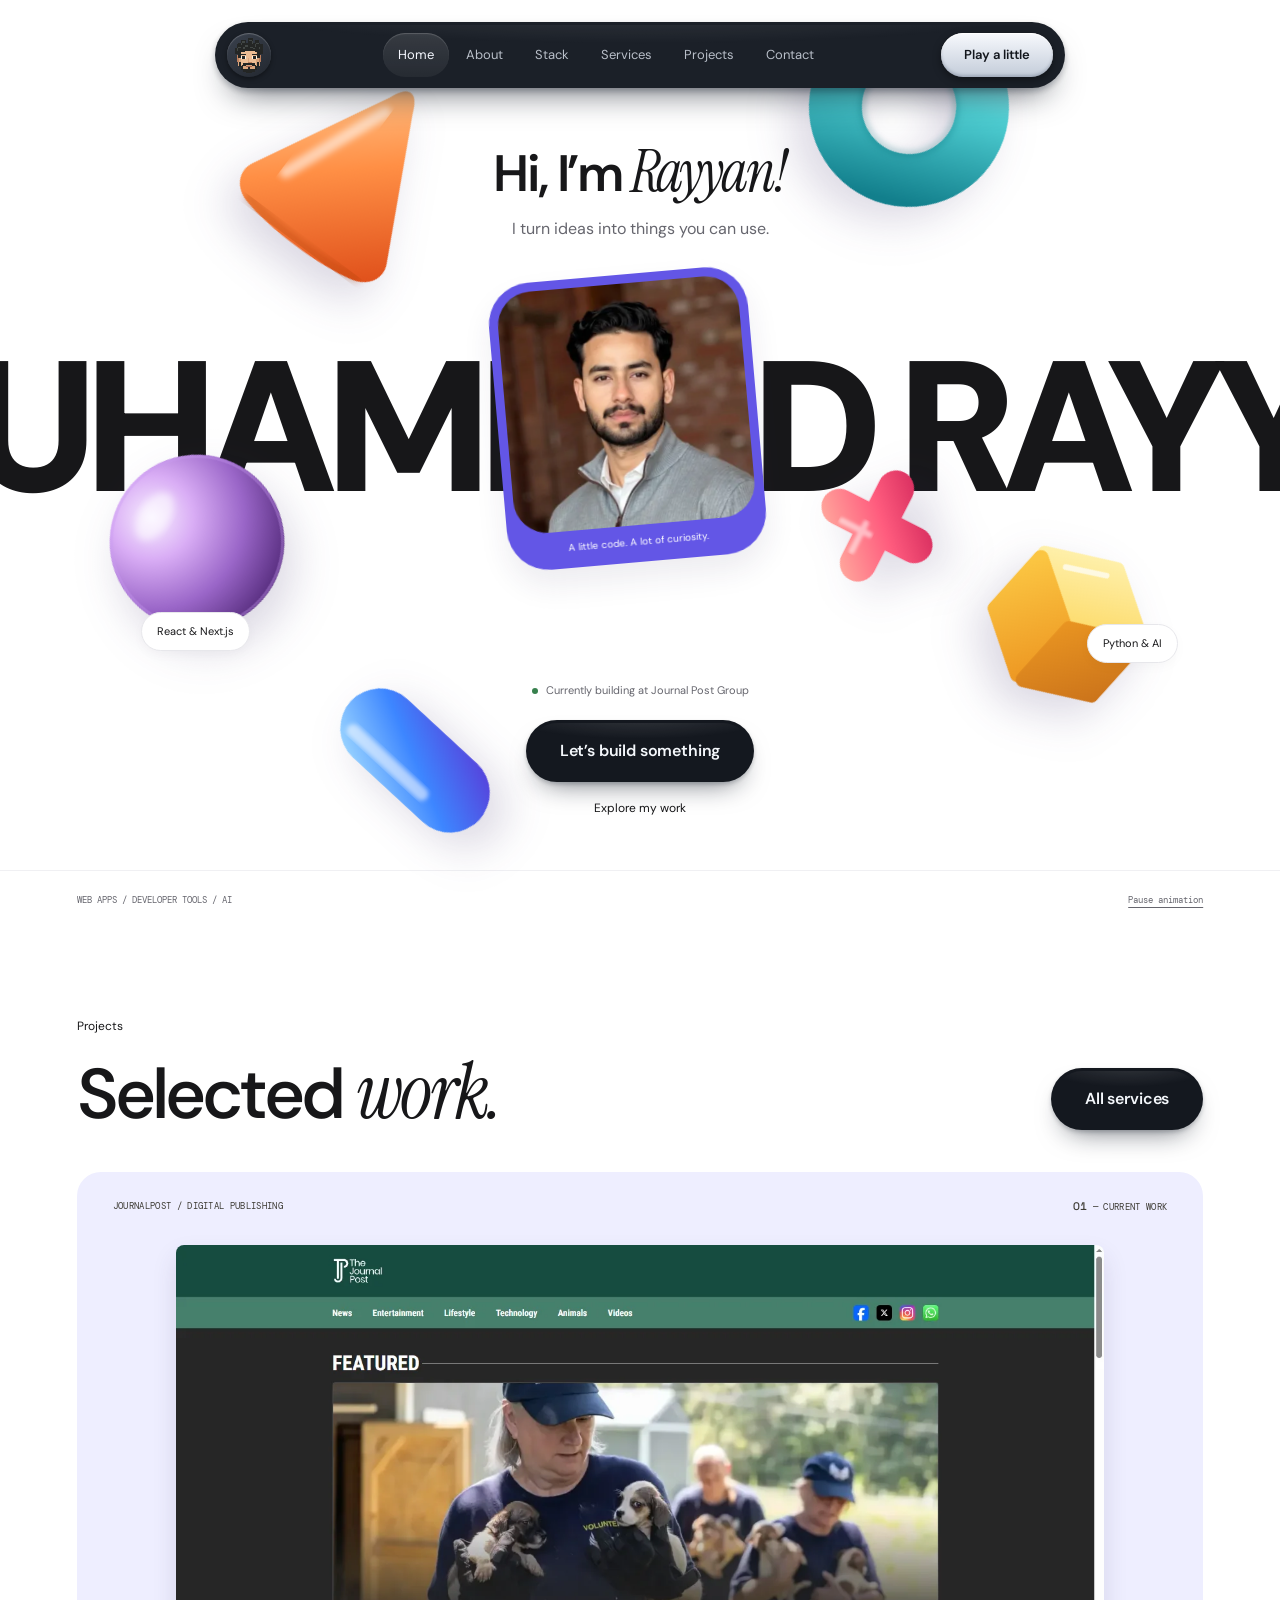
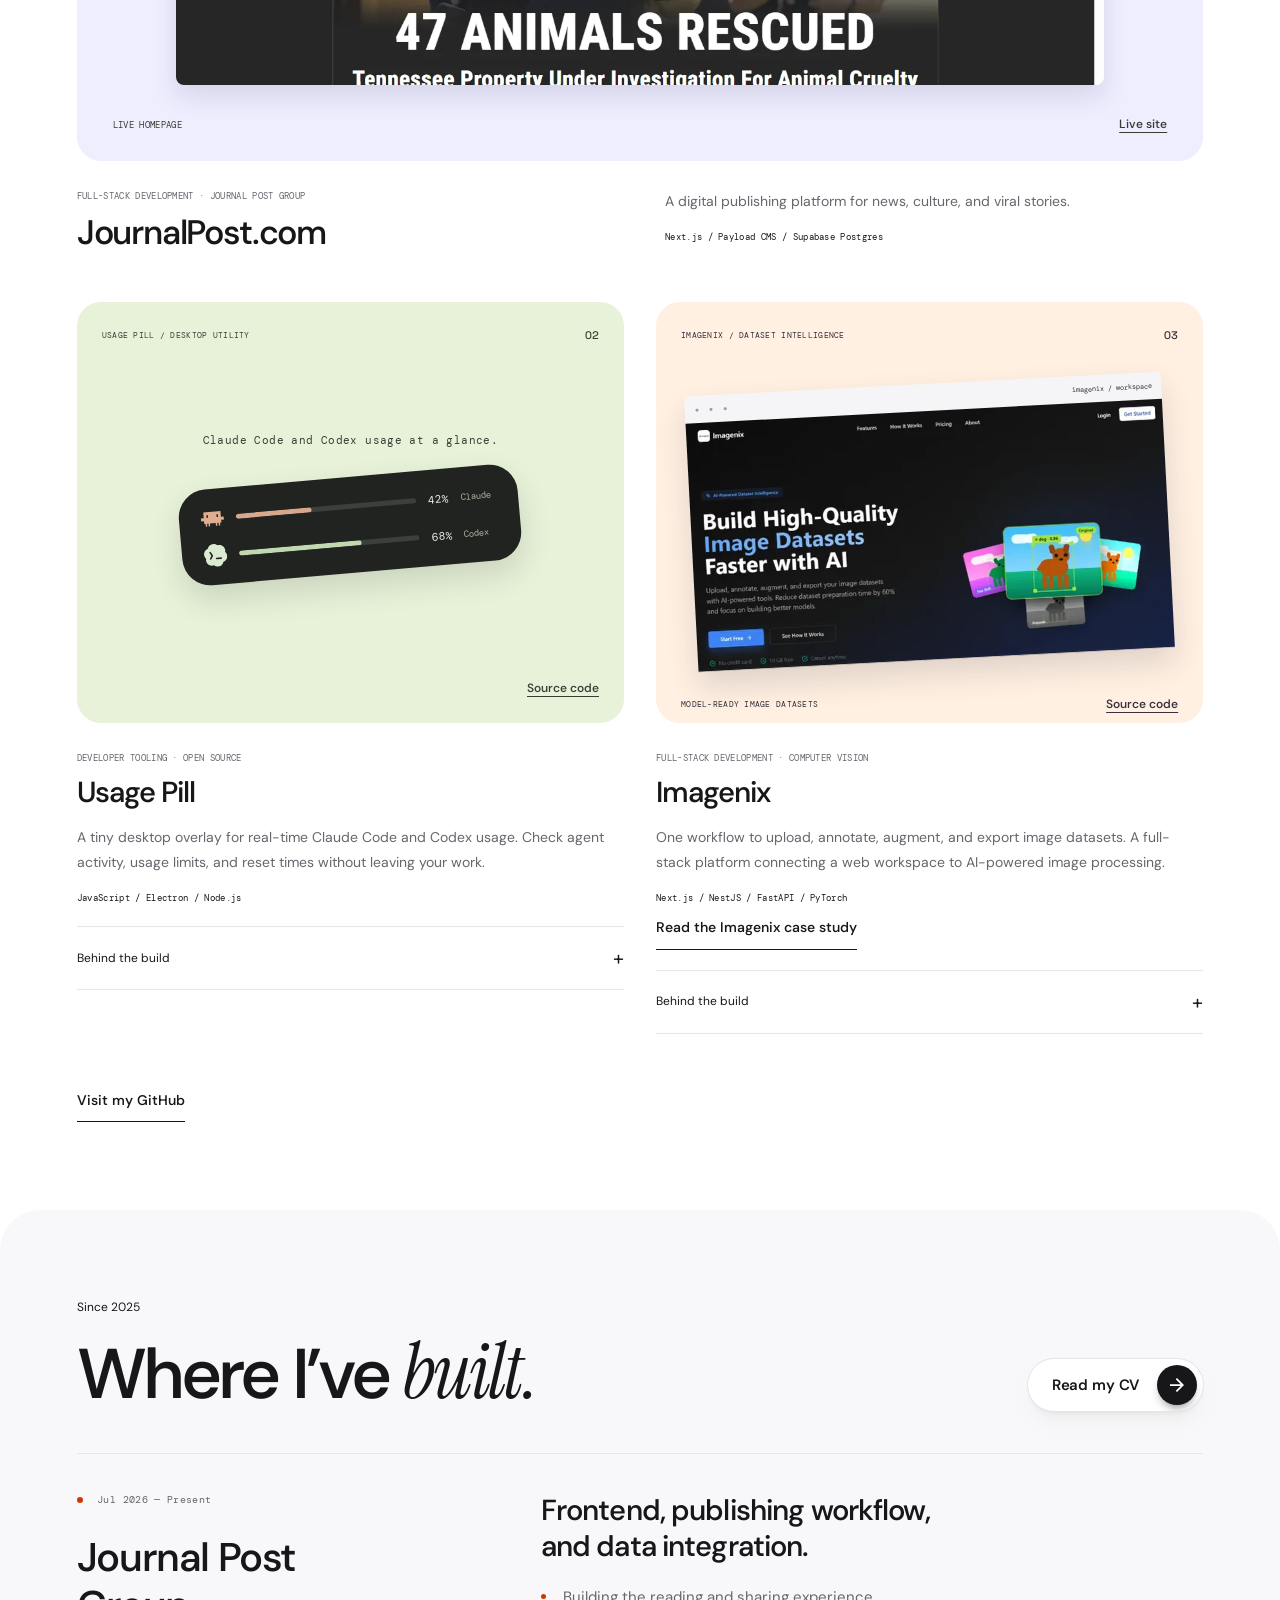
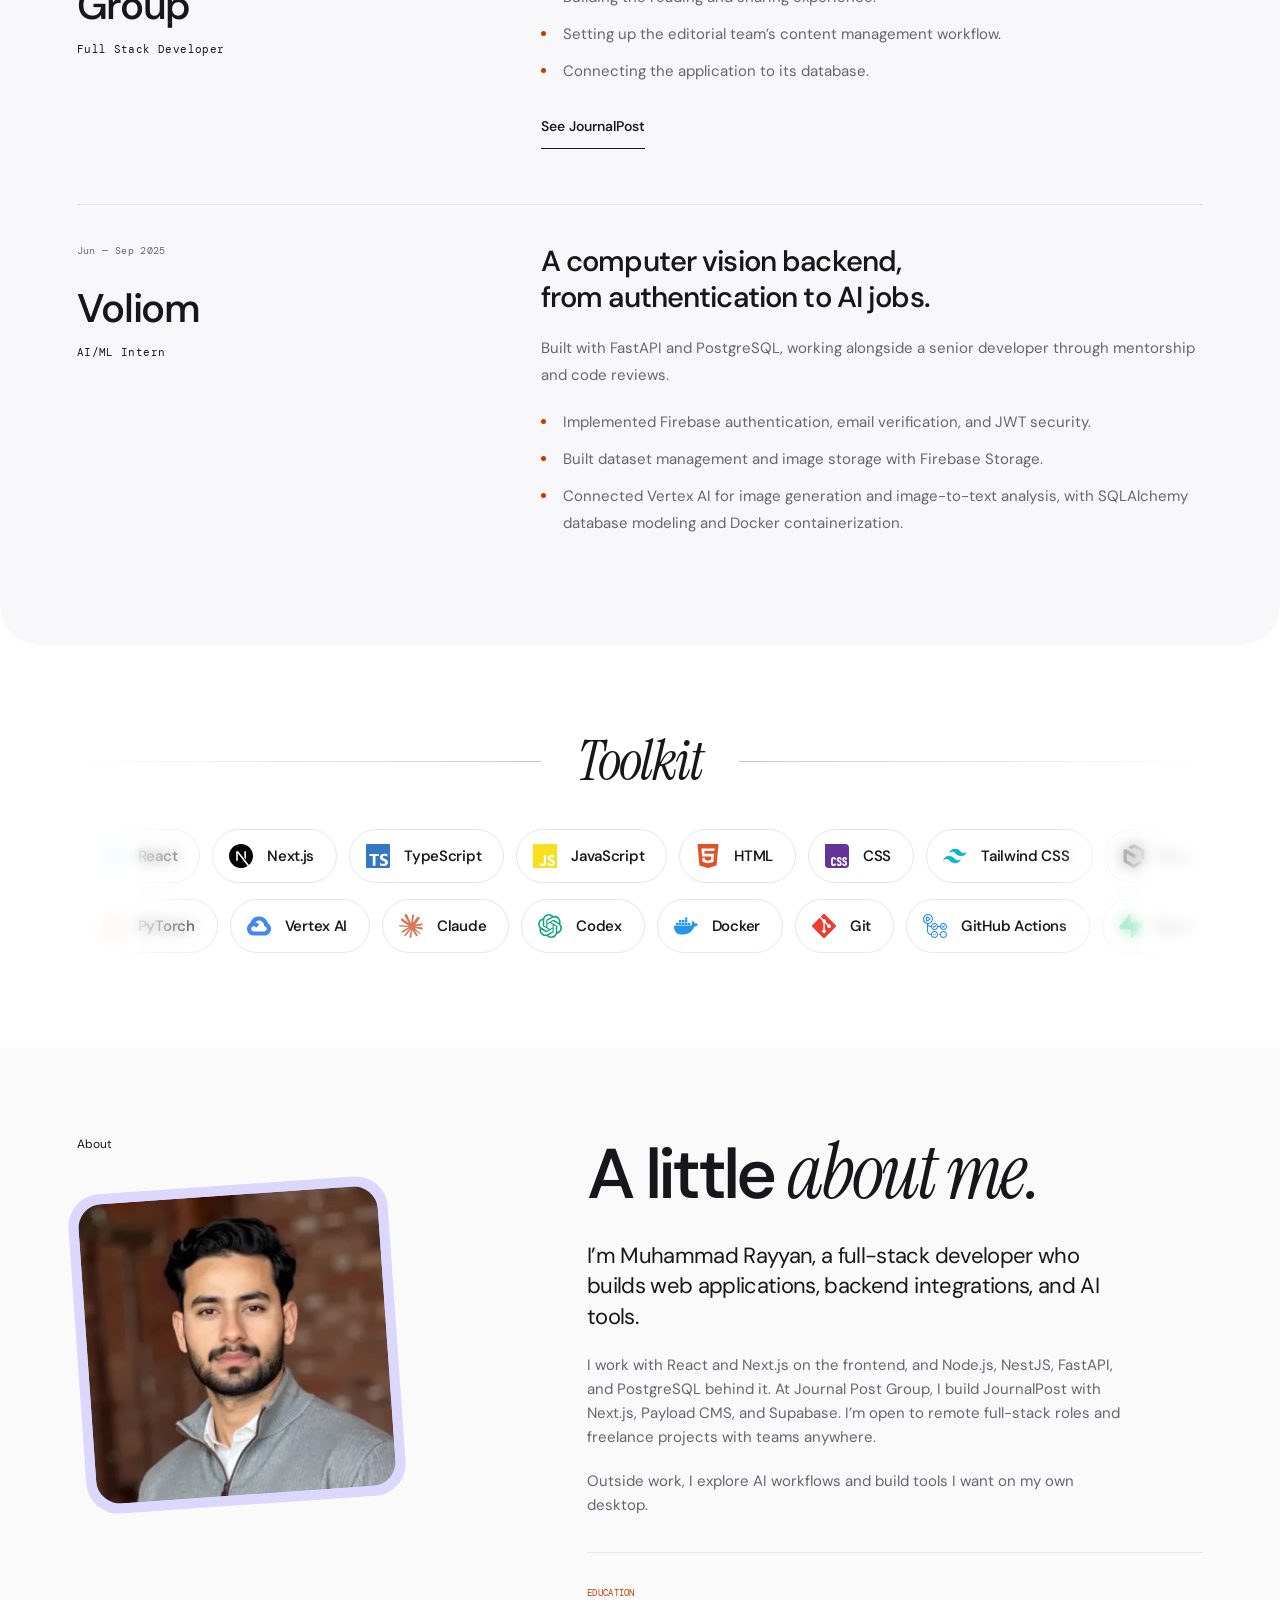
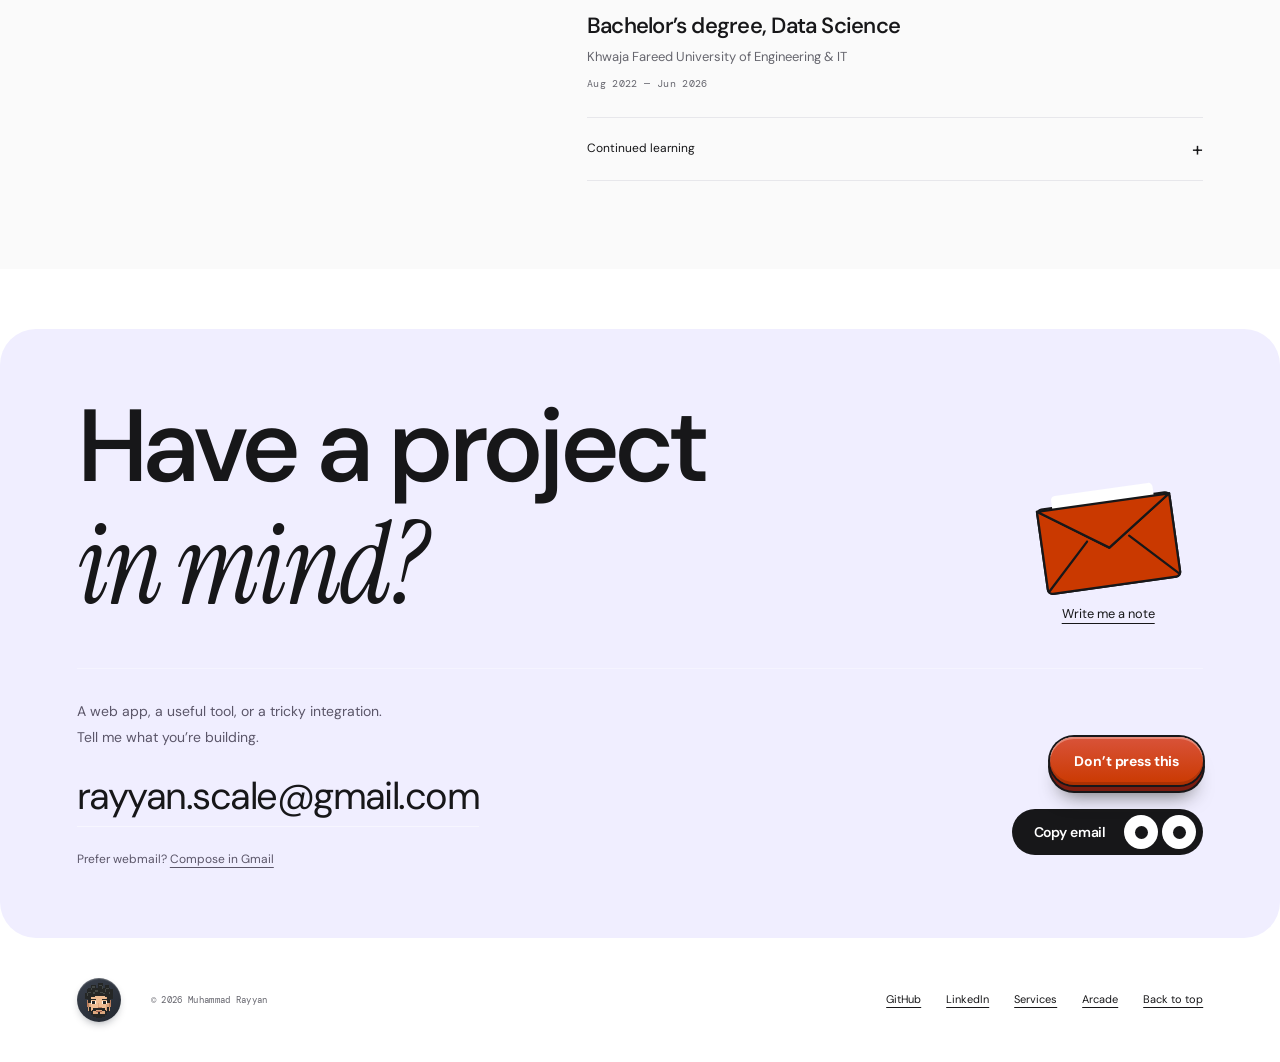
==== index.html @ 9afc2315 "Add 1200x630 share images for home, services and Imagenix Point og:image and twitter:image at dedica" ====
﻿<!doctype html>
<html lang="en">
  <head>
    <meta charset="utf-8" />
    <meta name="viewport" content="width=device-width, initial-scale=1" />
    <meta name="theme-color" content="#ffffff" />
    <meta
      name="description"
      content="Remote full-stack developer building web apps and AI tools with React, Next.js, Node.js, and Python. Available for remote roles and freelance projects worldwide."
    />
    <meta
      property="og:title"
      content="Muhammad Rayyan | Full-Stack Developer, Next.js &amp; AI"
    />
    <meta
      property="og:description"
      content="Remote full-stack developer building web apps and AI tools with React, Next.js, Node.js, and Python. Available for remote roles and freelance projects worldwide."
    />
    <meta property="og:type" content="website" />
    <meta property="og:url" content="https://www.rayyandev.tech/" />
    <meta
      property="og:image"
      content="https://www.rayyandev.tech/assets/og-image.jpg"
    />
    <meta name="robots" content="index, follow, max-image-preview:large" />
    <meta property="og:site_name" content="Muhammad Rayyan" />
    <meta property="og:locale" content="en_US" />
    <meta property="og:image:width" content="1200" />
    <meta property="og:image:height" content="630" />
    <meta property="og:image:type" content="image/jpeg" />
    <meta property="og:image:alt" content="Muhammad Rayyan, remote full-stack developer: React, Next.js, Node.js, Python" />
    <meta name="twitter:card" content="summary_large_image" />
    <meta name="twitter:title" content="Muhammad Rayyan | Full-Stack Developer, Next.js &amp; AI" />
    <meta name="twitter:description" content="Remote full-stack developer building web apps and AI tools with React, Next.js, Node.js, and Python. Available for remote roles and freelance projects worldwide." />
    <meta name="twitter:image" content="https://www.rayyandev.tech/assets/og-image.jpg" />
    <meta name="twitter:image:alt" content="Muhammad Rayyan, remote full-stack developer: React, Next.js, Node.js, Python" />
    <link rel="describedby" href="llms.txt" type="text/plain" />
    <title>Muhammad Rayyan | Full-Stack Developer, Next.js &amp; AI</title>
    <link rel="canonical" href="https://www.rayyandev.tech/" />
    <link rel="sitemap" type="application/xml" href="sitemap.xml" />
    <link id="favicon" rel="icon" href="assets/favicon-avatar.png?v=3" type="image/png" sizes="32x32" />
    <link rel="apple-touch-icon" href="assets/apple-touch-icon.png?v=3" sizes="180x180" />
    <link rel="preload" href="assets/fonts/dm-sans-var.woff2" as="font" type="font/woff2" crossorigin />
    <link rel="preload" href="assets/fonts/instrument-serif-italic.woff2" as="font" type="font/woff2" crossorigin />
    <link rel="preload" href="assets/fonts/dm-mono-400.woff2" as="font" type="font/woff2" crossorigin />
    <link rel="preload" href="assets/fonts/space-grotesk-500.woff2" as="font" type="font/woff2" crossorigin />
    <link rel="stylesheet" href="assets/home.css?v=b9ae7b80" />
    <script src="assets/portfolio.js?v=2" defer></script>
    <script src="assets/motion.js?v=2" defer></script>
    <script src="assets/liquid-metal-button.js?v=4" defer></script>
    <script src="assets/eye-button.js?v=4" defer></script>
    <script src="assets/navbar.js?v=3" defer></script>
    <script src="assets/favicon.js" defer></script>
    <script src="assets/gravity.js?v=2" defer></script>
    <script type="application/ld+json">
{
  "@context": "https://schema.org",
  "@graph": [
    {
      "@type": "WebSite",
      "@id": "https://www.rayyandev.tech/#website",
      "url": "https://www.rayyandev.tech/",
      "name": "Muhammad Rayyan",
      "inLanguage": "en"
    },
    {
      "@type": "ProfilePage",
      "@id": "https://www.rayyandev.tech/#profile",
      "url": "https://www.rayyandev.tech/",
      "name": "Muhammad Rayyan | Full-Stack Developer, Next.js & AI",
      "description": "Remote full-stack developer building web apps and AI tools with React, Next.js, Node.js, and Python. Available for remote roles and freelance projects worldwide.",
      "dateModified": "2026-10-07",
      "isPartOf": {
        "@id": "https://www.rayyandev.tech/#website"
      },
      "mainEntity": {
        "@id": "https://www.rayyandev.tech/#person"
      }
    },
    {
      "@type": "Person",
      "@id": "https://www.rayyandev.tech/#person",
      "name": "Muhammad Rayyan",
      "url": "https://www.rayyandev.tech/",
      "image": "https://www.rayyandev.tech/assets/profile-760.webp?v=2",
      "jobTitle": "Full-Stack Developer",
      "description": "Remote full-stack developer building web apps and AI tools with React, Next.js, Node.js, and Python. Available for remote roles and freelance projects worldwide.",
      "email": "mailto:rayyan.scale@gmail.com",
      "worksFor": {
        "@type": "Organization",
        "name": "Journal Post Group",
        "url": "https://journalpost.com"
      },
      "alumniOf": {
        "@type": "CollegeOrUniversity",
        "name": "Khwaja Fareed University of Engineering & Information Technology"
      },
      "sameAs": [
        "https://github.com/mrayyan911",
        "https://www.linkedin.com/in/muhammadrayyan911/"
      ],
      "knowsAbout": [
        "Full-stack web development",
        "TypeScript",
        "React",
        "Next.js",
        "Node.js",
        "NestJS",
        "Python",
        "FastAPI",
        "PostgreSQL",
        "Supabase",
        "Payload CMS",
        "AI integration",
        "Computer vision"
      ]
    }
  ]
}
    </script>
  </head>
  <body class="cohesion">
    <a class="skip-link" href="#main">Skip to content</a>
    <header class="site-header glass-nav">
      <a class="nav-avatar" href="#home" aria-label="Muhammad Rayyan, home"><img src="assets/favicon.svg" alt="" width="44" height="44" /></a>
      <nav id="site-navigation" aria-label="Main navigation">
        <a href="#home" class="nav-home" aria-current="location">Home</a>
        <a href="#about">About</a>
        <a href="#skills">Stack</a>
        <a href="services/">Services</a>
        <a href="#projects">Projects</a>
        <a href="#contact">Contact</a>
      </nav>
      <a class="nav-arcade" href="arcade/">Play a little</a>
      <button class="nav-toggle" type="button" aria-expanded="false" aria-controls="site-navigation" aria-label="Open navigation" hidden><span></span><span></span></button>
    </header>
    <main id="main">
      <section class="cohesion-hero" id="home" aria-labelledby="hero-title">
        <div class="hero-greeting">
          <h1 id="hero-title">Hi, I&#8217;m <em>Rayyan!</em></h1>
          <p>I turn ideas into things you can use.</p>
        </div>
        <div class="hero-stage">
          <div class="hero-marquee" aria-hidden="true"><div class="marquee-track"><span>MUHAMMAD RAYYAN&nbsp;&nbsp;</span><span>MUHAMMAD RAYYAN&nbsp;&nbsp;</span></div></div>
          <svg class="shape shape-cone" viewBox="0 0 200 200" aria-hidden="true" focusable="false">
            <defs>
              <linearGradient id="g-cone" x1=".1" y1="0" x2=".9" y2="1"><stop offset="0" stop-color="#ffd7a3"/><stop offset=".5" stop-color="#ff8f45"/><stop offset="1" stop-color="#df4f1a"/></linearGradient>
              <filter id="b-cone"><feGaussianBlur stdDeviation="3"/></filter>
            </defs>
            <path d="M100 12c5 0 9 5 13 15l62 122c7 13-1 27-16 31-32 8-88 8-120 0-15-4-23-18-16-31L87 27c4-10 8-15 13-15z" fill="url(#g-cone)"/>
            <path d="M92 40 52 138" stroke="#fff" stroke-opacity=".55" stroke-width="11" stroke-linecap="round" filter="url(#b-cone)"/>
            <path d="M40 176c30 9 90 9 120 0" stroke="#a63a10" stroke-opacity=".28" stroke-width="10" stroke-linecap="round" fill="none" filter="url(#b-cone)"/>
          </svg>
          <svg class="shape shape-orb" viewBox="0 0 200 200" aria-hidden="true" focusable="false">
            <defs>
              <radialGradient id="g-orb" cx=".33" cy=".26" r=".85"><stop offset="0" stop-color="#f8efff"/><stop offset=".28" stop-color="#d9adf5"/><stop offset=".62" stop-color="#9a66c8"/><stop offset="1" stop-color="#4a2270"/></radialGradient>
              <filter id="b-orb"><feGaussianBlur stdDeviation="4"/></filter>
            </defs>
            <circle cx="100" cy="100" r="92" fill="url(#g-orb)"/>
            <ellipse cx="72" cy="56" rx="28" ry="16" transform="rotate(-32 72 56)" fill="#fff" fill-opacity=".55" filter="url(#b-orb)"/>
            <circle cx="100" cy="100" r="90" fill="none" stroke="#c99cf0" stroke-opacity=".35" stroke-width="3"/>
          </svg>
          <svg class="shape shape-capsule" viewBox="0 0 200 200" aria-hidden="true" focusable="false">
            <defs>
              <linearGradient id="g-cap" x1="0" y1="0" x2="1" y2="1"><stop offset="0" stop-color="#a8e0ff"/><stop offset=".5" stop-color="#3d86ff"/><stop offset="1" stop-color="#5a38d6"/></linearGradient>
              <filter id="b-cap"><feGaussianBlur stdDeviation="2.5"/></filter>
            </defs>
            <rect x="58" y="8" width="84" height="184" rx="42" fill="url(#g-cap)"/>
            <rect x="72" y="24" width="14" height="112" rx="7" fill="#fff" fill-opacity=".55" filter="url(#b-cap)"/>
          </svg>
          <svg class="shape shape-donut" viewBox="0 0 200 200" aria-hidden="true" focusable="false">
            <defs>
              <linearGradient id="g-donut" x1=".1" y1="0" x2=".9" y2="1"><stop offset="0" stop-color="#c6fbff"/><stop offset=".45" stop-color="#4fcfd3"/><stop offset="1" stop-color="#127f8c"/></linearGradient>
              <filter id="b-donut"><feGaussianBlur stdDeviation="3"/></filter>
            </defs>
            <circle cx="100" cy="100" r="64" fill="none" stroke="url(#g-donut)" stroke-width="46"/>
            <circle cx="100" cy="100" r="41" fill="none" stroke="#0b6470" stroke-opacity=".28" stroke-width="5" filter="url(#b-donut)"/>
            <path d="M52 78a56 56 0 0 1 44-34" fill="none" stroke="#fff" stroke-opacity=".7" stroke-width="9" stroke-linecap="round" filter="url(#b-donut)"/>
          </svg>
          <svg class="shape shape-cube" viewBox="0 0 200 200" aria-hidden="true" focusable="false">
            <defs>
              <linearGradient id="g-cube-t" x1="0" y1="0" x2="1" y2="1"><stop offset="0" stop-color="#fff6bd"/><stop offset="1" stop-color="#fcd456"/></linearGradient>
              <linearGradient id="g-cube-l" x1="0" y1="0" x2="1" y2="1"><stop offset="0" stop-color="#fbc542"/><stop offset="1" stop-color="#ee9a24"/></linearGradient>
              <linearGradient id="g-cube-r" x1="0" y1="0" x2="1" y2="1"><stop offset="0" stop-color="#ec9822"/><stop offset="1" stop-color="#c8701a"/></linearGradient>
            </defs>
            <g stroke-width="16" stroke-linejoin="round">
              <polygon points="100,26 168,64 100,102 32,64" fill="url(#g-cube-t)" stroke="url(#g-cube-t)"/>
              <polygon points="32,70 96,106 96,178 32,142" fill="url(#g-cube-l)" stroke="url(#g-cube-l)"/>
              <polygon points="168,70 104,106 104,178 168,142" fill="url(#g-cube-r)" stroke="url(#g-cube-r)"/>
            </g>
            <path d="M58 60 96 38" stroke="#fff" stroke-opacity=".7" stroke-width="6" stroke-linecap="round"/>
          </svg>
          <svg class="shape shape-plus" viewBox="0 0 200 200" aria-hidden="true" focusable="false">
            <defs>
              <linearGradient id="g-plus" x1="0" y1="0" x2="1" y2="1"><stop offset="0" stop-color="#ffb3a1"/><stop offset=".55" stop-color="#ff5c7e"/><stop offset="1" stop-color="#d1265a"/></linearGradient>
              <filter id="b-plus"><feGaussianBlur stdDeviation="2.5"/></filter>
            </defs>
            <path d="M100 40v120M40 100h120" stroke="url(#g-plus)" stroke-width="52" stroke-linecap="round"/>
            <path d="M84 52v44M52 84h44" stroke="#fff" stroke-opacity=".5" stroke-width="9" stroke-linecap="round" filter="url(#b-plus)"/>
          </svg>
          <figure class="hero-portrait">
            <img src="assets/profile-380.webp?v=2" srcset="assets/profile-380.webp?v=2 380w, assets/profile-760.webp?v=2 760w" sizes="(max-width: 600px) 210px, 280px" alt="Muhammad Rayyan" width="380" height="380" fetchpriority="high" />
            <figcaption> A little code. A lot of curiosity.</figcaption>
          </figure>
          <span class="hero-sticker sticker-left">React &amp; Next.js</span>
          <span class="hero-sticker sticker-right">Python &amp; AI</span>
        </div>
        <div class="hero-invitation">
          <p><span class="status-dot" aria-hidden="true"></span>Currently building at Journal Post Group</p>
          <a class="liquid-button" href="#contact">Let&#8217;s build something</a>
          <a class="hero-work-link" href="#projects">Explore my work</a>
        </div>
        <div class="hero-footnote"><span>WEB APPS / DEVELOPER TOOLS / AI</span><button class="motion-toggle" type="button" aria-pressed="false" hidden>Pause animation</button></div>
      </section>

      <section
        class="work-section wrap section-space"
        id="projects"
        aria-labelledby="work-title"
      >
        <div class="section-heading heading-with-action">
          <div>
            <p class="eyebrow mono">
              <span class="accent index-number">01 /</span> Projects
            </p>
            <h2 id="work-title">Selected <em>work.</em></h2>
          </div>
          <a class="liquid-button" href="services/">All services</a>
        </div>
        <article class="project project-featured">
          <a
            class="project-visual journal-visual"
            href="https://journalpost.com"
            target="_blank"
            rel="noopener noreferrer"
            aria-label="Visit JournalPost.com, opens in a new tab"
          >
            <div class="visual-topline mono">
              <span>JournalPost / Digital publishing</span
              ><span><span class="index-number">01</span> — Current work</span>
            </div>
            <img class="journal-screenshot" src="assets/journalpost-home.webp" srcset="assets/journalpost-home-560.webp 560w, assets/journalpost-home-720.webp 720w, assets/journalpost-home.webp 1440w" sizes="(max-width: 700px) 92vw, 760px"
              alt="JournalPost homepage with category navigation and a featured news story"
              width="1440" height="770" loading="lazy" decoding="async" />
            <div class="visual-bottomline mono">
              <span>Live homepage</span
              ><span class="visual-action">Live site</span>
            </div>
          </a>
          <div class="project-info">
            <div>
              <p class="project-type mono">
                Full-stack development · Journal Post Group
              </p>
              <h3>
                <a
                  href="https://journalpost.com"
                  target="_blank"
                  rel="noopener noreferrer"
                  >JournalPost.com</a
                >
              </h3>
            </div>
            <div>
              <p>
                A digital publishing platform for news, culture, and viral stories.
              </p>
              <p class="stack mono">
                Next.js / Payload CMS / Supabase Postgres
              </p>
            </div>
          </div>
        </article>
        <div class="project-pair">
          <article class="project">
            <a
              class="project-visual usage-visual"
              href="https://github.com/mrayyan911/usage-pill"
              target="_blank"
              rel="noopener noreferrer"
              aria-label="Explore Usage Pill on GitHub, opens in a new tab"
              ><div class="visual-topline mono">
                <span>Usage Pill / Desktop utility</span><span class="index-number">02</span>
              </div>
              <div class="usage-art" aria-hidden="true">
                <span class="usage-caption mono"
                  >Claude Code and Codex usage at a glance.</span
                >
                <div class="usage-demo">
                  <div class="usage-row">
                    <!-- Icon geometry matches usage-pill/src/renderer/icons.js. -->
                    <svg class="agent-icon claude-icon" viewBox="0 0 24 24" width="23" height="23" aria-hidden="true" focusable="false">
                      <path fill="currentColor" fill-rule="evenodd" d="M20.998 10.949H24v3.102h-3v3.028h-1.487V20H18v-2.921h-1.487V20H15v-2.921H9V20H7.488v-2.921H6V20H4.487v-2.921H3V14.05H0V10.95h3V5h17.998v5.949zM6 10.949h1.488V8.102H6v2.847zm10.51 0H18V8.102h-1.49v2.847z" />
                    </svg>
                    <span class="usage-track"
                      ><span style="width: 42%"></span></span
                    ><span class="usage-value">42%</span
                    ><span class="agent-name">Claude</span>
                  </div>
                  <div class="usage-row">
                    <svg class="agent-icon codex-icon" viewBox="0 0 24 24" width="23" height="23" aria-hidden="true" focusable="false">
                      <path fill="currentColor" fill-rule="evenodd" d="M8.086.457a6.105 6.105 0 013.046-.415c1.333.153 2.521.72 3.564 1.7a.117.117 0 00.107.029c1.408-.346 2.762-.224 4.061.366l.063.03.154.076c1.357.703 2.33 1.77 2.918 3.198.278.679.418 1.388.421 2.126a5.655 5.655 0 01-.18 1.631.167.167 0 00.04.155 5.982 5.982 0 011.578 2.891c.385 1.901-.01 3.615-1.183 5.14l-.182.22a6.063 6.063 0 01-2.934 1.851.162.162 0 00-.108.102c-.255.736-.511 1.364-.987 1.992-1.199 1.582-2.962 2.462-4.948 2.451-1.583-.008-2.986-.587-4.21-1.736a.145.145 0 00-.14-.032c-.518.167-1.04.191-1.604.185a5.924 5.924 0 01-2.595-.622 6.058 6.058 0 01-2.146-1.781c-.203-.269-.404-.522-.551-.821a7.74 7.74 0 01-.495-1.283 6.11 6.11 0 01-.017-3.064.166.166 0 00.008-.074.115.115 0 00-.037-.064 5.958 5.958 0 01-1.38-2.202 5.196 5.196 0 01-.333-1.589 6.915 6.915 0 01.188-2.132c.45-1.484 1.309-2.648 2.577-3.493.282-.188.55-.334.802-.438.286-.12.573-.22.861-.304a.129.129 0 00.087-.087A6.016 6.016 0 015.635 2.31C6.315 1.464 7.132.846 8.086.457zm-.804 7.85a.848.848 0 00-1.473.842l1.694 2.965-1.688 2.848a.849.849 0 001.46.864l1.94-3.272a.849.849 0 00.007-.854l-1.94-3.393zm5.446 6.24a.849.849 0 000 1.695h4.848a.849.849 0 000-1.696h-4.848z" />
                    </svg>
                    <span class="usage-track"
                      ><span style="width: 68%"></span></span
                    ><span class="usage-value">68%</span
                    ><span class="agent-name">Codex</span>
                  </div>
                </div>
              </div>
              <div class="visual-bottomline mono">
                <span class="visual-action">Source code</span>
              </div></a
            >
            <div class="project-info">
              <div>
                <p class="project-type mono">Developer tooling · Open source</p>
                <h3>
                  <a
                    href="https://github.com/mrayyan911/usage-pill"
                    target="_blank"
                    rel="noopener noreferrer"
                    >Usage Pill</a
                  >
                </h3>
              </div>
              <div>
                <p>
                  A tiny desktop overlay for real-time Claude Code and Codex
                  usage. Check agent activity, usage limits, and reset times
                  without leaving your work.
                </p>
                <p class="stack mono">JavaScript / Electron / Node.js</p>
              </div>
            </div>
            <details class="project-details">
              <summary>
                Behind the build <span aria-hidden="true">+</span>
              </summary>
              <div class="detail-content">
                <p>
                  An always-on-top overlay that expands for details and
                  remembers its position across displays. It supports
                  simultaneous agents, approval indicators, and keyboard access
                  from the system tray.
                </p>
                <p>
                  The automatic session monitor currently supports native
                  Windows. The app runs from source; a packaged installer is not
                  yet available. The cover shows illustrative usage values.
                </p>
                <a
                  class="text-link"
                  href="https://github.com/mrayyan911/usage-pill"
                  target="_blank"
                  rel="noopener noreferrer"
                  >Read the source on GitHub</a
                >
              </div>
            </details>
          </article>
          <article class="project project-offset">
            <a
              class="project-visual imagenix-visual"
              href="https://github.com/mrayyan911/Imagenix"
              target="_blank"
              rel="noopener noreferrer"
              aria-label="Explore Imagenix on GitHub, opens in a new tab"
              ><div class="visual-topline mono">
                <span>Imagenix / Dataset intelligence</span><span class="index-number">03</span>
              </div>
              <div class="browser-frame">
                <div class="browser-bar" aria-hidden="true">
                  <span>● ● ●</span><span>imagenix / workspace</span
                  >
                </div>
                <img
                  src="assets/Imagenix.webp"
                  srcset="assets/Imagenix-640.webp 640w, assets/Imagenix.webp 1027w"
                  sizes="(max-width: 700px) 92vw, 520px"
                  alt="Imagenix homepage introducing tools for building image datasets"
                  width="1027"
                  height="535"
                  loading="lazy"
                decoding="async"
                />
              </div>
              <div class="visual-bottomline mono">
                <span>Model-ready image datasets</span
                ><span class="visual-action">Source code</span>
              </div></a
            >
            <div class="project-info">
              <div>
                <p class="project-type mono">
                  Full-stack development · Computer vision
                </p>
                <h3>
                  <a
                    href="https://github.com/mrayyan911/Imagenix"
                    target="_blank"
                    rel="noopener noreferrer"
                    >Imagenix</a
                  >
                </h3>
              </div>
              <div>
                <p>
                  One workflow to upload, annotate, augment, and export image
                  datasets. A full-stack platform connecting a web workspace to
                  AI-powered image processing.
                </p>
                <p class="stack mono">Next.js / NestJS / FastAPI / PyTorch</p>
                <a class="text-link" href="projects/imagenix/">Read the Imagenix case study</a>
              </div>
            </div>
            <details class="project-details">
              <summary>
                Behind the build <span aria-hidden="true">+</span>
              </summary>
              <div class="detail-content">
                <p>
                  Grounding DINO handles auto-annotation, with Stable Diffusion
                  and ControlNet for generative augmentation. Export formats
                  include COCO, YOLO, and Pascal VOC.
                </p>
                <p>
                  The monorepo connects a Next.js frontend, NestJS API, and
                  FastAPI ML service. PostgreSQL, Redis, BullMQ, and MinIO
                  support data, jobs, and storage.
                </p>
                <a
                  class="text-link"
                  href="https://github.com/mrayyan911/Imagenix"
                  target="_blank"
                  rel="noopener noreferrer"
                  >Read the source on GitHub</a
                >
              </div>
            </details>
          </article>
        </div>
        <a
          class="text-link more-work"
          href="https://github.com/mrayyan911"
          target="_blank"
          rel="noopener noreferrer"
          >Visit my GitHub</a
        >
      </section>

      <section
        class="experience-section section-space"
        id="experience"
        aria-labelledby="experience-title"
      >
        <div class="wrap">
          <div class="section-heading">
            <div>
              <p class="eyebrow mono">
                <span class="accent index-number">02 /</span> Since 2025
              </p>
              <h2 id="experience-title">Where I&#8217;ve <em>built.</em></h2>
            </div>
            <a
              class="cta-button"
              href="MuhammadRayyan-Resume.pdf"
              target="_blank"
              rel="noopener noreferrer"
              ><span class="cta-label">Read my CV</span
              ><span class="cta-chip" aria-hidden="true"
                ><svg viewBox="0 0 14 14" width="14" height="14"><path d="M10.65 7.88H0V6.13h10.65l-4.9-4.9L7 0l7 7-7 7-1.25-1.22z" fill="currentColor"/></svg></span
            ></a>
          </div>
          <article class="experience-row">
            <div class="experience-meta">
              <p class="mono">
                <span class="status-dot" aria-hidden="true"></span> Jul 2026 —
                Present
              </p>
              <h3>Journal Post<br />Group</h3>
              <p class="mono">Full Stack Developer</p>
            </div>
            <div class="experience-copy">
              <h4>Frontend, publishing workflow,<br />and data integration.</h4>
              <ul>
                <li>Building the reading and sharing experience.</li>
                <li>
                  Setting up the editorial team’s content management workflow.
                </li>
                <li>
                  Connecting the application to its database.
                </li>
              </ul>
              <a
                class="text-link"
                href="https://journalpost.com"
                target="_blank"
                rel="noopener noreferrer"
                >See JournalPost</a
              >
            </div>
          </article>
          <article class="experience-row">
            <div class="experience-meta">
              <p class="mono">Jun — Sep 2025</p>
              <h3>Voliom</h3>
              <p class="mono">AI/ML Intern</p>
            </div>
            <div class="experience-copy">
              <h4>
                A computer vision backend,<br />from authentication to AI jobs.
              </h4>
              <p>
                Built with FastAPI and PostgreSQL, working alongside a senior
                developer through mentorship and code reviews.
              </p>
              <ul>
                <li>
                  Implemented Firebase authentication, email verification, and
                  JWT security.
                </li>
                <li>
                  Built dataset management and image storage with Firebase
                  Storage.
                </li>
                <li>
                  Connected Vertex AI for image generation and image-to-text
                  analysis, with SQLAlchemy database modeling and Docker
                  containerization.
                </li>
              </ul>
            </div>
          </article>
        </div>
      </section>

      <section
        class="skills-section wrap section-space"
        id="skills"
        aria-labelledby="skills-title"
      >
        <h2 class="toolkit-title" id="skills-title"><span>Toolkit</span></h2>
        <div class="logo-carousel" role="group" aria-label="Tools and technologies I work with">
          <div class="logo-row ">
            <div class="logo-track">
              <ul class="logo-list"><li class="logo-chip"><span class="logo-mark" style="--icon:url(/assets/logos/react.svg);--brand:#61DAFB" aria-hidden="true"></span><span>React</span></li><li class="logo-chip"><span class="logo-mark" style="--icon:url(/assets/logos/nextdotjs.svg);--brand:#000000" aria-hidden="true"></span><span>Next.js</span></li><li class="logo-chip"><span class="logo-mark" style="--icon:url(/assets/logos/typescript.svg);--brand:#3178C6" aria-hidden="true"></span><span>TypeScript</span></li><li class="logo-chip"><span class="logo-mark" style="--icon:url(/assets/logos/javascript.svg);--brand:#F7DF1E" aria-hidden="true"></span><span>JavaScript</span></li><li class="logo-chip"><span class="logo-mark" style="--icon:url(/assets/logos/html5.svg);--brand:#E34F26" aria-hidden="true"></span><span>HTML</span></li><li class="logo-chip"><span class="logo-mark" style="--icon:url(/assets/logos/css.svg);--brand:#663399" aria-hidden="true"></span><span>CSS</span></li><li class="logo-chip"><span class="logo-mark" style="--icon:url(/assets/logos/tailwindcss.svg);--brand:#06B6D4" aria-hidden="true"></span><span>Tailwind CSS</span></li><li class="logo-chip"><span class="logo-mark" style="--icon:url(/assets/logos/payloadcms.svg);--brand:#000000" aria-hidden="true"></span><span>Payload CMS</span></li><li class="logo-chip"><span class="logo-mark" style="--icon:url(/assets/logos/nodedotjs.svg);--brand:#5FA04E" aria-hidden="true"></span><span>Node.js</span></li><li class="logo-chip"><span class="logo-mark" style="--icon:url(/assets/logos/nestjs.svg);--brand:#E0234E" aria-hidden="true"></span><span>NestJS</span></li><li class="logo-chip"><span class="logo-mark" style="--icon:url(/assets/logos/python.svg);--brand:#3776AB" aria-hidden="true"></span><span>Python</span></li><li class="logo-chip"><span class="logo-mark" style="--icon:url(/assets/logos/fastapi.svg);--brand:#009688" aria-hidden="true"></span><span>FastAPI</span></li><li class="logo-chip"><span class="logo-mark" style="--icon:url(/assets/logos/django.svg);--brand:#092E20" aria-hidden="true"></span><span>Django</span></li><li class="logo-chip"><span class="logo-mark" style="--icon:url(/assets/logos/postgresql.svg);--brand:#4169E1" aria-hidden="true"></span><span>PostgreSQL</span></li><li class="logo-chip"><span class="logo-mark" style="--icon:url(/assets/logos/mongodb.svg);--brand:#47A248" aria-hidden="true"></span><span>MongoDB</span></li><li class="logo-chip"><span class="logo-mark" style="--icon:url(/assets/logos/redis.svg);--brand:#FF4438" aria-hidden="true"></span><span>Redis</span></li><li class="logo-chip"><span class="logo-mark" style="--icon:url(/assets/logos/prisma.svg);--brand:#2D3748" aria-hidden="true"></span><span>Prisma</span></li><li class="logo-chip"><span class="logo-mark" style="--icon:url(/assets/logos/sqlalchemy.svg);--brand:#D71F00" aria-hidden="true"></span><span>SQLAlchemy</span></li></ul>
              <ul class="logo-list" aria-hidden="true"><li class="logo-chip"><span class="logo-mark" style="--icon:url(/assets/logos/react.svg);--brand:#61DAFB" aria-hidden="true"></span><span>React</span></li><li class="logo-chip"><span class="logo-mark" style="--icon:url(/assets/logos/nextdotjs.svg);--brand:#000000" aria-hidden="true"></span><span>Next.js</span></li><li class="logo-chip"><span class="logo-mark" style="--icon:url(/assets/logos/typescript.svg);--brand:#3178C6" aria-hidden="true"></span><span>TypeScript</span></li><li class="logo-chip"><span class="logo-mark" style="--icon:url(/assets/logos/javascript.svg);--brand:#F7DF1E" aria-hidden="true"></span><span>JavaScript</span></li><li class="logo-chip"><span class="logo-mark" style="--icon:url(/assets/logos/html5.svg);--brand:#E34F26" aria-hidden="true"></span><span>HTML</span></li><li class="logo-chip"><span class="logo-mark" style="--icon:url(/assets/logos/css.svg);--brand:#663399" aria-hidden="true"></span><span>CSS</span></li><li class="logo-chip"><span class="logo-mark" style="--icon:url(/assets/logos/tailwindcss.svg);--brand:#06B6D4" aria-hidden="true"></span><span>Tailwind CSS</span></li><li class="logo-chip"><span class="logo-mark" style="--icon:url(/assets/logos/payloadcms.svg);--brand:#000000" aria-hidden="true"></span><span>Payload CMS</span></li><li class="logo-chip"><span class="logo-mark" style="--icon:url(/assets/logos/nodedotjs.svg);--brand:#5FA04E" aria-hidden="true"></span><span>Node.js</span></li><li class="logo-chip"><span class="logo-mark" style="--icon:url(/assets/logos/nestjs.svg);--brand:#E0234E" aria-hidden="true"></span><span>NestJS</span></li><li class="logo-chip"><span class="logo-mark" style="--icon:url(/assets/logos/python.svg);--brand:#3776AB" aria-hidden="true"></span><span>Python</span></li><li class="logo-chip"><span class="logo-mark" style="--icon:url(/assets/logos/fastapi.svg);--brand:#009688" aria-hidden="true"></span><span>FastAPI</span></li><li class="logo-chip"><span class="logo-mark" style="--icon:url(/assets/logos/django.svg);--brand:#092E20" aria-hidden="true"></span><span>Django</span></li><li class="logo-chip"><span class="logo-mark" style="--icon:url(/assets/logos/postgresql.svg);--brand:#4169E1" aria-hidden="true"></span><span>PostgreSQL</span></li><li class="logo-chip"><span class="logo-mark" style="--icon:url(/assets/logos/mongodb.svg);--brand:#47A248" aria-hidden="true"></span><span>MongoDB</span></li><li class="logo-chip"><span class="logo-mark" style="--icon:url(/assets/logos/redis.svg);--brand:#FF4438" aria-hidden="true"></span><span>Redis</span></li><li class="logo-chip"><span class="logo-mark" style="--icon:url(/assets/logos/prisma.svg);--brand:#2D3748" aria-hidden="true"></span><span>Prisma</span></li><li class="logo-chip"><span class="logo-mark" style="--icon:url(/assets/logos/sqlalchemy.svg);--brand:#D71F00" aria-hidden="true"></span><span>SQLAlchemy</span></li></ul>
            </div>
          </div>
          <div class="logo-row logo-row-reverse">
            <div class="logo-track">
              <ul class="logo-list"><li class="logo-chip"><span class="logo-mark" style="--icon:url(/assets/logos/pytorch.svg);--brand:#EE4C2C" aria-hidden="true"></span><span>PyTorch</span></li><li class="logo-chip"><span class="logo-mark" style="--icon:url(/assets/logos/googlecloud.svg);--brand:#4285F4" aria-hidden="true"></span><span>Vertex AI</span></li><li class="logo-chip"><span class="logo-mark" style="--icon:url(/assets/logos/claude.svg);--brand:#D97757" aria-hidden="true"></span><span>Claude</span></li><li class="logo-chip"><span class="logo-mark" style="--icon:url(/assets/logos/openai.svg);--brand:#10A37F" aria-hidden="true"></span><span>Codex</span></li><li class="logo-chip"><span class="logo-mark" style="--icon:url(/assets/logos/docker.svg);--brand:#2496ED" aria-hidden="true"></span><span>Docker</span></li><li class="logo-chip"><span class="logo-mark" style="--icon:url(/assets/logos/git.svg);--brand:#F03C2E" aria-hidden="true"></span><span>Git</span></li><li class="logo-chip"><span class="logo-mark" style="--icon:url(/assets/logos/githubactions.svg);--brand:#2088FF" aria-hidden="true"></span><span>GitHub Actions</span></li><li class="logo-chip"><span class="logo-mark" style="--icon:url(/assets/logos/supabase.svg);--brand:#3FCF8E" aria-hidden="true"></span><span>Supabase</span></li><li class="logo-chip"><span class="logo-mark" style="--icon:url(/assets/logos/firebase.svg);--brand:#DD2C00" aria-hidden="true"></span><span>Firebase</span></li><li class="logo-chip"><span class="logo-mark" style="--icon:url(/assets/logos/vercel.svg);--brand:#000000" aria-hidden="true"></span><span>Vercel</span></li><li class="logo-chip"><span class="logo-mark" style="--icon:url(/assets/logos/railway.svg);--brand:#0B0D0E" aria-hidden="true"></span><span>Railway</span></li><li class="logo-chip"><span class="logo-mark" style="--icon:url(/assets/logos/render.svg);--brand:#000000" aria-hidden="true"></span><span>Render</span></li><li class="logo-chip"><span class="logo-mark" style="--icon:url(/assets/logos/electron.svg);--brand:#47848F" aria-hidden="true"></span><span>Electron</span></li></ul>
              <ul class="logo-list" aria-hidden="true"><li class="logo-chip"><span class="logo-mark" style="--icon:url(/assets/logos/pytorch.svg);--brand:#EE4C2C" aria-hidden="true"></span><span>PyTorch</span></li><li class="logo-chip"><span class="logo-mark" style="--icon:url(/assets/logos/googlecloud.svg);--brand:#4285F4" aria-hidden="true"></span><span>Vertex AI</span></li><li class="logo-chip"><span class="logo-mark" style="--icon:url(/assets/logos/claude.svg);--brand:#D97757" aria-hidden="true"></span><span>Claude</span></li><li class="logo-chip"><span class="logo-mark" style="--icon:url(/assets/logos/openai.svg);--brand:#10A37F" aria-hidden="true"></span><span>Codex</span></li><li class="logo-chip"><span class="logo-mark" style="--icon:url(/assets/logos/docker.svg);--brand:#2496ED" aria-hidden="true"></span><span>Docker</span></li><li class="logo-chip"><span class="logo-mark" style="--icon:url(/assets/logos/git.svg);--brand:#F03C2E" aria-hidden="true"></span><span>Git</span></li><li class="logo-chip"><span class="logo-mark" style="--icon:url(/assets/logos/githubactions.svg);--brand:#2088FF" aria-hidden="true"></span><span>GitHub Actions</span></li><li class="logo-chip"><span class="logo-mark" style="--icon:url(/assets/logos/supabase.svg);--brand:#3FCF8E" aria-hidden="true"></span><span>Supabase</span></li><li class="logo-chip"><span class="logo-mark" style="--icon:url(/assets/logos/firebase.svg);--brand:#DD2C00" aria-hidden="true"></span><span>Firebase</span></li><li class="logo-chip"><span class="logo-mark" style="--icon:url(/assets/logos/vercel.svg);--brand:#000000" aria-hidden="true"></span><span>Vercel</span></li><li class="logo-chip"><span class="logo-mark" style="--icon:url(/assets/logos/railway.svg);--brand:#0B0D0E" aria-hidden="true"></span><span>Railway</span></li><li class="logo-chip"><span class="logo-mark" style="--icon:url(/assets/logos/render.svg);--brand:#000000" aria-hidden="true"></span><span>Render</span></li><li class="logo-chip"><span class="logo-mark" style="--icon:url(/assets/logos/electron.svg);--brand:#47848F" aria-hidden="true"></span><span>Electron</span></li></ul>
            </div>
          </div>
        </div>
      </section>

      <section
        class="about-section section-space"
        id="about"
        aria-labelledby="about-title"
      >
        <div class="wrap about-grid">
          <div class="about-left">
            <p class="eyebrow mono">
              <span class="accent index-number">04 /</span> About
            </p>
            <figure class="about-portrait">
              <img
                src="assets/profile-640.webp?v=2"
                srcset="assets/profile-320.webp?v=2 320w, assets/profile-640.webp?v=2 640w"
                sizes="(max-width: 700px) 145px, 320px"
                alt="Portrait of Muhammad Rayyan"
                width="640"
                height="640"
                loading="lazy"
                decoding="async"
              />
            </figure>
          </div>
          <div class="about-copy">
            <h2 id="about-title">A little <em>about me.</em></h2>
            <p class="about-lead">
              I&#8217;m Muhammad Rayyan, a full-stack developer who builds web
              applications, backend integrations, and AI tools.
            </p>
            <p>
              I work with React and Next.js on the frontend, and Node.js,
              NestJS, FastAPI, and PostgreSQL behind it. At Journal Post Group,
              I build JournalPost with Next.js, Payload CMS, and Supabase. I&#8217;m
              open to remote full-stack roles and freelance projects with teams
              anywhere.
            </p>
            <p>
              Outside work, I explore AI workflows and build tools I want on my
              own desktop.
            </p>
            <div class="education-block" id="education">
              <span class="mono">Education</span>
              <h3>Bachelor’s degree, Data Science</h3>
              <p>Khwaja Fareed University of Engineering &amp; IT</p>
              <p class="mono">Aug 2022 — Jun 2026</p>
            </div>
            <details class="certifications">
              <summary>
                Continued learning <span aria-hidden="true">+</span>
              </summary>
              <ul>
                <li>Python Programming for All Levels</li>
                <li>Google AI Essentials <span>Google</span></li>
                <li>Data Science Methodology <span>IBM / Coursera</span></li>
                <li>Tools for Data Science <span>IBM / Coursera</span></li>
                <li>What is Data Science? <span>IBM / Coursera</span></li>
              </ul>
            </details>
          </div>
        </div>
      </section>

      <section
        class="contact-section"
        id="contact"
        aria-labelledby="contact-title"
      >
        <div class="wrap">
          <div class="contact-heading">
            <h2 id="contact-title">
              Have a project<br /><em>in mind?</em>
            </h2>
            <a class="mail-note" href="mailto:rayyan.scale@gmail.com"
              aria-label="Write to Rayyan at rayyan.scale@gmail.com">
              <svg viewBox="0 0 120 110" width="120" height="110"
                fill="none" aria-hidden="true" focusable="false">
                <g class="mail-envelope" stroke="currentColor" stroke-width="1.5"
                  stroke-linecap="round" stroke-linejoin="round">
                  <rect x="16" y="42" width="88" height="56" rx="3" />
                  <g class="mail-letter">
                    <rect x="27" y="35" width="66" height="52" rx="2"
                      fill="var(--paper)" stroke="var(--paper)" />
                    <path d="M39 48h25M39 56h42M39 64h32" stroke="var(--red)" />
                  </g>
                  <path d="M16 43l44 30 44-30v52a3 3 0 0 1-3 3H19a3 3 0 0 1-3-3Z"
                    fill="var(--red)" />
                  <path d="M17 96l29-29m57 29L74 67" />
                  <g class="mail-flap">
                    <path d="M16 43l44 30 44-30Z" fill="var(--red)" />
                  </g>
                </g>
              </svg>
              <span>Write me a note</span>
            </a>
          </div>
          <div class="contact-bottom">
            <div>
              <p>
                A web app, a useful tool, or a tricky integration.<br />Tell me
                what you’re building.
              </p>
              <a class="contact-email" href="mailto:rayyan.scale@gmail.com"
                >rayyan.scale@gmail.com</a
              >
              <p class="webmail-option">
                Prefer webmail?
                <a href="https://mail.google.com/mail/?view=cm&amp;fs=1&amp;to=rayyan.scale%40gmail.com"
                  target="_blank" rel="noopener noreferrer">Compose in Gmail</a>
              </p>
            </div>
            <div class="copy-area">
              <button type="button" class="gravity-button" hidden><span class="gravity-face">Don&#8217;t press this</span></button>
              <button type="button" class="copy-email eye-button" aria-label="Copy email address" hidden>
                <span class="eye-label" aria-hidden="true"
                  ><span class="eye-label-idle">Copy email</span
                  ><span class="eye-label-done">Copied</span></span
                ><span class="eyes" aria-hidden="true"
                  ><span class="eye"><span class="pupil"></span></span
                  ><span class="eye"><span class="pupil"></span></span
                ></span
              ></button
              ><span
                id="copy-status"
                class="mono"
                role="status"
                aria-live="polite"
              ></span>
            </div>
          </div>
        </div>
      </section>
    </main>
    <footer class="site-footer wrap">
      <a class="footer-avatar" href="#home" aria-label="Muhammad Rayyan, home"><img src="assets/favicon.svg" alt="" width="44" height="44" /></a>
      <p class="mono">© <span id="year">2026</span> Muhammad Rayyan</p>
      <div>
        <a
          href="https://github.com/mrayyan911"
          target="_blank"
          rel="noopener noreferrer"
          >GitHub</a
        ><a
          href="https://linkedin.com/in/muhammadrayyan911"
          target="_blank"
          rel="noopener noreferrer"
          >LinkedIn</a
        ><a href="services/">Services</a
        ><a href="arcade/">Arcade</a
        ><a href="#home">Back to top</a>
      </div>
    </footer>
  </body>
</html>
---- assets/home.css ----
/* portfolio.css */
@font-face { font-family: "DM Sans"; font-style: normal; font-weight: 400 900; font-display: swap; src: url(fonts/dm-sans-var.woff2) format("woff2"); }
@font-face { font-family: "DM Mono"; font-style: normal; font-weight: 400; font-display: swap; src: url(fonts/dm-mono-400.woff2) format("woff2"); }
@font-face { font-family: "DM Mono"; font-style: normal; font-weight: 500; font-display: swap; src: url(fonts/dm-mono-500.woff2) format("woff2"); }
@font-face { font-family: "Space Grotesk"; font-style: normal; font-weight: 500; font-display: swap; src: url(fonts/space-grotesk-500.woff2) format("woff2"); }
@font-face { font-family: "Instrument Serif"; font-style: normal; font-weight: 400; font-display: swap; src: url(fonts/instrument-serif.woff2) format("woff2"); }
@font-face { font-family: "Instrument Serif"; font-style: italic; font-weight: 400; font-display: swap; src: url(fonts/instrument-serif-italic.woff2) format("woff2"); }
/* A quiet paper surface, oversized type, and one vermilion accent. */
:root {
  --paper: #f3f0e9;
  --ink: #25251f;
  --muted: #68685f;
  --line: #cccac1;
  --red: #b93422;
  --serif: "Instrument Serif", Georgia, serif;
  --sans: "DM Sans", Arial, sans-serif;
  --numerals: "Space Grotesk", "DM Sans", sans-serif;
  --mono: "DM Mono", Consolas, monospace;
  --gutter: clamp(22px, 5.2vw, 90px);
}
* {
  box-sizing: border-box;
}
html {
  scroll-behavior: smooth;
  scroll-padding-top: 30px;
}
body {
  margin: 0;
  background: var(--paper);
  color: var(--ink);
  font-family: var(--sans);
  font-size: 16px;
  line-height: 1.6;
  -webkit-font-smoothing: antialiased;
}
::selection {
  background: var(--red);
  color: var(--paper);
}
a {
  color: inherit;
  text-decoration: none;
}
button {
  font: inherit;
  cursor: pointer;
}
button,
a,
summary {
  -webkit-tap-highlight-color: #b9342220;
  touch-action: manipulation;
}
a:focus-visible,
button:focus-visible,
summary:focus-visible {
  outline: 2px solid var(--red);
  outline-offset: 6px;
}
img {
  display: block;
  max-width: 100%;
  height: auto;
}
figure,
p,
h1,
h2,
h3,
h4 {
  margin: 0;
}
em {
  font-family: var(--serif);
  font-weight: 400;
}
h1,
h2,
h3,
h4 {
  font-weight: 550;
}
h2 {
  font-size: clamp(48px, 6.5vw, 92px);
  line-height: 0.98;
  letter-spacing: -0.055em;
}
h2 em {
  letter-spacing: -0.035em;
}
h3 {
  font-size: 30px;
  line-height: 1.2;
  letter-spacing: -0.035em;
}
.wrap {
  width: min(100%, 1600px);
  padding-inline: var(--gutter);
  margin-inline: auto;
}
.mono {
  font-family: var(--mono);
  font-size: 11px;
  line-height: 1.6;
  letter-spacing: 0.035em;
}
.eyebrow .index-number {
  font-size: 12px;
}
.visual-topline .index-number {
  font-size: 11px;
}
.index-number {
  font-family: var(--numerals);
  font-weight: 500;
  font-variant-numeric: lining-nums tabular-nums;
  letter-spacing: 0;
}
.accent {
  color: var(--red);
}
.eyebrow {
  text-transform: uppercase;
  margin-bottom: 24px;
}
.section-space {
  padding-block: 110px;
}
.skip-link {
  position: fixed;
  z-index: 10;
  left: 20px;
  top: -100px;
  padding: 12px 18px;
  background: var(--ink);
  color: var(--paper);
}
.skip-link:focus {
  top: 16px;
}
.text-link {
  display: inline-flex;
  align-items: center;
  gap: 35px;
  border-bottom: 1px solid var(--ink);
  padding-block: 10px;
  font-size: 14px;
  font-weight: 550;
}
.text-link:hover {
  color: var(--red);
  border-color: var(--red);
}
.inline-icon {
  vertical-align: middle;
  margin-left: 8px;
}
.visual-action {
  flex-shrink: 0;
  font-family: var(--sans);
  font-size: 12px;
  font-weight: 550;
  text-transform: none;
  letter-spacing: 0;
  text-decoration: underline;
  text-underline-offset: 4px;
}
.project-visual:hover .visual-action,
.project-visual:focus-visible .visual-action {
  text-decoration-thickness: 2px;
}
.project-info h3 a {
  text-decoration: underline;
  text-decoration-color: var(--line);
  text-decoration-thickness: 1px;
  text-underline-offset: 6px;
}
.project-info h3 a:hover {
  text-decoration-color: currentColor;
}
.site-footer > div a {
  display: inline-flex;
  align-items: center;
  min-height: 44px;
  text-decoration: underline;
  text-underline-offset: 4px;
}
.site-header nav a:hover {
  text-decoration: underline;
  text-underline-offset: 5px;
}
/* Masthead and introduction */
.site-header {
  display: flex;
  align-items: center;
  gap: 48px;
  padding-block: 25px;
}
.wordmark {
  font-size: 30px;
  line-height: 1;
  font-weight: 800;
  letter-spacing: -1.8px;
  display: flex;
  align-items: center;
}
.header-note {
  font-size: 10px;
  line-height: 1.35;
  color: var(--muted);
}
.site-header nav {
  margin-left: auto;
  display: flex;
  align-items: center;
  gap: 35px;
  font-size: 13px;
}
.site-header nav a {
  padding-block: 12px;
}
.site-header nav a:hover {
  color: var(--red);
}
.nav-count {
  vertical-align: super;
  font-size: 8px;
  margin-left: 3px;
}
.hero-topline {
  border-top: 1px solid var(--line);
  padding-top: 23px;
  display: flex;
  justify-content: space-between;
  text-transform: uppercase;
  font-size: 10px;
}
.status-dot {
  display: inline-block;
  height: 6px;
  width: 6px;
  border-radius: 50%;
  background: var(--red);
  margin-right: 8px;
  vertical-align: middle;
}
.hero-composition {
  position: relative;
  padding-top: 58px;
  min-height: 430px;
}
.hero-name {
  position: relative;
  z-index: 1;
}
.hero-name .eyebrow {
  display: block;
  margin-bottom: 15px;
}
h1 {
  font-size: clamp(70px, 11.7vw, 176px);
  line-height: 0.83;
  letter-spacing: -0.082em;
  font-weight: 650;
}
.portrait-note {
  position: absolute;
  right: 5%;
  top: 70px;
  width: clamp(175px, 20vw, 265px);
  transform: rotate(6deg);
  z-index: 2;
  background: #e5dfd2;
  padding: 10px;
  box-shadow: 0 8px 22px #25251f13;
}
.portrait-image {
  overflow: hidden;
  aspect-ratio: 4/4.3;
  background: #77705e;
}
.portrait-image img {
  height: 100%;
  width: 100%;
  object-fit: cover;
  object-position: 50% 28%;
  filter: grayscale(1);
  transition: filter 0.4s;
}
.portrait-note:hover img {
  filter: grayscale(0);
}
.portrait-note figcaption {
  display: flex;
  align-items: center;
  justify-content: space-between;
  padding: 11px 2px;
}
.portrait-note figcaption .mono {
  font-size: 8px;
  letter-spacing: 0;
}
.hero-bracket {
  position: absolute;
  right: 0;
  bottom: 20px;
  color: var(--red);
  font-size: 72px;
  line-height: 1;
  transform: rotate(-10deg);
  letter-spacing: -12px;
}
.hero-bottom {
  display: grid;
  grid-template-columns: 1.35fr 1fr;
  align-items: end;
  gap: 60px;
  padding-block: 35px 50px;
}
.hero-statement {
  font-size: clamp(25px, 3.3vw, 45px);
  line-height: 1.18;
  letter-spacing: -0.035em;
}
.hero-statement em {
  font-size: 1.17em;
}
.hero-intro {
  max-width: 390px;
  justify-self: end;
}
.hero-intro > p {
  font-size: 15px;
  color: var(--muted);
  line-height: 1.7;
}
.hero-intro .text-link {
  margin-top: 12px;
}
.hero-links {
  display: flex;
  flex-wrap: wrap;
  gap: 8px 28px;
}
.hero-foot {
  display: flex;
  justify-content: space-between;
  border-top: 1px solid var(--line);
  padding-block: 18px;
  font-size: 9px;
  text-transform: uppercase;
  color: var(--muted);
}
/* Selected work */
.section-heading {
  display: flex;
  justify-content: space-between;
  align-items: end;
  gap: 40px;
  margin-bottom: 56px;
}
.section-aside {
  font-size: 14px;
  color: var(--muted);
  line-height: 1.7;
  padding-bottom: 5px;
}
.project {
  min-width: 0;
}
.project-visual {
  min-width: 0;
  width: 100%;
  position: relative;
  display: flex;
  flex-direction: column;
  justify-content: space-between;
  overflow: hidden;
  padding: 28px 32px;
  transition: background 0.25s;
}
.visual-topline,
.visual-bottomline {
  display: flex;
  align-items: center;
  justify-content: space-between;
  gap: 12px;
  font-size: 9px;
  text-transform: uppercase;
}
.journal-visual {
  background: #ded9ce;
  color: #3d3b34;
  padding: 25px 35px;
}
.journal-screenshot {
  width: 100%;
  height: auto;
  margin-block: 28px;
  box-shadow: 0 10px 30px #3530221a;
}
.usage-visual .visual-bottomline {
  justify-content: flex-end;
}
.journal-preview {
  background: #faf8f2;
  width: 86%;
  margin: 40px auto;
  box-shadow: 0 10px 30px #3530221a;
  padding: 26px 35px 32px;
  transform: rotate(-1.4deg);
  transition: transform 0.35s;
}
.journal-visual:hover .journal-preview {
  transform: rotate(0);
}
.journal-masthead {
  display: flex;
  justify-content: space-between;
  align-items: center;
  gap: 15px;
}
.journal-masthead strong {
  font-family: Georgia, serif;
  font-size: clamp(28px, 4vw, 58px);
  font-weight: 700;
  letter-spacing: -0.07em;
  line-height: 1;
}
.journal-masthead strong > span {
  color: var(--red);
}
.journal-masthead > .mono {
  font-size: 7px;
  max-width: 85px;
}
.journal-rule {
  border-top: 2px solid var(--ink);
  border-bottom: 1px solid var(--ink);
  height: 5px;
  margin: 20px 0 26px;
}
.journal-cover-label {
  font-size: 8px;
  text-transform: uppercase;
  color: var(--red);
}
.journal-cover > p {
  font-size: clamp(32px, 5.6vw, 82px);
  letter-spacing: -0.065em;
  line-height: 1.03;
  margin: 18px 0 30px;
}
.journal-cover > p em {
  font-size: 1.16em;
}
.journal-columns {
  display: grid;
  grid-template-columns: 1fr 1fr 1fr;
  border-top: 1px solid var(--line);
  padding-top: 15px;
  gap: 15px;
}
.journal-columns > span {
  font-size: 12px;
  font-weight: 550;
  border-right: 1px solid var(--line);
}
.journal-columns > span:last-child {
  border: 0;
}
.journal-columns small {
  font-size: 9px;
  color: var(--muted);
  font-weight: 400;
}
.project-info {
  display: grid;
  grid-template-columns: 1fr 1fr;
  gap: 50px;
  margin-block: 28px 20px;
}
.project-type {
  font-size: 9px;
  text-transform: uppercase;
  color: var(--muted);
  margin-bottom: 10px;
}
.project-info h3 {
  font-size: 34px;
}
.project-info h3 a {
  display: flex;
  gap: 25px;
  align-items: center;
}
.project-info h3 a:hover {
  color: var(--red);
}
.project-info > div > p:not(.project-type) {
  font-size: 14px;
  line-height: 1.8;
  color: var(--muted);
}
.project-info > div > p.stack {
  font-size: 9px;
  line-height: 1.8;
  margin-top: 15px;
  color: var(--ink);
}
details summary {
  list-style: none;
  cursor: pointer;
  display: flex;
  align-items: center;
  justify-content: space-between;
  gap: 20px;
  padding-block: 15px;
  font-size: 12px;
}
details summary::-webkit-details-marker {
  display: none;
}
details summary:hover {
  color: var(--red);
}
details summary span {
  font-size: 20px;
  transition: transform 0.2s;
}
details[open] summary span {
  transform: rotate(45deg);
}
.project-details {
  border-block: 1px solid var(--line);
}
.detail-content {
  font-size: 14px;
  max-width: 650px;
  padding-bottom: 24px;
  color: var(--muted);
}
.detail-content p + p {
  margin-top: 12px;
}
.detail-content .text-link {
  margin-top: 12px;
  color: var(--ink);
}
.detail-note {
  font-size: 12px;
}
.project-pair {
  display: grid;
  grid-template-columns: 1fr 1fr;
  gap: 45px;
  margin-top: 65px;
  align-items: start;
}
.project-pair .project-info {
  grid-template-columns: 1fr;
  gap: 15px;
}
.project-pair .project-info h3 {
  font-size: 29px;
}
.project-pair .project-visual {
  aspect-ratio: 1.3;
  min-height: 340px;
  padding: 25px;
}
.project-pair .visual-topline,
.project-pair .visual-bottomline {
  font-size: 8px;
}
.project-offset {
  padding-top: 95px;
}
.usage-visual {
  background: #dbe2d4;
  color: #344236;
}
.usage-art {
  position: relative;
  margin: 20px auto;
  width: 100%;
  max-width: 400px;
  display: flex;
  flex-direction: column;
  align-items: center;
}
.usage-caption {
  font-size: 11px;
  line-height: 1.6;
  text-align: center;
}
.usage-demo {
  background: #20231f;
  padding: 18px 22px;
  border-radius: 28px;
  width: 90%;
  max-width: 340px;
  margin: 28px auto 18px;
  box-shadow: 0 14px 30px #25251f26;
  transform: rotate(-5deg);
  transition: transform 0.3s;
}
.usage-visual:hover .usage-demo {
  transform: rotate(0);
}
.usage-row {
  display: flex;
  align-items: center;
  gap: 12px;
}
.usage-row + .usage-row {
  margin-top: 14px;
}
.agent-icon {
  display: block;
  width: 23px;
  height: 23px;
  flex-shrink: 0;
}
.claude-icon {
  color: #dfad92;
}
.codex-icon {
  color: #dbebd2;
}
.usage-track {
  height: 5px;
  border-radius: 5px;
  background: #ffffff20;
  flex: 1;
  overflow: hidden;
}
.usage-track > span {
  display: block;
  height: 100%;
  background: #d8a88c;
  border-radius: 5px;
}
.usage-row + .usage-row .usage-track > span {
  background: #c1d8b0;
}
.usage-value {
  font: 11px var(--mono);
  color: #eeeee6;
}
.agent-name {
  font: 9px var(--mono);
  color: #aab5a4;
  width: 35px;
}
.usage-annotation {
  font-size: 8px;
  margin-left: 60px;
}
.imagenix-visual {
  background: #dfdce6;
  color: #37303f;
}
.browser-frame {
  width: 96%;
  margin: 40px auto 35px;
  box-shadow: 0 15px 30px #33304b26;
  transform: rotate(-3deg);
  transition: transform 0.35s;
}
.imagenix-visual:hover .browser-frame {
  transform: rotate(0);
}
.browser-bar {
  display: flex;
  justify-content: space-between;
  background: #f5f4f7;
  font-family: var(--mono);
  font-size: 7px;
  padding: 8px 10px;
  border-radius: 5px 5px 0 0;
}
.browser-bar > span:first-child {
  letter-spacing: 3px;
  color: #9d99a8;
}
.browser-frame img {
  width: 100%;
}
.more-work {
  margin-top: 45px;
}
/* Experience, skills, and the person behind the work */
.experience-section {
  background: #e9e6de;
}
.experience-row {
  display: grid;
  grid-template-columns: 1fr 1.6fr;
  border-top: 1px solid #bfbdb5;
  padding-top: 38px;
  gap: 50px;
}
.experience-row + .experience-row {
  margin-top: 55px;
}
.experience-meta > p:first-child {
  color: var(--muted);
  font-size: 10px;
  margin-bottom: 25px;
}
.experience-meta h3 {
  font-size: 40px;
  margin-bottom: 12px;
}
.experience-copy h4 {
  font-size: 29px;
  line-height: 1.25;
  letter-spacing: -0.03em;
  margin-bottom: 20px;
}
.experience-copy > p,
.experience-copy li {
  font-size: 15px;
  color: #606158;
  line-height: 1.8;
}
.experience-copy ul {
  padding-left: 17px;
  margin-block: 20px;
}
.experience-copy li {
  padding-left: 5px;
  margin-block: 10px;
}
.experience-copy li::marker {
  color: var(--red);
}
.skill-row {
  display: grid;
  grid-template-columns: 40px 1fr 1.2fr;
  gap: 25px;
  align-items: center;
  padding-block: 30px;
  border-top: 1px solid var(--line);
}
.skill-row:last-child {
  border-bottom: 1px solid var(--line);
}
.skill-index {
  font-size: 13px;
  color: var(--red);
}
.skill-row h3 {
  font-size: 24px;
  letter-spacing: -0.04em;
}
.skill-row p {
  color: var(--muted);
  font-size: 14px;
  line-height: 1.8;
}
.about-section {
  border-top: 1px solid var(--line);
}
.about-grid {
  display: grid;
  grid-template-columns: 1fr 1.4fr;
  gap: 100px;
}
.about-portrait {
  margin-top: 55px;
  max-width: 320px;
}
.about-portrait img {
  width: 100%;
  aspect-ratio: 4/5;
  object-fit: cover;
  filter: grayscale(1);
}
.about-portrait figcaption {
  font-size: 9px;
  padding-top: 14px;
  color: var(--muted);
}
.about-copy h2 {
  font-size: clamp(48px, 5vw, 76px);
  margin-bottom: 30px;
}
.about-copy > p {
  color: var(--muted);
  font-size: 15px;
  margin-bottom: 20px;
  max-width: 550px;
}
.about-copy > p.about-lead {
  font-size: 22px;
  line-height: 1.4;
  letter-spacing: -0.03em;
  color: var(--ink);
}
.education-block {
  border-top: 1px solid var(--line);
  padding-top: 25px;
  margin-top: 35px;
}
.education-block > span {
  color: var(--red);
  font-size: 9px;
  text-transform: uppercase;
}
.education-block h3 {
  font-size: 22px;
  margin: 10px 0 7px;
}
.education-block p {
  font-size: 13px;
  color: var(--muted);
}
.education-block p.mono {
  font-size: 10px;
  margin-top: 8px;
}
.certifications {
  border-block: 1px solid var(--line);
  margin-top: 25px;
}
.certifications ul {
  padding: 0;
  list-style: none;
  font-size: 13px;
}
.certifications li {
  padding-bottom: 14px;
}
.certifications li span {
  display: block;
  font-size: 10px;
  color: var(--muted);
}
.about-copy > .text-link {
  margin-top: 24px;
}
/* Contact */
.contact-section {
  background: var(--red);
  color: var(--paper);
  padding-block: 35px 55px;
}
.contact-section::selection,
.contact-section ::selection {
  background: var(--paper);
  color: var(--ink);
}
.contact-top {
  display: flex;
  justify-content: space-between;
  font-size: 10px;
  text-transform: uppercase;
}
.contact-section h2 {
  position: relative;
  font-size: clamp(85px, 12.5vw, 185px);
  line-height: 1.12;
  letter-spacing: -0.06em;
  margin-block: 60px 45px;
}
.contact-section h2 em {
  font-size: 1.13em;
  letter-spacing: -0.03em;
}
.contact-heading {
  position: relative;
}
.mail-note {
  position: absolute;
  right: 0;
  bottom: 0;
  display: flex;
  flex-direction: column;
  align-items: center;
  width: clamp(86px, 15vw, 190px);
  padding: 4px;
}
.mail-note svg {
  display: block;
  width: 100%;
  height: auto;
}
.mail-note > span {
  font-size: clamp(10px, 1vw, 13px);
  text-decoration: underline;
  text-underline-offset: 5px;
  white-space: nowrap;
}
.mail-envelope,
.mail-letter,
.mail-flap {
  transform-box: fill-box;
  transform-origin: center;
  transition: transform 320ms ease;
}
.mail-envelope {
  transform: rotate(-8deg);
}
.mail-flap {
  transform-origin: center top;
}
.mail-note:is(:hover, :focus-visible, :active) .mail-envelope {
  transform: rotate(0);
}
.mail-note:is(:hover, :focus-visible, :active) .mail-flap {
  transform: scaleY(-1);
}
.mail-note:is(:hover, :focus-visible, :active) .mail-letter {
  transform: translateY(-18px);
  transition-delay: 100ms;
}
@media (max-width: 380px) {
  .contact-heading {
    display: grid;
  }
  .mail-note {
    position: static;
    justify-self: end;
    margin-block: -15px 30px;
  }
}
@media (prefers-reduced-motion: reduce) {
  .mail-note .mail-envelope,
  .mail-note:is(:hover, :focus-visible, :active) .mail-letter,
  .mail-note:is(:hover, :focus-visible, :active) .mail-flap {
    transform: none;
  }
}
.contact-bottom {
  border-top: 1px solid #ffffff50;
  padding-top: 30px;
  display: flex;
  justify-content: space-between;
  align-items: end;
  gap: 30px;
}
.contact-bottom p {
  font-size: 14px;
  line-height: 1.8;
  margin-bottom: 16px;
}
.contact-email {
  font-size: clamp(19px, 2.5vw, 32px);
  letter-spacing: -0.04em;
  border-bottom: 1px solid #ffffff80;
  padding-bottom: 5px;
}
.contact-email:hover {
  border-color: var(--paper);
}
.contact-bottom .webmail-option {
  margin: 14px 0 0;
  font-size: 12px;
}
.webmail-option a {
  display: inline-block;
  padding-block: 8px;
  text-decoration: underline;
  text-underline-offset: 4px;
}
.webmail-option a:hover {
  text-decoration-thickness: 2px;
}
.copy-email {
  color: var(--paper);
  background: transparent;
  border: 1px solid #ffffff80;
  padding: 12px 20px;
  font-size: 12px;
}
.copy-email:hover {
  background: var(--paper);
  color: var(--red);
}
.copy-email:focus-visible,
.contact-section a:focus-visible {
  outline-color: var(--paper);
}
.copy-area {
  display: flex;
  flex-direction: column;
  align-items: flex-end;
  gap: 8px;
}
.copy-area [role="status"] {
  font-size: 10px;
  max-width: 240px;
  text-align: right;
}
.site-footer {
  display: flex;
  align-items: center;
  gap: 30px;
  padding-block: 35px;
}
.site-footer > .mono {
  font-size: 9px;
  color: var(--muted);
}
.site-footer > div {
  display: flex;
  gap: 25px;
  margin-left: auto;
  font-size: 11px;
}
.site-footer a:hover {
  color: var(--red);
}
@media (min-width: 1500px) {
  .hero-composition {
    min-height: 485px;
  }
  .hero-bottom {
    padding-top: 40px;
  }
  .portrait-note {
    right: 8%;
  }
  .hero-bracket {
    right: 3%;
  }
}
@media (max-width: 1000px) {
  .section-space {
    padding-block: 80px;
  }
  .hero-composition {
    min-height: 360px;
  }
  .portrait-note {
    right: 2%;
    width: 190px;
    top: 70px;
  }
  h1 {
    font-size: 11.7vw;
  }
  .hero-bottom {
    gap: 35px;
  }
  .hero-bracket {
    bottom: 10px;
  }
  .project-pair {
    gap: 25px;
  }
  .project-pair .project-visual {
    padding: 18px;
    min-height: 330px;
  }
  .project-pair .visual-topline,
  .project-pair .visual-bottomline {
    font-size: 7px;
  }
  .project-pair .project-info h3 {
    font-size: 25px;
  }
  .usage-demo {
    width: 100%;
    padding: 16px;
  }
  .usage-row {
    gap: 9px;
  }
  .about-grid {
    gap: 55px;
  }
  .skill-row {
    grid-template-columns: 25px 1fr 1.2fr;
    gap: 18px;
  }
  .skill-row h3 {
    font-size: 20px;
  }
  .skill-row p {
    font-size: 13px;
  }
}
@media (max-width: 700px) {
  .header-note {
    display: none;
  }
  .site-header {
    gap: 15px;
    padding-block: 22px;
  }
  .wordmark {
    font-size: 27px;
  }
  .site-header nav {
    gap: 20px;
    font-size: 12px;
  }
  .hero-topline {
    font-size: 11px;
    gap: 10px;
    flex-wrap: wrap;
  }
  .hero-composition {
    padding-top: 32px;
    min-height: 0;
    display: grid;
    grid-template-columns: minmax(0, 1fr) clamp(68px, 20vw, 100px);
    align-items: center;
    gap: 12px;
  }
  .hero-name h1 {
    font-size: 11vw;
  }
  h1 {
    font-size: 15.4vw;
    line-height: 0.88;
    letter-spacing: -0.075em;
  }
  .hero-name .eyebrow {
    font-size: 11px;
  }
  .portrait-note {
    position: static;
    width: 100%;
    padding: 5px;
    transform: rotate(7deg);
  }
  .portrait-note figcaption {
    padding-block: 8px;
  }
  .portrait-note figcaption .mono {
    font-size: 6px;
  }
  .hero-bracket {
    right: auto;
    left: 15px;
    bottom: 15px;
    font-size: 60px;
  }
  .hero-bottom {
    grid-template-columns: 1fr;
    gap: 16px;
    padding-block: 30px;
    border-bottom: 1px solid var(--line);
  }
  .hero-statement {
    font-size: 33px;
  }
  .hero-intro {
    justify-self: start;
    max-width: 420px;
  }
  .hero-intro > p {
    font-size: 14px;
  }
  .hero-foot {
    font-size: 7px;
  }
  .section-heading {
    align-items: start;
    flex-direction: column;
    gap: 25px;
    margin-bottom: 35px;
  }
  .section-heading h2 {
    font-size: 56px;
  }
  .section-aside {
    max-width: 300px;
    font-size: 12px;
    padding-top: 0;
  }
  .eyebrow {
    font-size: 9px;
    margin-bottom: 18px;
  }
  .section-space {
    padding-block: 65px;
  }
  .work-section {
    padding-top: 48px;
  }
  .journal-visual {
    padding: 18px;
  }
  .visual-topline,
  .visual-bottomline {
    font-size: 7px;
  }
  .journal-preview {
    width: 96%;
    padding: 20px;
    margin-block: 30px;
  }
  .journal-masthead {
    justify-content: center;
  }
  .journal-masthead > .mono {
    display: none;
  }
  .journal-masthead strong {
    font-size: 37px;
  }
  .journal-rule {
    margin-block: 15px;
  }
  .journal-cover > p {
    font-size: 43px;
    margin: 12px 0 22px;
  }
  .journal-columns {
    gap: 8px;
  }
  .journal-columns > span {
    font-size: 9px;
  }
  .journal-columns small {
    font-size: 7px;
    line-height: 1.4;
    display: block;
    margin-top: 4px;
  }
  .visual-bottomline > span:first-child {
    min-width: 0;
  }
  .project-info {
    grid-template-columns: 1fr;
    gap: 15px;
    margin-top: 22px;
  }
  .project-info h3 {
    font-size: 30px;
  }
  .project-info > div > p:not(.project-type) {
    font-size: 14px;
  }
  .project-pair {
    grid-template-columns: 1fr;
    gap: 45px;
    margin-top: 45px;
  }
  .project-pair .project-visual {
    min-height: 340px;
    aspect-ratio: 1.25;
    padding: 23px;
  }
  .project-pair .visual-topline,
  .project-pair .visual-bottomline {
    font-size: 8px;
  }
  .project-offset {
    padding-top: 0;
  }
  .project-pair .project-info h3 {
    font-size: 28px;
  }
  .usage-demo {
    width: 90%;
    padding: 18px;
  }
  .experience-section .section-heading {
    align-items: start;
  }
  .experience-section .section-heading > .text-link {
    font-size: 11px;
    gap: 15px;
    white-space: nowrap;
  }
  .experience-row {
    grid-template-columns: 1fr;
    gap: 28px;
    padding-top: 26px;
  }
  .experience-meta > p:first-child {
    margin-bottom: 12px;
  }
  .experience-meta h3 {
    font-size: 34px;
  }
  .experience-copy h4 {
    font-size: 25px;
  }
  .experience-copy > p,
  .experience-copy li {
    font-size: 14px;
  }
  .skill-row {
    grid-template-columns: 22px 1fr;
    gap: 13px;
    padding-block: 24px;
  }
  .skill-row h3 {
    font-size: 22px;
  }
  .skill-row p {
    grid-column: 2;
    grid-row: 2;
  }
  .about-grid {
    grid-template-columns: 1fr;
    gap: 35px;
  }
  .about-left {
    display: flex;
    justify-content: space-between;
    gap: 25px;
  }
  .about-left > .eyebrow {
    max-width: 110px;
  }
  .about-portrait {
    margin: 0;
    width: 145px;
    transform: rotate(3deg);
  }
  .about-portrait figcaption {
    font-size: 7px;
    line-height: 1.5;
  }
  .about-copy h2 {
    font-size: 60px;
  }
  .about-copy > p.about-lead {
    font-size: 22px;
  }
  .contact-section {
    padding-block: 25px 35px;
  }
  .contact-top {
    font-size: 8px;
    gap: 20px;
  }
  .contact-section h2 {
    font-size: 17vw;
    margin-block: 50px 35px;
  }
  .contact-bottom {
    align-items: start;
    flex-direction: column;
    gap: 25px;
  }
  .contact-bottom p {
    font-size: 13px;
  }
  .contact-email {
    font-size: 24px;
  }
  .copy-area {
    align-items: start;
  }
  .copy-area [role="status"] {
    text-align: left;
  }
  .site-footer {
    flex-wrap: wrap;
    gap: 22px;
    padding-block: 28px;
  }
  .site-footer > .mono {
    margin-left: auto;
    font-size: 8px;
  }
  .site-footer > div {
    margin-left: 0;
    width: 100%;
    justify-content: space-between;
    font-size: 11px;
  }
}
@media (max-width: 600px) {
  .site-header {
    flex-wrap: wrap;
    gap: 10px;
  }
  .site-header nav {
    width: 100%;
    margin-left: 0;
    justify-content: space-between;
    gap: 12px;
  }
  .site-header nav a {
    white-space: nowrap;
    min-height: 44px;
  }
}
@media (max-width: 380px) {
  .site-header nav {
    gap: 14px;
    font-size: 11px;
  }
  .hero-topline {
    font-size: 11px;
  }
  .hero-statement {
    font-size: 29px;
  }
  .section-heading h2 {
    font-size: 48px;
  }
  .section-aside {
    font-size: 11px;
    max-width: 280px;
  }
  .section-heading {
    gap: 15px;
  }
  .project-pair .visual-topline,
  .project-pair .visual-bottomline {
    font-size: 7px;
  }
  .about-copy h2 {
    font-size: 51px;
  }
  .contact-email {
    font-size: 21px;
  }
  .journal-preview {
    padding: 16px;
  }
  .journal-cover > p {
    font-size: 36px;
  }
  .usage-value {
    font-size: 10px;
  }
  .usage-row {
    gap: 8px;
  }
  .agent-name {
    font-size: 8px;
    width: 30px;
  }
}
@media (prefers-reduced-motion: reduce) {
  html {
    scroll-behavior: auto;
  }
  *,
  *::before,
  *::after {
    transition: none !important;
    animation: none !important;
  }
}
@media print {
  body {
    background: white;
    color: black;
  }
  .site-header nav,
  .hero-bracket,
  .copy-area,
  .hero-foot {
    display: none;
  }
  .section-space {
    padding-block: 30px;
  }
  .hero-composition {
    min-height: 290px;
  }
  h1 {
    font-size: 80px;
  }
  .portrait-note {
    width: 160px;
    top: 40px;
  }
  .hero-bottom {
    padding-block: 25px;
  }
  .project-visual {
    break-inside: avoid;
  }
  .project-pair {
    gap: 25px;
  }
  .contact-section {
    background: white;
    color: black;
    border-top: 1px solid black;
  }
  .contact-section h2 {
    font-size: 70px;
    margin-block: 25px;
  }
  .contact-email {
    font-size: 22px;
  }
  .about-grid {
    gap: 40px;
  }
  .site-footer {
    padding-block: 20px;
  }
  a {
    color: inherit;
  }
}
/* cohesion.css */
/* Cohesion-inspired homepage. Shared content and arcade styles stay independent. */
.cohesion {
  --paper: #fff;
  --ink: #171719;
  --muted: #66666e;
  --line: #e7e7eb;
  --red: #ca3900;
  --gutter: clamp(22px, 6vw, 96px);
}
.cohesion .wrap { max-width: 1320px; }







.cohesion-hero { position: relative; overflow: clip; padding-top: 52px; }
.hero-greeting { position: relative; z-index: 2; text-align: center; }

.hero-greeting h1 { font-size: clamp(42px, 4vw, 60px); letter-spacing: -.05em; line-height: 1.1; font-weight: 600; }
.hero-greeting h1 em { font-size: 1.12em; }
.hero-greeting > p:last-child { margin-top: 13px; font-size: 16px; color: var(--muted); }
.hero-stage { position: relative; max-width: 1440px; margin: 24px auto 0; }
.hero-marquee { position: absolute; top: 54px; left: 50%; transform: translateX(-50%); font-size: clamp(100px, 14.5vw, 220px); font-weight: 900; letter-spacing: -.075em; line-height: 1.1; white-space: nowrap; }
.hero-portrait { position: absolute; width: 260px; left: calc(50% - 130px); top: 2px; transform: rotate(-5deg); background: #6356e6; border-radius: 42px; padding: 9px; box-shadow: 0 16px 30px #29205216; }
.hero-portrait img { width: 100%; aspect-ratio: 1; object-fit: cover; border-radius: 34px; }
.hero-portrait figcaption { display: flex; justify-content: center; gap: 8px; color: white; font-size: 10px; padding: 9px 0 3px; }
.shape { position: absolute; pointer-events: none; }
.hero-sticker { position: absolute; font-size: 11px; background: white; border: 1px solid var(--line); border-radius: 30px; padding: 10px 15px; box-shadow: 0 4px 12px #15152507; }
.hero-invitation { text-align: center; position: relative; padding-bottom: 52px; }
.hero-invitation > p { font-size: 11px; color: var(--muted); margin-bottom: 21px; }
.hero-invitation .status-dot { background: #37804d; }
.primary-button { display: inline-flex; align-items: center; justify-content: center; gap: 32px; border-radius: 50px; background: var(--red); color: white; padding: 17px 26px; font-size: 16px; font-weight: 600; transition: transform .2s, background .2s; }
.primary-button:hover { transform: translateY(-3px); background: #aa3000; }
.hero-work-link { display: block; width: fit-content; margin: 17px auto 0; font-size: 12px; }
.hero-work-link:hover { text-decoration: underline; text-underline-offset: 4px; }
.hero-footnote { display: flex; justify-content: space-between; max-width: 1320px; margin: auto; padding: 22px var(--gutter); font-family: var(--mono); font-size: 9px; color: var(--muted); border-top: 1px solid #f0f0f3; }
.cohesion h2 { font-size: clamp(44px, 5.5vw, 74px); font-weight: 550; letter-spacing: -.055em; }
.cohesion h2 em { font-size: 1.09em; }
.cohesion .eyebrow { font-family: var(--sans); text-transform: none; font-size: 12px; letter-spacing: 0; margin-bottom: 18px; }
.cohesion .eyebrow .index-number { display: none; }
.cohesion .section-space { padding-block: 88px; }
.cohesion .section-heading { margin-bottom: 42px; }
.cohesion .project-visual { border-radius: 24px; }
.cohesion .journal-visual { background: #eeeeff; padding: 26px 36px; }
.cohesion .journal-screenshot { width: 88%; max-height: 440px; object-fit: cover; object-position: top; margin: 30px auto; border-radius: 8px; box-shadow: 0 12px 24px #3b326022; }
.cohesion .project-info h3 a { text-decoration: none; }

.cohesion .project-offset { padding-top: 0; }
.cohesion .project-pair { gap: 32px; margin-top: 48px; }
.cohesion .usage-visual { background: #e8f2d9; }
.cohesion .imagenix-visual { background: #fff0e1; }
.cohesion .experience-section { background: #f8f8fa; border-radius: 40px; max-width: 1440px; margin: auto; }
.cohesion .experience-row { border-color: var(--line); }
.cohesion .experience-copy > p, .cohesion .experience-copy li { color: var(--muted); }
.cohesion .about-section { border: 0; background: #fafafa; }
.cohesion .about-grid { gap: 70px; }
.cohesion .about-portrait { margin-top: 30px; transform: rotate(-4deg); background: #dbd7ff; padding: 10px; border-radius: 32px; }
.cohesion .about-portrait img { filter: none; border-radius: 24px; aspect-ratio: 1; }
.cohesion .contact-section { background: #f0eeff; color: var(--ink); max-width: 1280px; margin: 60px auto 0; border-radius: 36px; padding-block: 60px; }
.cohesion .contact-section h2 { font-size: clamp(60px, 8vw, 110px); margin-block: 0 40px; }
.cohesion .contact-email { font-size: clamp(23px, 3vw, 38px); }
.cohesion .contact-bottom p { color: #5b5669; }
.cohesion .copy-email { color: var(--ink); border-color: #c7c1de; border-radius: 50px; }
.cohesion .copy-email:hover { color: white; background: var(--ink); }
.cohesion .site-footer { padding-block: 40px; }



.hero-marquee { left: 0; width: 100%; transform: none; }
.marquee-track { display: flex; width: max-content; animation: name-travel 32s linear infinite; }
.marquee-track > span { flex-shrink: 0; }
.hero-stage { perspective: 1000px; }
.hero-portrait { transform-origin: center bottom; animation: portrait-flip-up 1.35s cubic-bezier(.16,1,.3,1) both; }
.shape { animation: shape-float 6s ease-in-out infinite; }
.hero-sticker { animation: sticker-drift 7s ease-in-out infinite; }
.motion-toggle { font: inherit; color: inherit; background: transparent; border: 0; padding: 8px 0; margin-block: -8px; text-decoration: underline; text-underline-offset: 4px; }
.motion-toggle[hidden] { display: none; }
.motion-paused .cohesion-hero *, .motion-hidden .cohesion-hero *, .motion-offscreen * { animation-play-state: paused !important; }
.cohesion .site-footer > div { flex-wrap: wrap; }
.cohesion .site-footer > div a { white-space: nowrap; }
@keyframes name-travel { to { transform: translateX(-50%); } }
@keyframes shape-float {
  0%, 100% { transform: translate3d(0, 0, 0) rotate(var(--shape-angle, 0deg)) rotateY(-12deg); }
  50% { transform: translate3d(9px, -22px, 25px) rotate(calc(var(--shape-angle, 0deg) + 12deg)) rotateY(18deg); }
}
@keyframes sticker-drift {
  0%, 100% { transform: translateY(0) rotate(var(--sticker-angle)); }
  50% { transform: translateY(-8px) rotate(calc(var(--sticker-angle) + 3deg)); }
}
@keyframes portrait-flip-up {
  from { opacity: 0; transform: translateY(90px) rotateX(70deg) rotate(-12deg); }
  to { opacity: 1; transform: translateY(0) rotateX(0) rotate(-5deg); }
}
@media (min-width: 1600px) {
  .cohesion-hero { padding-top: 70px; }
  .hero-portrait { width: 280px; left: calc(50% - 140px); }
}
@media (max-width: 1000px) {



  .cohesion .contact-section { margin-inline: 20px; }
}
@media (max-width: 700px) {




  .cohesion-hero { padding-top: 40px; }
  .hero-greeting > p:last-child { font-size: 14px; }

  .hero-marquee { font-size: 120px; top: 70px; }
  .hero-portrait { width: 210px; left: calc(50% - 105px); border-radius: 32px; }
  .hero-portrait img { border-radius: 25px; }
  .hero-portrait figcaption { font-size: 8px; }
  .hero-invitation { padding-bottom: 36px; }
  .hero-invitation > p { font-size: 10px; }
  .primary-button { font-size: 15px; padding: 16px 23px; }
  .hero-footnote { font-size: 7px; gap: 15px; }
  .cohesion .section-space { padding-block: 60px; }
  .cohesion .project-pair { grid-template-columns: 1fr; gap: 36px; }
  .cohesion .journal-visual { padding: 20px; }
  .cohesion .journal-screenshot { width: 100%; margin-block: 24px; }
  .cohesion .experience-section { border-radius: 26px; }
  .cohesion .about-grid { gap: 35px; }
  .cohesion .about-portrait { margin: 0; }
  .cohesion .contact-section { margin: 30px 12px 0; border-radius: 26px; padding-block: 40px; }
  .cohesion .contact-section .wrap { padding-inline: 24px; }
  .cohesion .contact-section h2 { font-size: 60px; }
  .cohesion .mail-note { position: static; margin: -15px 0 25px auto; }
  .cohesion .site-footer { padding-block: 32px; }





  .marquee-track { animation-duration: 24s; }
}
@media (max-width: 380px) {

  .hero-greeting h1 { font-size: 39px; }

  .cohesion .contact-section h2 { font-size: 51px; }
  .cohesion .contact-email { font-size: 21px; }

}
@media (prefers-reduced-motion: reduce) {
  .cohesion-hero * { animation: none !important; transition: none !important; }
  .hero-portrait { opacity: 1; transform: rotate(-5deg); }
  .motion-toggle { display: none; }
}
@media print {
  .cohesion-hero * { animation: none !important; }
  .motion-toggle { display: none; }
  .hero-stage { height: 250px; }
  .hero-portrait { width: 180px; left: calc(50% - 90px); }
  .shape, .hero-sticker, .hero-marquee, .hero-footnote, .hero-work-link { display: none; }
  .cohesion .section-space { padding-block: 30px; }
  .cohesion .contact-section { background: white; margin-top: 20px; }
}

.heading-with-action { display: flex; align-items: flex-end; justify-content: space-between; gap: 24px; flex-wrap: wrap; }

/* Toolkit carousel: two drifting rows with blurred, faded edges. */
.logo-carousel { position: relative; display: grid; gap: 16px; overflow: hidden; padding-block: 6px; }
.logo-carousel::before, .logo-carousel::after {
  content: ''; position: absolute; top: 0; bottom: 0; width: clamp(48px, 12vw, 160px); z-index: 2; pointer-events: none;
  -webkit-backdrop-filter: blur(7px); backdrop-filter: blur(7px);
}
.logo-carousel::before { left: 0; background: linear-gradient(90deg, #fff, #fff0); -webkit-mask-image: linear-gradient(90deg, #000 30%, #0000); mask-image: linear-gradient(90deg, #000 30%, #0000); }
.logo-carousel::after { right: 0; background: linear-gradient(270deg, #fff, #fff0); -webkit-mask-image: linear-gradient(270deg, #000 30%, #0000); mask-image: linear-gradient(270deg, #000 30%, #0000); }
.logo-row { overflow: hidden; }
.logo-track { display: flex; width: max-content; animation: logo-drift 55s linear infinite; }
.logo-row-reverse .logo-track { animation-direction: reverse; animation-duration: 62s; }
.logo-carousel:hover .logo-track { animation-play-state: paused; }
.logo-list { display: flex; gap: 12px; margin: 0; padding: 0 6px; list-style: none; }
.logo-chip {
  display: flex; align-items: center; gap: 12px; padding: 12px 22px 12px 14px; border: 1px solid var(--line); border-radius: 999px;
  background: #fff; font-size: 15px; font-weight: 550; letter-spacing: -.02em; white-space: nowrap;
  transition: transform .25s cubic-bezier(.2, .8, .2, 1), box-shadow .25s, border-color .25s;
}
.logo-chip:hover { transform: translateY(-2px); border-color: #d6d6de; box-shadow: 0 10px 20px -14px #29223b66; }
.logo-mark { flex: none; display: grid; place-items: center; width: 28px; height: 28px; border-radius: 9px; background: #f6f5ff; }
.logo-mark:not(.logo-letter) { background-color: transparent; position: relative; }
.logo-mark:not(.logo-letter)::before {
  content: ''; width: 24px; height: 24px; background: var(--brand);
  -webkit-mask: var(--icon) center / contain no-repeat; mask: var(--icon) center / contain no-repeat;
}
.logo-letter { font-size: 14px; font-weight: 700; color: var(--brand); background: color-mix(in srgb, var(--brand) 14%, #fff); }
@keyframes logo-drift { to { transform: translateX(-50%); } }
.motion-paused .logo-track { animation-play-state: paused; }
@media (prefers-reduced-motion: reduce) {
  .logo-track { animation: none; width: auto; flex-wrap: wrap; }
  .logo-list { flex-wrap: wrap; }
  .logo-list[aria-hidden="true"] { display: none; }
  .logo-carousel::before, .logo-carousel::after { display: none; }
}
@media (max-width: 720px) { .logo-chip { padding: 10px 18px 10px 12px; font-size: 14px; } }
.cohesion .visually-hidden { position: absolute; width: 1px; height: 1px; margin: -1px; overflow: hidden; clip: rect(0 0 0 0); white-space: nowrap; }

/* Toolkit heading: serif italic between two fading hairlines. */
.cohesion .toolkit-title { display: flex; align-items: center; gap: clamp(16px, 3vw, 36px); margin: 0 0 34px; text-align: center; font-family: var(--serif, "Instrument Serif", serif); font-style: italic; font-weight: 400; font-size: clamp(38px, 4.4vw, 58px); letter-spacing: -.03em; line-height: 1; }
.toolkit-title::before, .toolkit-title::after { content: ''; flex: 1; height: 1px; background: linear-gradient(90deg, #0000, #c9c9d3); }
.toolkit-title::after { background: linear-gradient(270deg, #0000, #c9c9d3); }

/* Footer avatar replaces the text wordmark. */
.cohesion .footer-avatar { flex: 0 0 44px; display: grid; place-items: center; width: 44px; height: 44px; border-radius: 50%; background: linear-gradient(145deg, #3a414d, #232830); box-shadow: inset 0 1px 1px #ffffff40, 0 4px 10px -4px #0b122073; transition: transform .3s; }
.cohesion .footer-avatar img { width: 36px; height: 36px; image-rendering: pixelated; }
.cohesion .footer-avatar:hover { transform: rotate(-9deg); }
.cohesion .footer-avatar:focus-visible { outline: 2px solid var(--red); outline-offset: 4px; }

/* ── Hero objects: larger glossy clay shapes ──
   --k scales every shape and its offsets together at smaller widths. */
.hero-stage { --k: 1; height: 410px; margin-top: 30px; }
.shape { width: calc(var(--s) * var(--k)); height: auto; aspect-ratio: 1; overflow: visible; filter: drop-shadow(0 calc(22px * var(--k)) calc(22px * var(--k)) #3a26622e); }
.shape-cone    { --s: 220px; --shape-angle: -14deg; left: 19%;  top: calc(-96px * var(--k)); animation-duration: 7s;   animation-delay: -2s; }
.shape-orb     { --s: 190px; --shape-angle: 0deg;   left: 8%;   top: calc(112px * var(--k)); animation-duration: 5.5s; animation-delay: -1s; }
.shape-capsule { --s: 190px; --shape-angle: 28deg;  left: 25%;  top: calc(236px * var(--k)); animation-duration: 8s;   animation-delay: -4s; }
.shape-donut   { --s: 230px; --shape-angle: 24deg;  right: 20%; top: calc(-112px * var(--k)); animation-duration: 8s;  animation-delay: -3s; }
.shape-cube    { --s: 190px; --shape-angle: -10deg; right: 9%;  top: calc(150px * var(--k)); animation-duration: 6.5s; animation-delay: -5s; }
.shape-plus    { --s: 140px; --shape-angle: 14deg;  right: 26%; top: calc(268px * var(--k)); animation-duration: 6s;   animation-delay: -1.5s; }
.sticker-left  { left: 11%; top: 340px; --sticker-angle: -9deg; animation-delay: -2s; }
.sticker-right { right: 8%; top: 352px; --sticker-angle: 9deg; animation-delay: -5s; }
@media (min-width: 1600px) { .hero-stage { height: 440px; margin-top: 36px; } }
@media (max-width: 1000px) {
  .hero-stage { --k: .68; height: 380px; }
  .shape-cone { left: 12%; } .shape-orb { left: 2%; } .shape-capsule { left: 19%; }
  .shape-donut { right: 12%; } .shape-cube { right: 2%; } .shape-plus { right: 19%; }
  .sticker-left { left: 8%; } .sticker-right { right: 8%; }
}
@media (max-width: 700px) {
  .hero-stage { --k: .42; height: 330px; margin-top: 33px; }
  .shape-cone { left: 4%; top: calc(-70px * var(--k)); } .shape-orb { left: -4%; top: calc(210px * var(--k)); }
  .shape-capsule { left: 14%; top: calc(500px * var(--k)); }
  .shape-donut { right: 3%; top: calc(-90px * var(--k)); } .shape-cube { right: -3%; top: calc(320px * var(--k)); }
  .shape-plus { right: 20%; top: calc(560px * var(--k)); }
  .sticker-left { left: 6%; top: 262px; font-size: 9px; padding: 7px 10px; }
  .sticker-right { right: 2%; top: 302px; font-size: 9px; padding: 7px 10px; }
}
@media (max-width: 380px) { .sticker-right { right: 0; top: 190px; } }

/* CTA action button: white pill with a dark arrow chip. On hover the label slides away,
   the chip grows to fill the pill and the arrow turns up and right. */
.cta-button {
  position: relative; display: inline-flex; align-items: center; height: 52px; padding: 0 64px 0 24px; border-radius: 999px;
  background: #fff; color: var(--ink); font-size: 15px; font-weight: 600; letter-spacing: -.01em; white-space: nowrap; overflow: hidden;
  box-shadow: 0 0 0 1px #e4e4ea, 0 1px 1px #c4c4c438, 0 4px 4px -2px #c4c4c433, 0 12px 20px -8px #c4c4c452;
  transition: box-shadow .5s cubic-bezier(.2, .8, .2, 1);
}
.cta-label { transition: transform .55s cubic-bezier(.34, 1.3, .5, 1), opacity .3s; }
.cta-chip {
  position: absolute; top: 6px; right: 6px; bottom: 6px; width: 40px; display: grid; place-items: center; border-radius: 999px;
  background: var(--ink); color: #fff; box-shadow: 0 6px 10px -4px #17171980;
  transition: width .6s cubic-bezier(.34, 1.25, .5, 1);
}
.cta-chip svg { transition: transform .6s cubic-bezier(.34, 1.4, .5, 1); }
.cta-button:focus-visible { outline: 2px solid var(--red); outline-offset: 4px; }
.cta-button:active .cta-chip { transform: scale(.97); }
@media (hover: hover) {
  .cta-button:hover, .cta-button:focus-visible { box-shadow: 0 0 0 1px #e4e4ea; }
  .cta-button:hover .cta-label, .cta-button:focus-visible .cta-label { transform: translateX(-36px); opacity: 0; }
  .cta-button:hover .cta-chip, .cta-button:focus-visible .cta-chip { width: calc(100% - 12px); }
  .cta-button:hover .cta-chip svg, .cta-button:focus-visible .cta-chip svg { transform: rotate(-45deg) scale(1.3); }
}
/* Touch has no hover: the full morph loops on its own, and a tap holds it open. */
@media (hover: none), (pointer: coarse) {
  .cta-button .cta-label { animation: cta-label 5s cubic-bezier(.34, 1.3, .5, 1) infinite; }
  .cta-button .cta-chip { animation: cta-chip 5s cubic-bezier(.34, 1.25, .5, 1) infinite; }
  .cta-button .cta-chip svg { animation: cta-arrow 5s cubic-bezier(.34, 1.4, .5, 1) infinite; }
  .cta-button:active .cta-label, .cta-button:active .cta-chip, .cta-button:active .cta-chip svg { animation-play-state: paused; }
}
@keyframes cta-label { 0%, 40%, 80%, 100% { transform: none; opacity: 1; } 50%, 70% { transform: translateX(-36px); opacity: 0; } }
@keyframes cta-chip { 0%, 40%, 80%, 100% { width: 40px; } 50%, 70% { width: calc(100% - 12px); } }
@keyframes cta-arrow { 0%, 40%, 80%, 100% { transform: none; } 50%, 70% { transform: rotate(-45deg) scale(1.3); } }
@media (prefers-reduced-motion: reduce) { .cta-button *, .cta-button { transition: none; animation: none !important; } }

/* Phones: keep the action beside the heading instead of dropping under it. */
@media (max-width: 700px) {
  .cohesion .heading-with-action { flex-direction: row; flex-wrap: nowrap; gap: 12px; align-items: flex-end; justify-content: space-between; }
  .heading-with-action h2 { font-size: clamp(34px, 10vw, 44px); white-space: nowrap; }
  .heading-with-action .liquid-button { flex: none; padding: 12px 18px; font-size: 13px; margin-bottom: 6px; }
}

/* "Don't press this": an arcade key above Copy email that drops the page into a pile (assets/gravity.js).
   The red face sits on a darker base; pressing sinks the face onto the base and sweeps a shine across it. */
.gravity-button {
  --depth: 6px;
  position: relative; display: inline-block; padding: 0 0 var(--depth); margin-bottom: 10px; border: 0; border-radius: 999px;
  background: none; color: #fff; font-size: 14px; font-weight: 700; letter-spacing: -.01em; white-space: nowrap;
}
.gravity-button[hidden] { display: none; }
.gravity-button::before {
  content: ''; position: absolute; inset: var(--depth) 0 0; border-radius: inherit; background: #7a1c10;
  box-shadow: 0 0 0 2px var(--ink), 0 14px 20px -10px #25251fa6;
}
.gravity-face {
  position: relative; display: block; overflow: hidden; padding: 13px 24px; border-radius: inherit;
  background: linear-gradient(180deg, #d9533a, var(--red));
  box-shadow: 0 0 0 2px var(--ink), inset 0 2px 0 #ffffff4d, inset 0 -3px 0 #00000026;
  transition: transform .14s cubic-bezier(.3, 1.5, .5, 1);
}
.gravity-face::after {
  content: ''; position: absolute; inset: -20% auto -20% 0; width: 38%;
  background: linear-gradient(90deg, #fff0, #ffffff8c, #fff0);
  transform: translateX(-160%) skewX(-22deg); pointer-events: none;
}
.gravity-button:hover .gravity-face { transform: translateY(-2px); }
.gravity-button:active .gravity-face { transform: translateY(calc(var(--depth) - 1px)); transition-duration: .06s; }
.gravity-button[data-shine] .gravity-face::after { animation: gravity-shine .55s cubic-bezier(.2, .7, .3, 1); }
.gravity-button:focus-visible { outline: 2px solid var(--red); outline-offset: 5px; }
@keyframes gravity-shine { to { transform: translateX(380%) skewX(-22deg); } }
.gravity-restore {
  position: fixed; z-index: 2000; top: calc(18px + env(safe-area-inset-top, 0px)); left: 50%; transform: translateX(-50%);
  padding: 13px 22px; border: 0; border-radius: 999px; background: var(--ink); color: var(--paper);
  font-size: 14px; font-weight: 600; box-shadow: 0 10px 24px -8px #25251f80;
}
.gravity-restore:hover { background: var(--red); }
.gravity-restore:focus-visible { outline: 2px solid var(--red); outline-offset: 4px; }
/* liquid-metal-button.css */
/* Liquid metal button: dark glass face, chrome rim drawn by WebGL.
   Without JS/WebGL the conic-gradient rim below is the complete design. */
.liquid-button {
  --lm-rim: 3px;
  position: relative;
  isolation: isolate;
  display: inline-flex;
  align-items: center;
  justify-content: center;
  padding: 18px 34px;
  border-radius: 999px;
  color: #f4f7fb;
  font-size: 16px;
  font-weight: 600;
  letter-spacing: -.01em;
  text-decoration: none;
  background: #14181f;
  box-shadow: 0 14px 28px -14px #0b1220a6, 0 2px 4px #0b122033;
  transition: transform .25s cubic-bezier(.2, .8, .2, 1), box-shadow .25s;
  -webkit-tap-highlight-color: transparent;
}
.liquid-button::before { /* static rim / fallback */
  content: '';
  position: absolute;
  inset: 0;
  z-index: -2;
  border-radius: inherit;
  padding: var(--lm-rim);
  background: conic-gradient(from 210deg, #8995a6, #f4f8ff, #1a2130, #dbe6f5, #fff, #6f7f95, #0d131d, #eaf3ff, #8995a6);
  -webkit-mask: linear-gradient(#000 0 0) content-box, linear-gradient(#000 0 0);
  -webkit-mask-composite: xor;
  mask: linear-gradient(#000 0 0) content-box exclude, linear-gradient(#000 0 0);
}
.liquid-button::after { /* glass sheen on the face */
  content: '';
  position: absolute;
  inset: var(--lm-rim);
  z-index: -1;
  border-radius: inherit;
  background: radial-gradient(120% 90% at 50% -20%, #ffffff26, transparent 55%);
  pointer-events: none;
}
.liquid-button canvas {
  position: absolute;
  inset: 0;
  width: 100%;
  height: 100%;
  z-index: -1;
  border-radius: inherit;
  pointer-events: none;
}
.liquid-button[data-webgl]::before { opacity: 0; }
.liquid-button:hover { transform: translateY(-2px); box-shadow: 0 18px 32px -14px #0b1220bf, 0 2px 4px #0b122033; }
.liquid-button:active { transform: translateY(1px) scale(.988); }
.liquid-button:focus-visible { outline: 2px solid #749ee8; outline-offset: 5px; }
@media (max-width: 720px) { .liquid-button { padding: 17px 30px; font-size: 15px; } }
/* eye-button.css */
/* Copy-email button with eyes that follow the pointer. Overrides .copy-email.
   The eyes never change size: blinking and the happy squint use lids that slide over them. */
.cohesion .copy-email.eye-button {
  --eye: 34px;
  --pupil: 13px;
  display: inline-flex;
  align-items: center;
  gap: 18px;
  padding: 6px 7px 6px 22px;
  border: 0;
  border-radius: 999px;
  background: var(--ink);
  color: #fff;
  font: inherit;
  font-size: 14px;
  font-weight: 600;
  letter-spacing: -.01em;
  cursor: pointer;
  transition: transform .25s cubic-bezier(.2, .8, .2, 1), background .2s;
}
.cohesion .copy-email.eye-button[hidden] { display: none; }
.cohesion .copy-email.eye-button:hover { background: #000; color: #fff; transform: translateY(-2px); }
.cohesion .copy-email.eye-button:active { transform: translateY(1px); }
.cohesion .copy-email.eye-button:focus-visible { outline: 2px solid var(--red); outline-offset: 4px; }
.eye-button:hover .pupil { --pupil: 15px; }
.eye-button:active .pupil { --pupil: 17px; }

/* Both labels share one grid cell, so the button width never changes. */
.eye-label { display: inline-grid; }
.eye-label > span { grid-area: 1 / 1; transition: opacity .2s, transform .3s cubic-bezier(.2, .8, .2, 1); }
.eye-label-done { opacity: 0; transform: translateY(8px); }
.eye-button[data-copied] .eye-label-idle { opacity: 0; transform: translateY(-8px); }
.eye-button[data-copied] .eye-label-done { opacity: 1; transform: none; }

.eyes { display: inline-flex; gap: 4px; }
.eye {
  position: relative;
  flex: none;
  width: var(--eye);
  height: var(--eye);
  border-radius: 50%;
  background: #fff;
  overflow: hidden;
  --squint: 0%; /* share of each half the lids cover; blink goes to 100% */
}
.eye::before, .eye::after {
  content: '';
  position: absolute;
  left: -1px;
  right: -1px;
  height: 51%;
  z-index: 2;
  background: var(--ink);
  transition: transform .3s cubic-bezier(.3, 1.4, .5, 1);
  animation-duration: 4.6s;
  animation-iteration-count: infinite;
  animation-delay: var(--blink-delay, 0s);
}
.eye::before { top: 0; transform: translateY(calc(-100% + var(--squint))); animation-name: lid-top; }
.eye::after { bottom: 0; transform: translateY(calc(100% - var(--squint))); animation-name: lid-bottom; }
.eye:nth-child(2) { --blink-delay: .04s; }

.pupil {
  position: absolute;
  top: 50%;
  left: 50%;
  width: var(--pupil);
  height: var(--pupil);
  margin: calc(var(--pupil) / -2) 0 0 calc(var(--pupil) / -2);
  border-radius: 50%;
  background: var(--ink);
  transform: translate(var(--px, 0px), var(--py, 0px));
  transition: transform .09s linear, width .2s, height .2s, margin .2s;
}

/* Copied: a happy squint, and the pupils nod once. */
.eye-button[data-copied] .eye { --squint: 30%; }
.eye-button[data-copied] .eye::before, .eye-button[data-copied] .eye::after { animation: none; }
.eye-button[data-copied] .pupil { animation: pupil-nod .5s cubic-bezier(.3, 1.4, .5, 1); }

@keyframes lid-top { 0%, 92%, 100% { transform: translateY(-100%); } 95% { transform: translateY(0); } }
@keyframes lid-bottom { 0%, 92%, 100% { transform: translateY(100%); } 95% { transform: translateY(0); } }
@keyframes pupil-nod { 35% { transform: translate(var(--px, 0px), calc(var(--py, 0px) + 4px)); } }

@media (prefers-reduced-motion: reduce) {
  .eye::before, .eye::after { animation: none; }
  .pupil, .eye-button { transition: none; }
  .eye-button[data-copied] .pupil { animation: none; }
}
.motion-paused .eye::before, .motion-paused .eye::after { animation: none; }

/* Reserve the status line's height so the button doesn't jump when it appears. */
.cohesion .copy-area [role="status"] { min-height: 1.5em; }
/* navbar.css */
/* Liquid metal bar: dark surface, chrome rim drawn by liquid-metal-button.js
   (conic-gradient fallback below when WebGL is unavailable). */
.cohesion .glass-nav {
  --lm-rim: 3px;
  position: sticky;
  top: 18px;
  z-index: 20;
  isolation: isolate;
  width: min(850px, calc(100% - 40px));
  min-height: 66px;
  margin: 22px auto 0;
  padding: 10px 12px;
  display: flex;
  align-items: center;
  justify-content: space-between;
  gap: 20px;
  border: 0;
  border-radius: 100px;
  background: #1b2028;
  box-shadow: 0 18px 34px -16px #0b1220b3, 0 3px 6px #0b122040;
}
.glass-nav::before { /* static rim / fallback */
  content: '';
  position: absolute;
  inset: 0;
  z-index: -2;
  border-radius: inherit;
  padding: var(--lm-rim);
  background: conic-gradient(from 210deg, #8995a6, #f4f8ff, #1a2130, #dbe6f5, #fff, #6f7f95, #0d131d, #eaf3ff, #8995a6);
  -webkit-mask: linear-gradient(#000 0 0) content-box, linear-gradient(#000 0 0);
  -webkit-mask-composite: xor;
  mask: linear-gradient(#000 0 0) content-box exclude, linear-gradient(#000 0 0);
}
.glass-nav::after { /* glass sheen */
  content: '';
  position: absolute;
  inset: var(--lm-rim);
  z-index: -1;
  border-radius: inherit;
  background: radial-gradient(90% 120% at 50% -40%, #ffffff1f, transparent 60%);
  pointer-events: none;
}
.glass-nav[data-webgl]::before { opacity: 0; }
.glass-nav > canvas { position: absolute; inset: 0; width: 100%; height: 100%; z-index: -1; border-radius: inherit; pointer-events: none; }
.glass-nav .nav-avatar {
  flex: 0 0 44px;
  display: grid;
  place-items: center;
  width: 44px;
  height: 44px;
  border-radius: 50%;
  background: linear-gradient(145deg, #3a414d, #232830);
  box-shadow: inset 0 1px 1px #ffffff40, 0 2px 5px #0006;
  transition: transform .3s;
}
.glass-nav .nav-avatar img { width: 36px; height: 36px; image-rendering: pixelated; }
.glass-nav .nav-avatar:hover { transform: rotate(-9deg); }
.cohesion .glass-nav nav { display: flex; align-items: center; gap: 2px; margin: 0; }
.cohesion .glass-nav nav a {
  position: relative;
  min-height: 44px;
  display: flex;
  align-items: center;
  justify-content: center;
  padding: 10px 15px;
  border-radius: 40px;
  font-size: 13px;
  color: #b9bfc9;
  transition: background .25s, color .25s;
}
/* Light follows the pointer across the links. */
.cohesion .glass-nav nav a:hover {
  background: radial-gradient(90px 60px at var(--lx, 50%) var(--ly, 50%), #f5f8ff33, #f5f8ff0f 70%);
  color: #f5f8ff;
  text-decoration: none;
}
.cohesion .glass-nav nav a[aria-current] {
  background: linear-gradient(#ffffff1f, #ffffff0d);
  box-shadow: inset 0 1px 1px #ffffff2e;
  color: #f5f8ff;
  text-decoration: none;
}
.glass-nav .nav-arcade {
  position: relative;
  overflow: hidden;
  flex-shrink: 0;
  display: grid;
  place-items: center;
  min-height: 44px;
  padding: 10px 23px;
  border: 0;
  border-radius: 40px;
  background: linear-gradient(#f7f9fd, #c3ccd9);
  box-shadow: inset 0 1px 1px #fff, inset 0 -2px 3px #5a667a55, 0 3px 9px #0006;
  color: #12161c;
  font-size: 13px;
  font-weight: 600;
  white-space: nowrap;
  transition: transform .25s, box-shadow .25s;
}
.glass-nav .nav-arcade::before {
  content: '';
  position: absolute;
  inset: -60% auto -60% -70%;
  width: 45%;
  transform: skewX(-25deg);
  background: linear-gradient(90deg, transparent, #ffffffcc, transparent);
  transition: left .65s;
  pointer-events: none;
}
.glass-nav .nav-arcade:hover::before,
.glass-nav .nav-arcade:focus-visible::before { left: 135%; }
.glass-nav .nav-arcade:hover { transform: translateY(-1px); box-shadow: inset 0 1px 1px #fff, inset 0 -2px 3px #5a667a55, 0 5px 13px #0008; }
.glass-nav a:focus-visible, .glass-nav .nav-toggle:focus-visible { outline: 2px solid #9dbcf5; outline-offset: 2px; }
.glass-nav .nav-toggle { display: none; }
.cohesion main > section[id] { scroll-margin-top: 100px; }
.cohesion .skip-link { z-index: 30; }
@media (max-width: 760px) {
  .cohesion .glass-nav {
    top: 12px;
    width: calc(100% - 28px);
    margin-top: 14px;
    padding: 9px;
    min-height: 62px;
    display: grid;
    grid-template-columns: 44px 1fr 44px;
    gap: 8px;
    border-radius: 32px;
  }
  .glass-nav .nav-avatar { grid-column: 1; grid-row: 1; }
  .glass-nav .nav-arcade { grid-column: 2; grid-row: 1; justify-self: end; padding-inline: 19px; font-size: 12px; }
  .cohesion .glass-nav nav { grid-column: 1 / -1; grid-row: 2; display: grid; grid-template-columns: repeat(3, 1fr); gap: 5px; padding: 5px 2px 3px; width: 100%; }
  .cohesion .glass-nav nav a { padding: 10px 8px; font-size: 13px; }
  .cohesion .glass-nav.nav-ready nav { display: none; }
  .cohesion .glass-nav.nav-ready[data-open] nav { display: grid; animation: glass-unfold .25s ease-out; }
  .glass-nav .nav-toggle:not([hidden]) {
    display: flex;
    flex-direction: column;
    align-items: center;
    justify-content: center;
    gap: 5px;
    grid-column: 3;
    grid-row: 1;
    width: 44px;
    height: 44px;
    border: 0;
    border-radius: 50%;
    background: #ffffff1a;
    color: #f5f8ff;
  }
  .nav-toggle span { display: block; width: 16px; height: 1.5px; background: currentColor; transition: transform .25s; }
  .nav-toggle[aria-expanded="true"] span:first-child { transform: translateY(3.25px) rotate(45deg); }
  .nav-toggle[aria-expanded="true"] span:last-child { transform: translateY(-3.25px) rotate(-45deg); }
}
@keyframes glass-unfold { from { opacity: 0; transform: translateY(-6px); } to { opacity: 1; transform: translateY(0); } }
@media (prefers-reduced-motion: reduce) {
  .glass-nav *, .glass-nav *::before { animation: none !important; transition: none !important; }
}
@media print { .cohesion .glass-nav { position: static; display: none; } }

/* Cross-page transitions: pages fade while the nav stays put. */
@view-transition { navigation: auto; }
.glass-nav { view-transition-name: site-nav; }
::view-transition-old(root), ::view-transition-new(root) { animation-duration: .28s; animation-timing-function: cubic-bezier(.2, .7, .2, 1); }
@media (prefers-reduced-motion: reduce) { @view-transition { navigation: none; } }
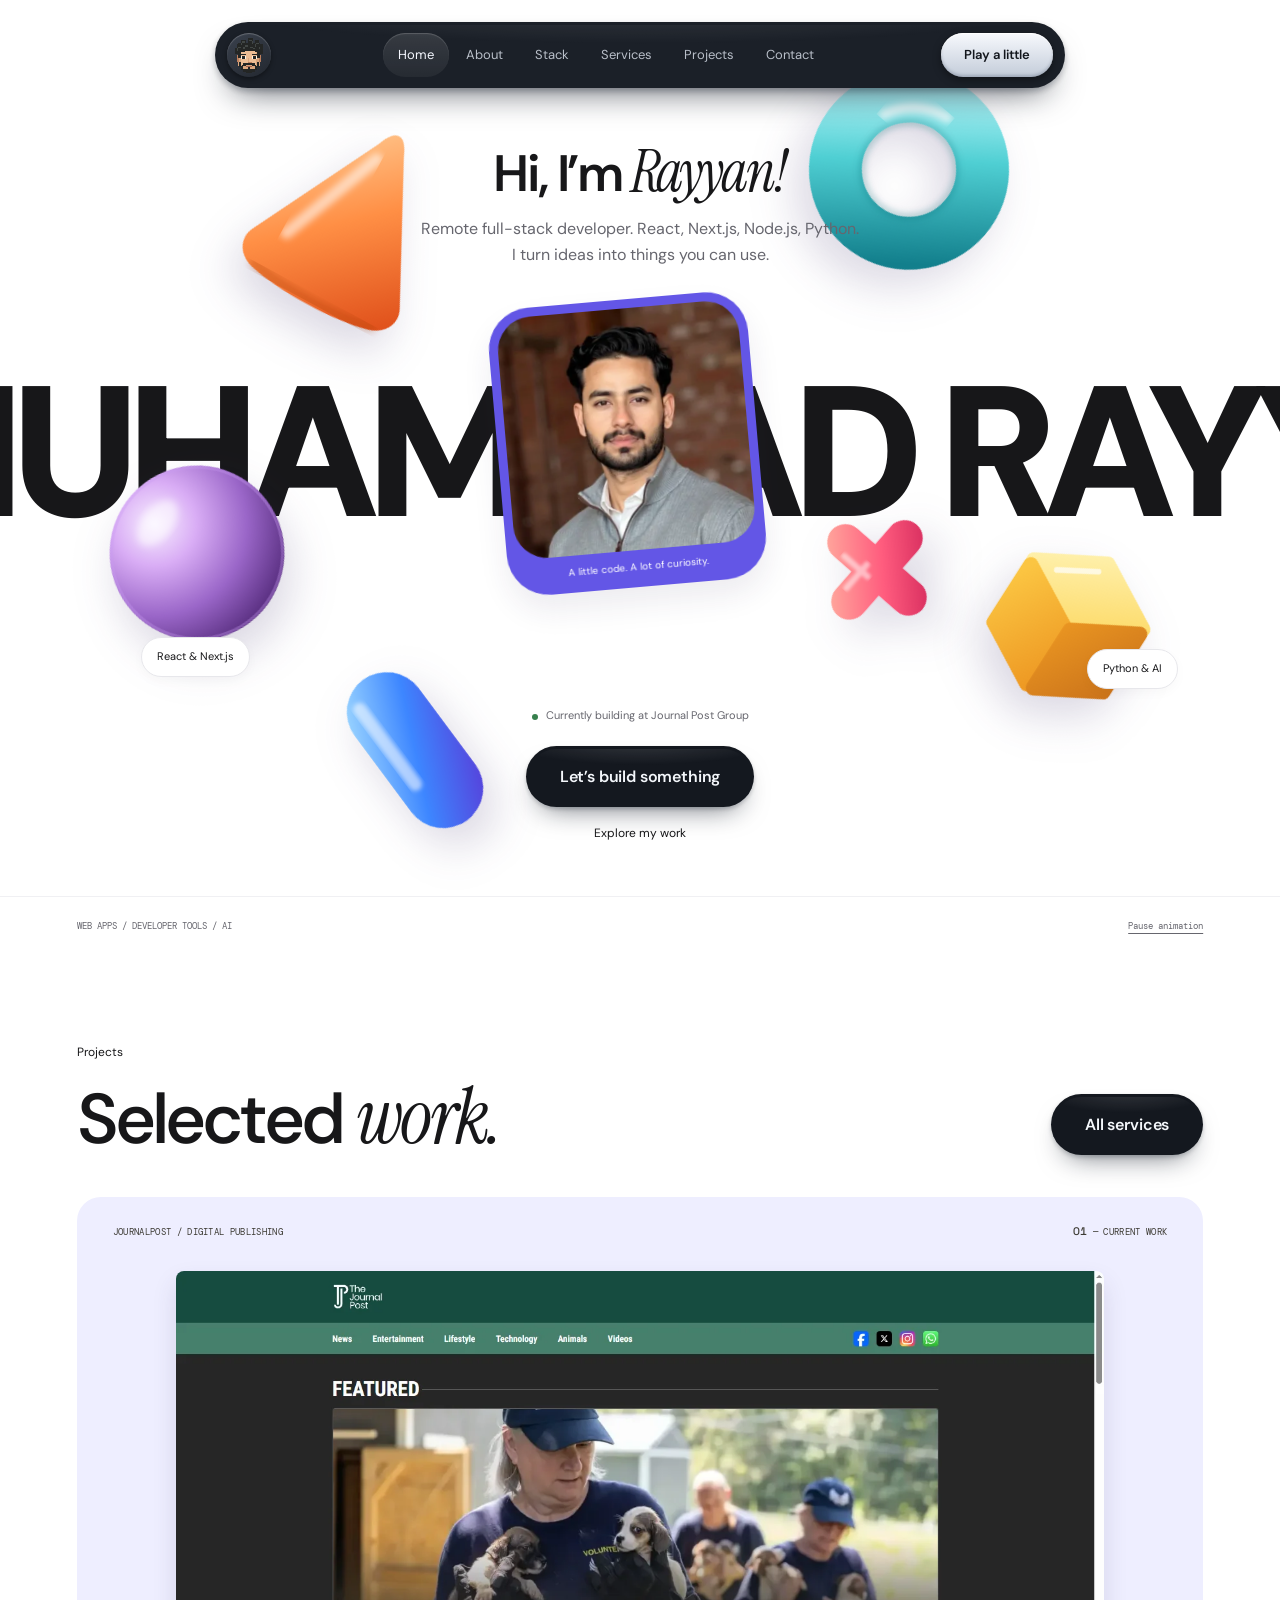
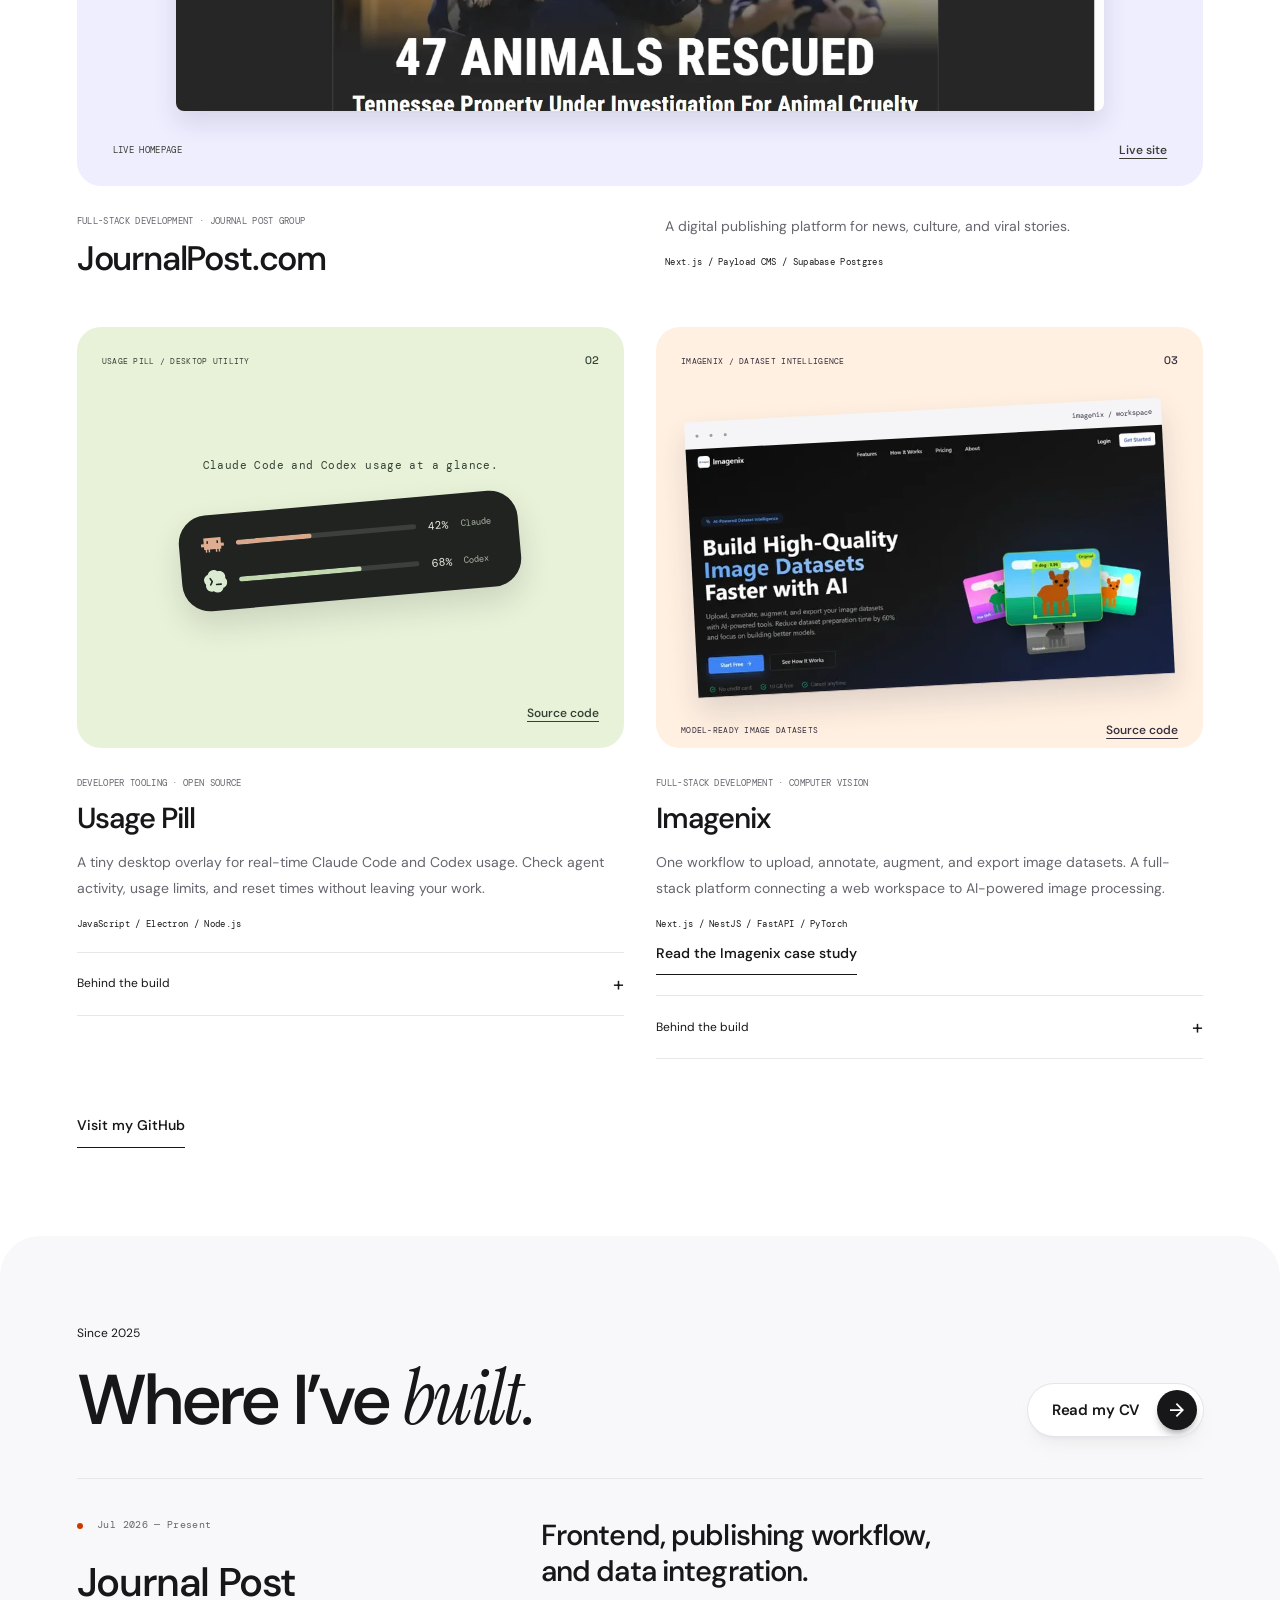
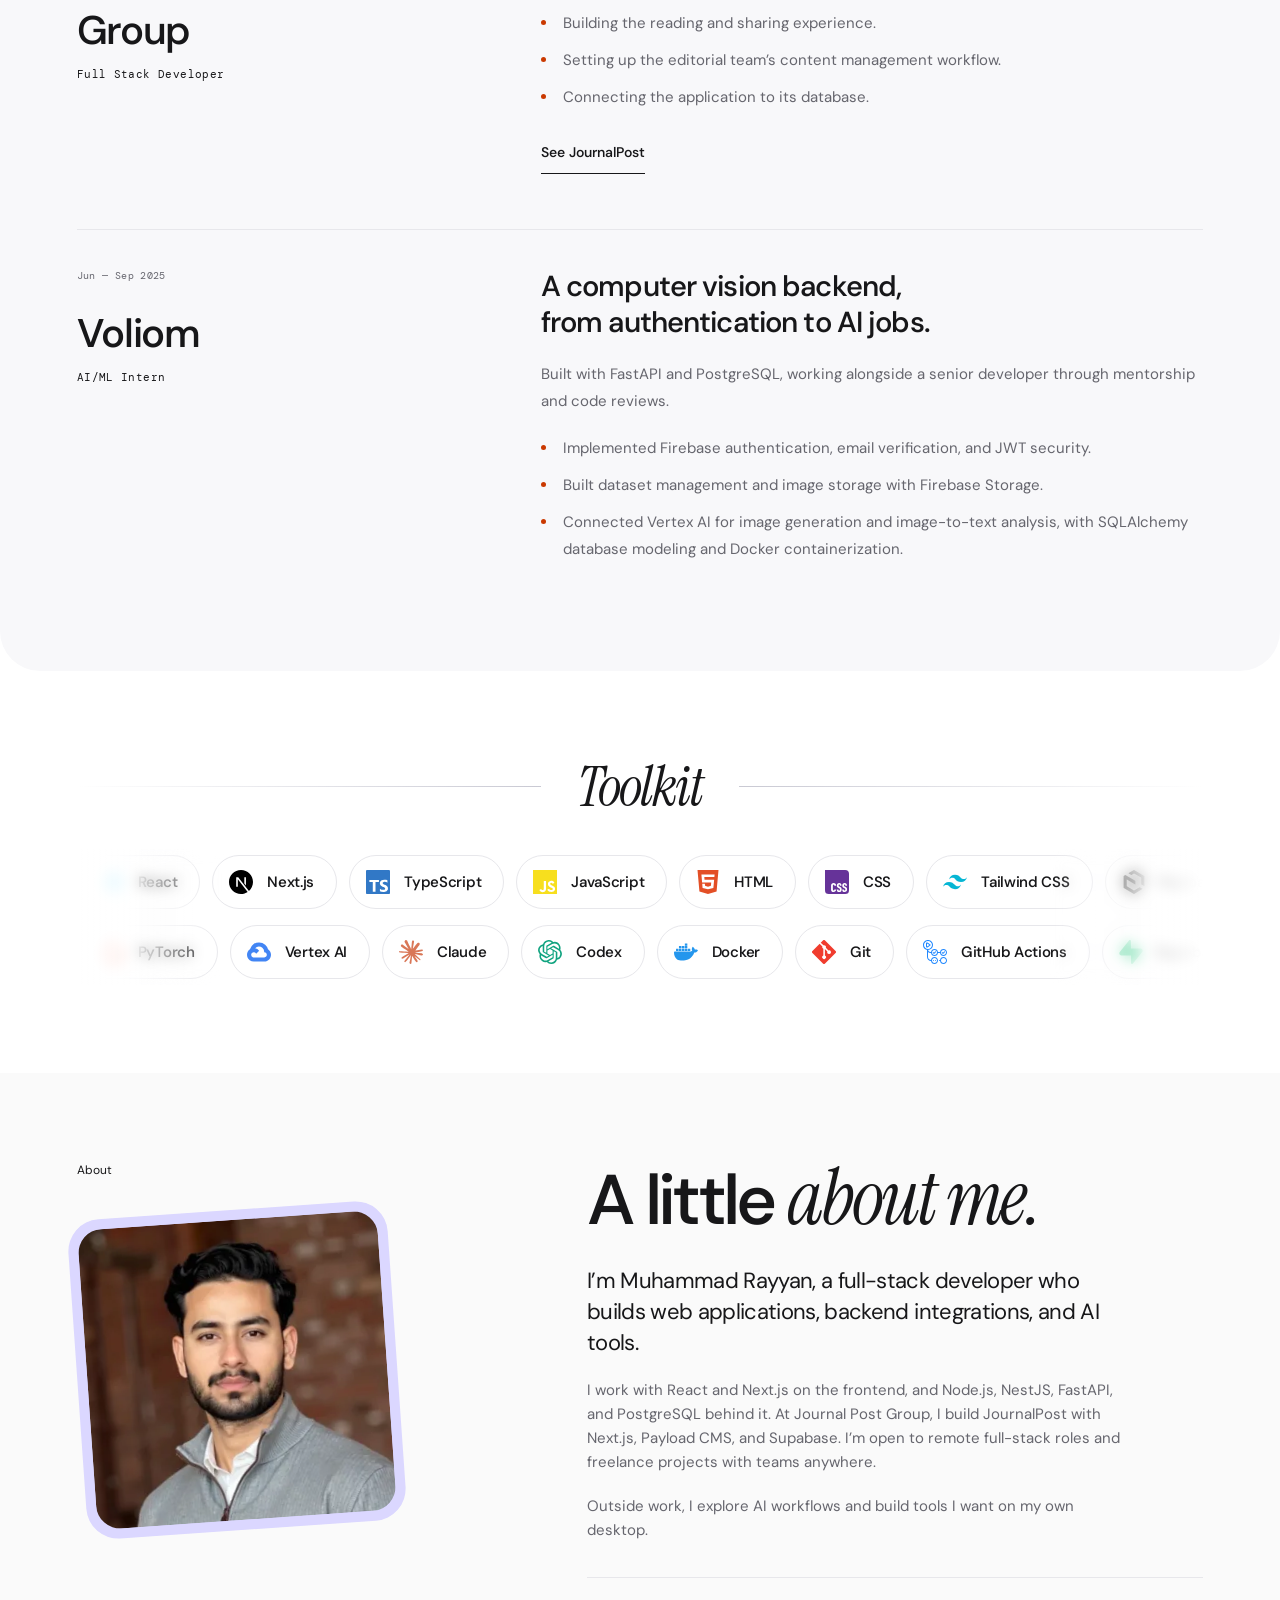
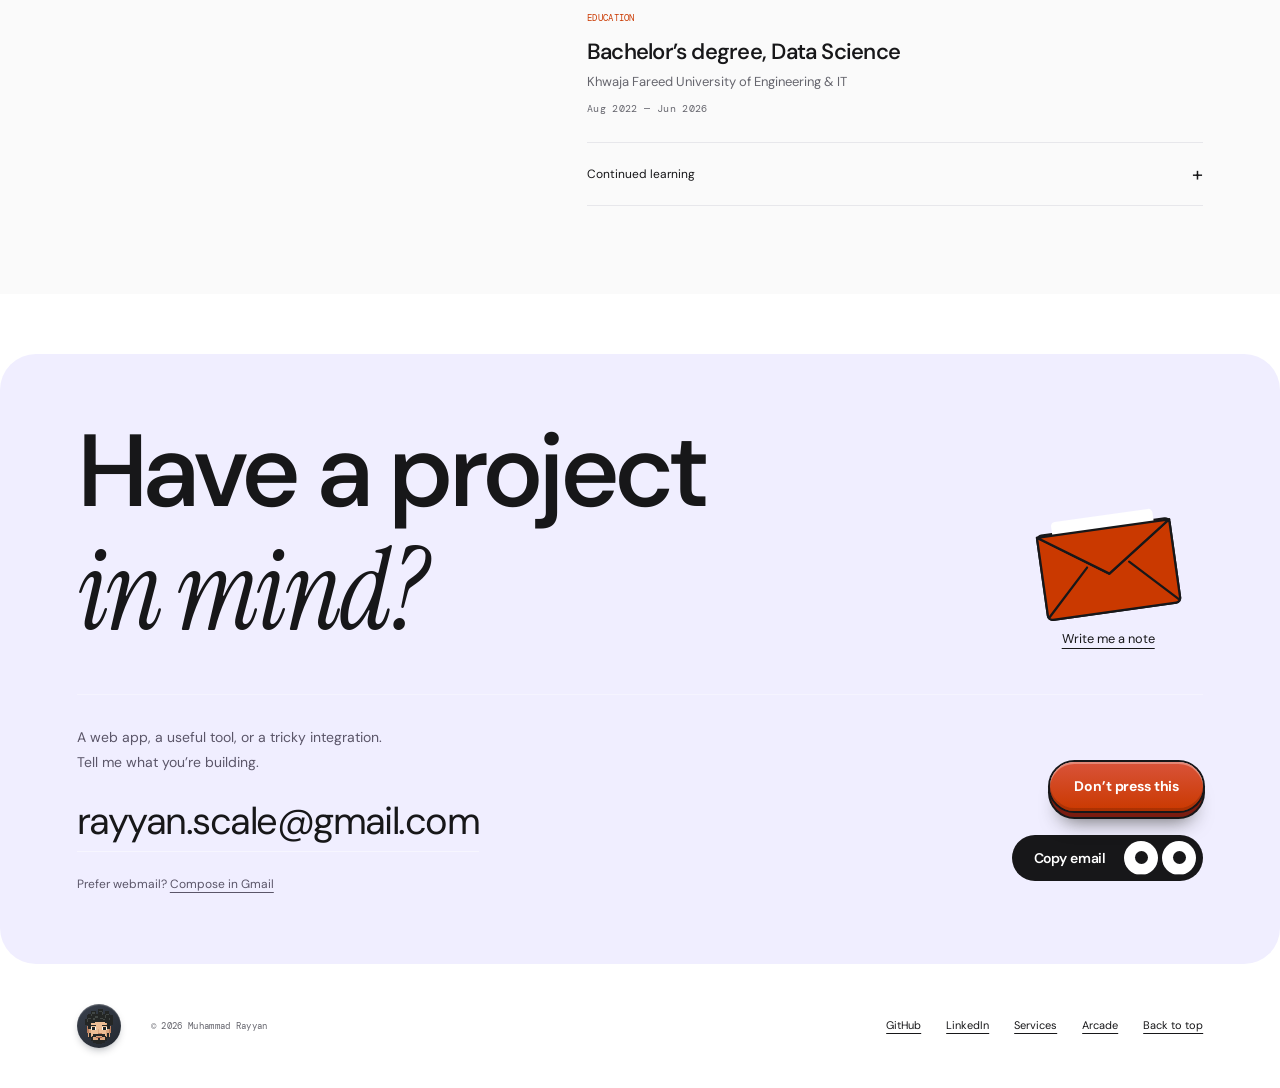
==== commit 767ee19a: "Fix aria-label mismatches on project cards and email link" ====
--- a/index.html
+++ b/index.html
@@ -138,7 +138,7 @@
       <section class="cohesion-hero" id="home" aria-labelledby="hero-title">
         <div class="hero-greeting">
           <h1 id="hero-title">Hi, I&#8217;m <em>Rayyan!</em></h1>
-          <p>I turn ideas into things you can use.</p>
+          <p>Remote full-stack developer. React, Next.js, Node.js, Python.<br />I turn ideas into things you can use.</p>
         </div>
         <div class="hero-stage">
           <div class="hero-marquee" aria-hidden="true"><div class="marquee-track"><span>MUHAMMAD RAYYAN&nbsp;&nbsp;</span><span>MUHAMMAD RAYYAN&nbsp;&nbsp;</span></div></div>
@@ -233,7 +233,6 @@
             href="https://journalpost.com"
             target="_blank"
             rel="noopener noreferrer"
-            aria-label="Visit JournalPost.com, opens in a new tab"
           >
             <div class="visual-topline mono">
               <span>JournalPost / Digital publishing</span
@@ -278,7 +277,6 @@
               href="https://github.com/mrayyan911/usage-pill"
               target="_blank"
               rel="noopener noreferrer"
-              aria-label="Explore Usage Pill on GitHub, opens in a new tab"
               ><div class="visual-topline mono">
                 <span>Usage Pill / Desktop utility</span><span class="index-number">02</span>
               </div>
@@ -365,7 +363,6 @@
               href="https://github.com/mrayyan911/Imagenix"
               target="_blank"
               rel="noopener noreferrer"
-              aria-label="Explore Imagenix on GitHub, opens in a new tab"
               ><div class="visual-topline mono">
                 <span>Imagenix / Dataset intelligence</span><span class="index-number">03</span>
               </div>
@@ -630,7 +627,7 @@
               Have a project<br /><em>in mind?</em>
             </h2>
             <a class="mail-note" href="mailto:rayyan.scale@gmail.com"
-              aria-label="Write to Rayyan at rayyan.scale@gmail.com">
+              aria-label="Write me a note at rayyan.scale@gmail.com">
               <svg viewBox="0 0 120 110" width="120" height="110"
                 fill="none" aria-hidden="true" focusable="false">
                 <g class="mail-envelope" stroke="currentColor" stroke-width="1.5"
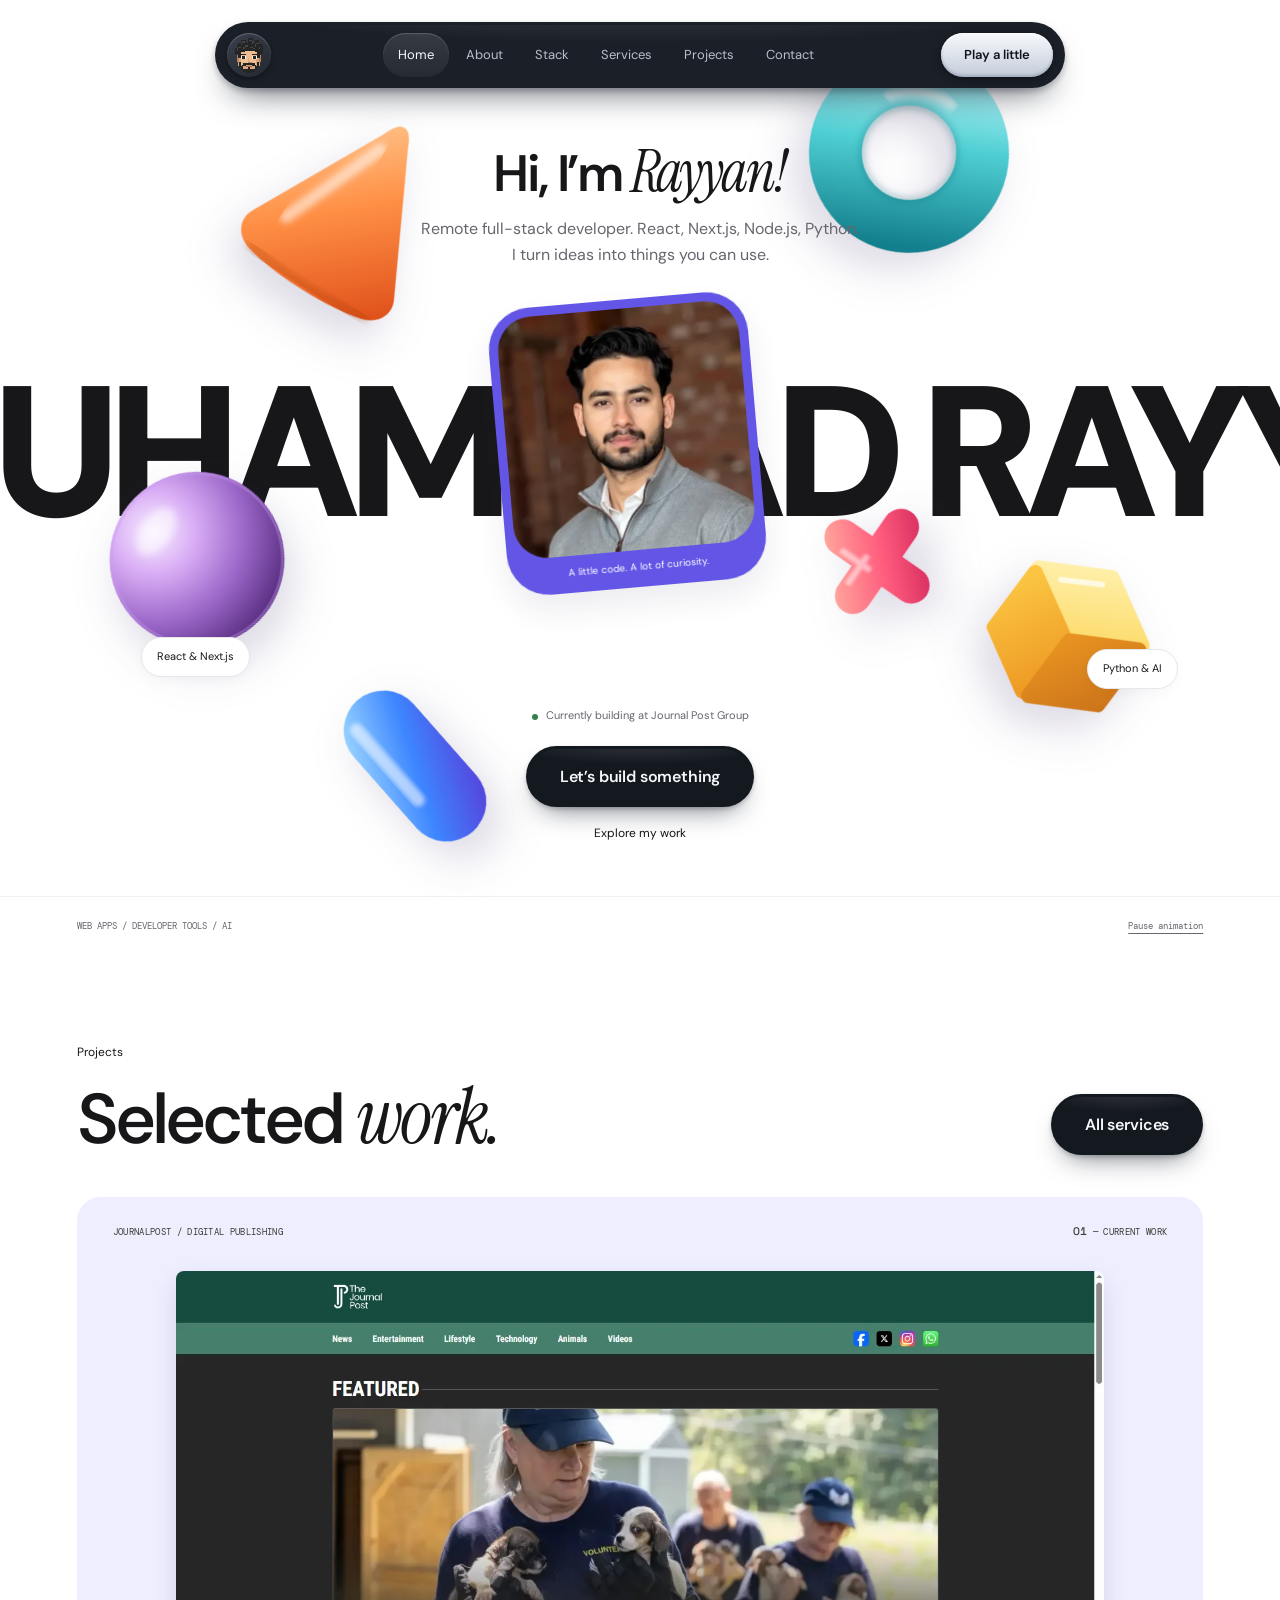
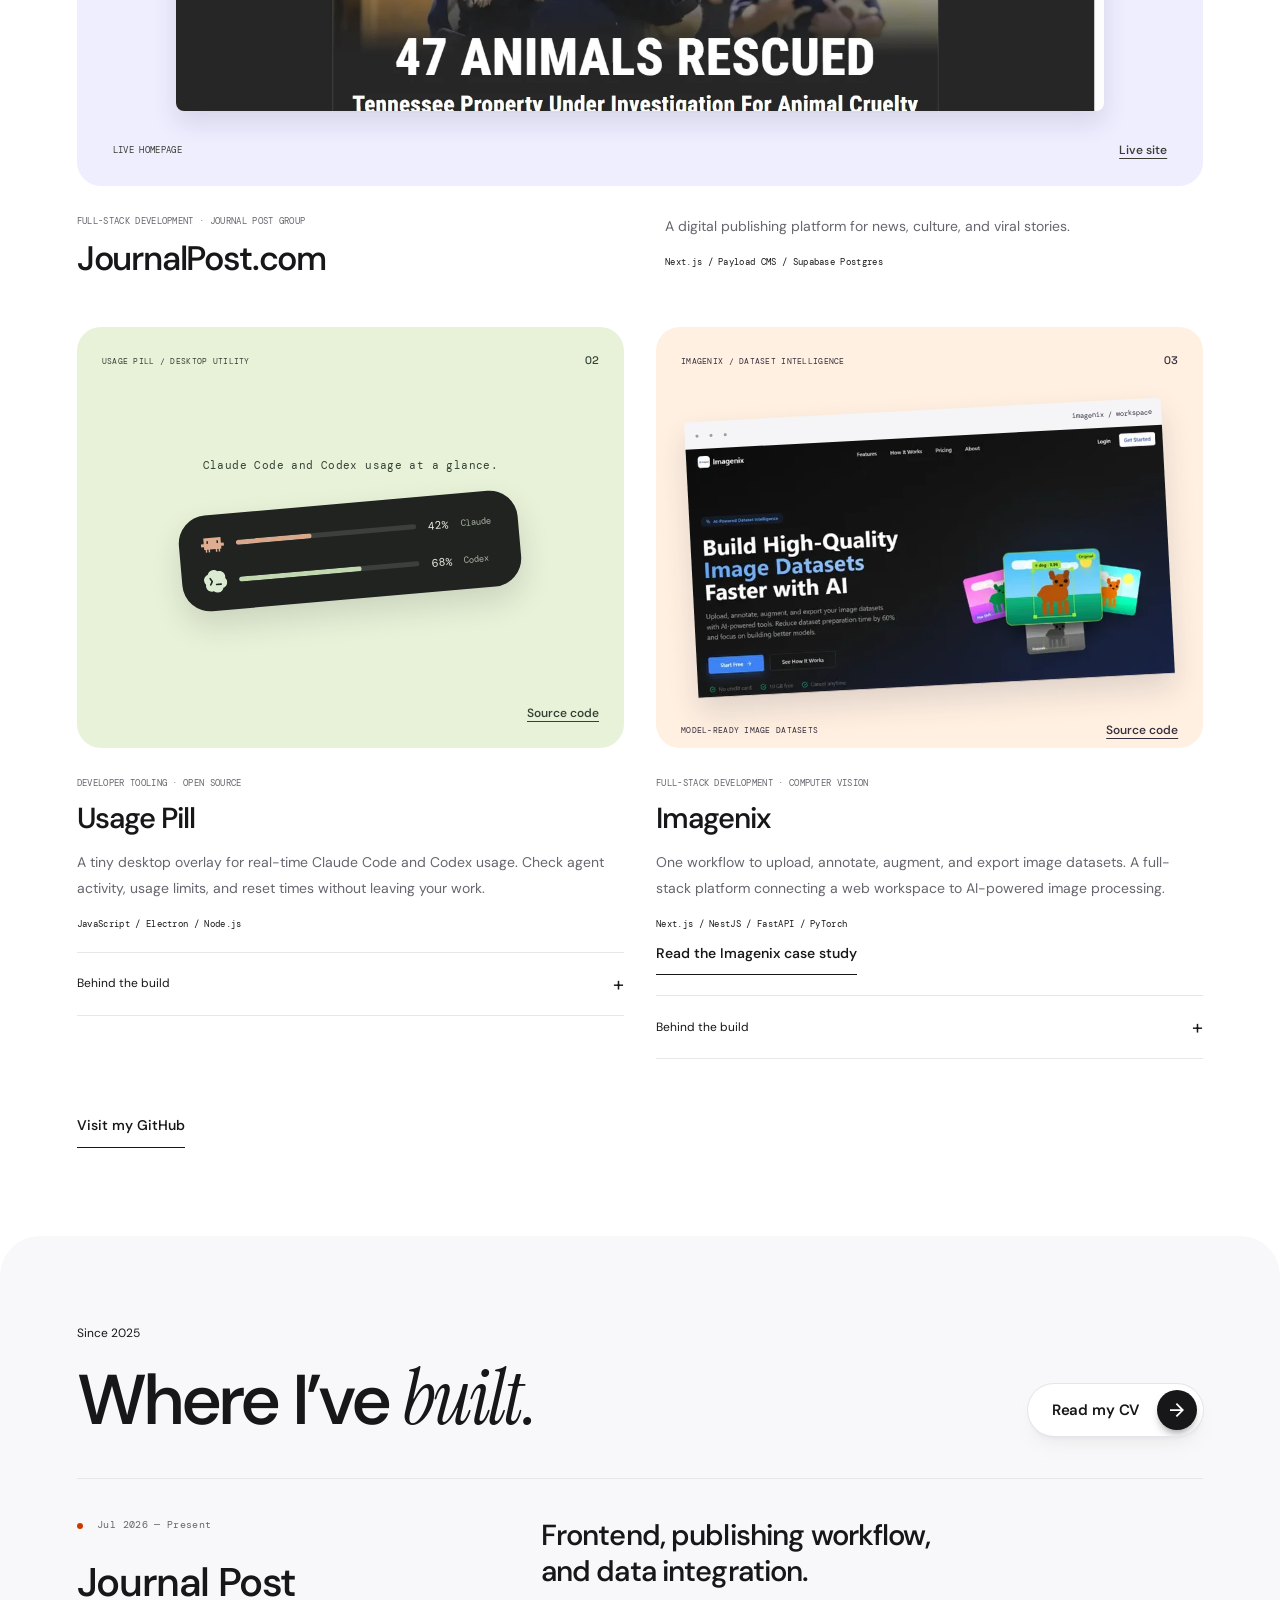
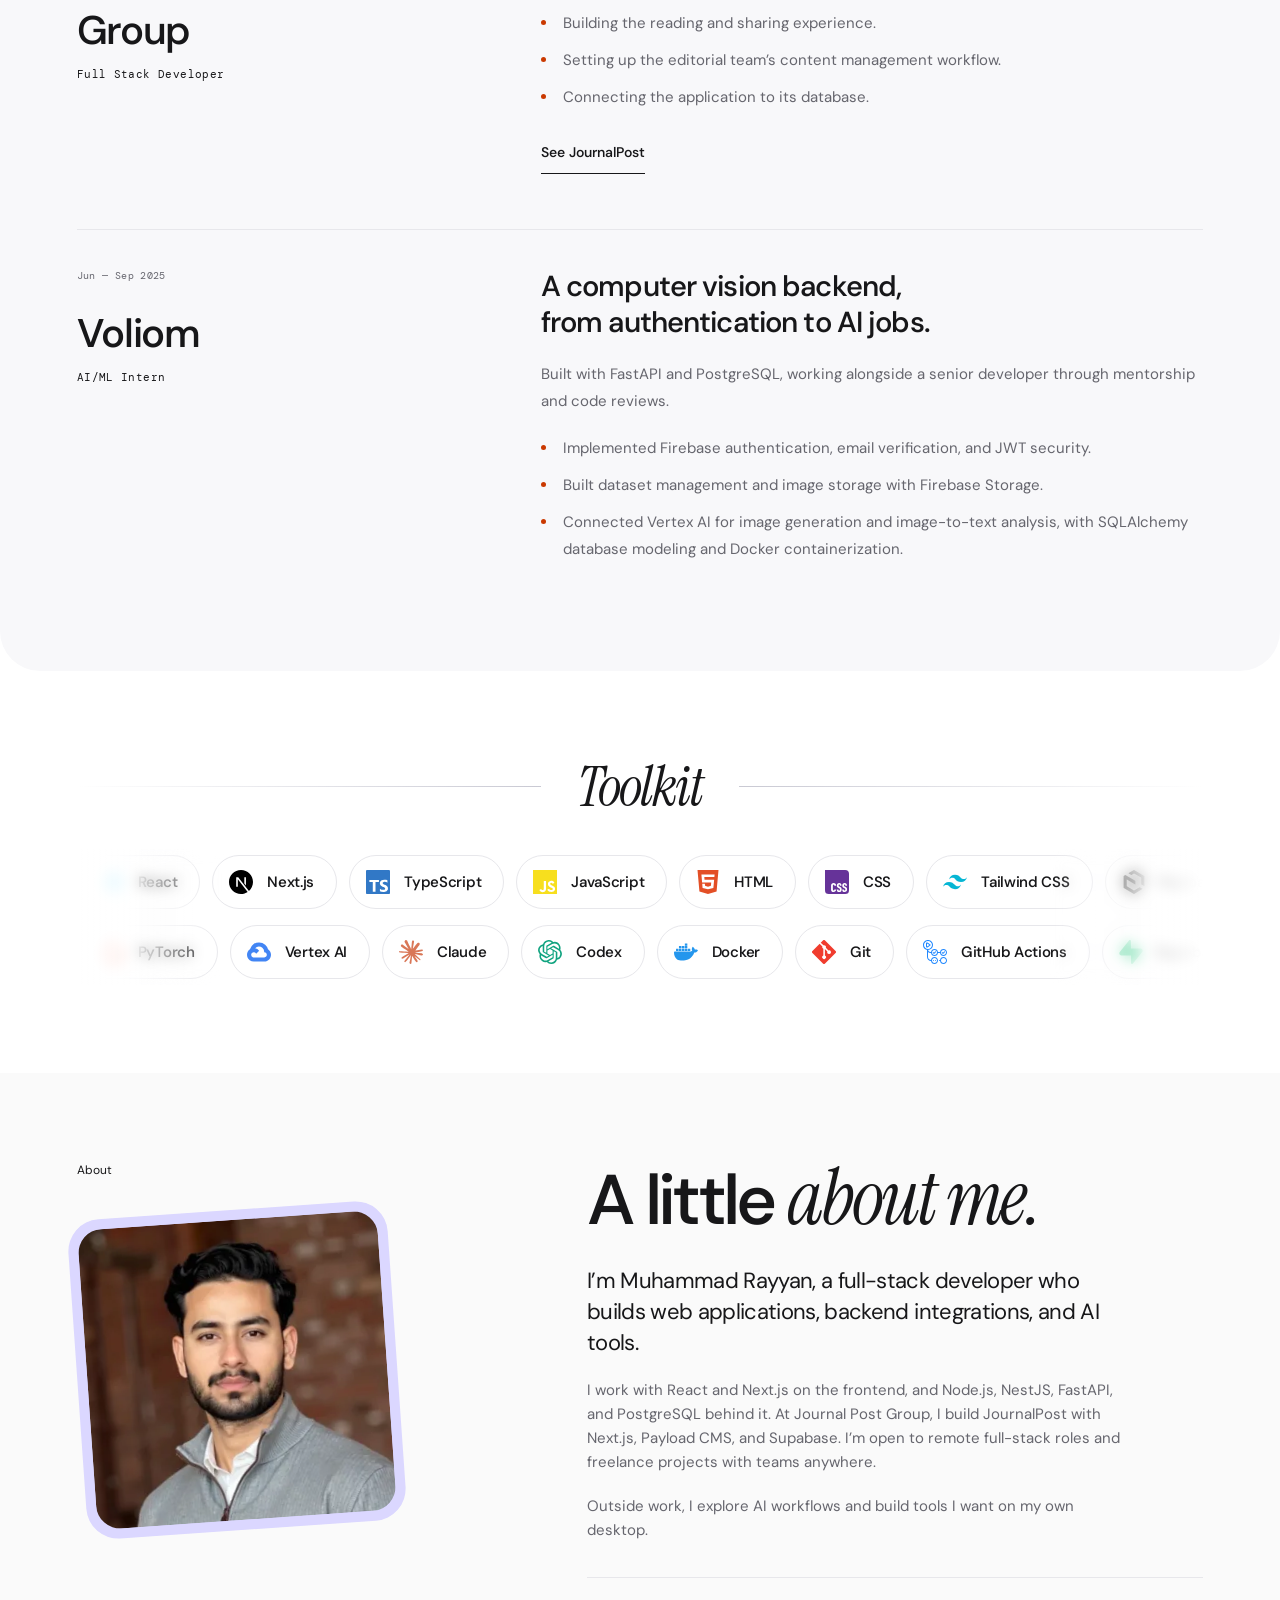
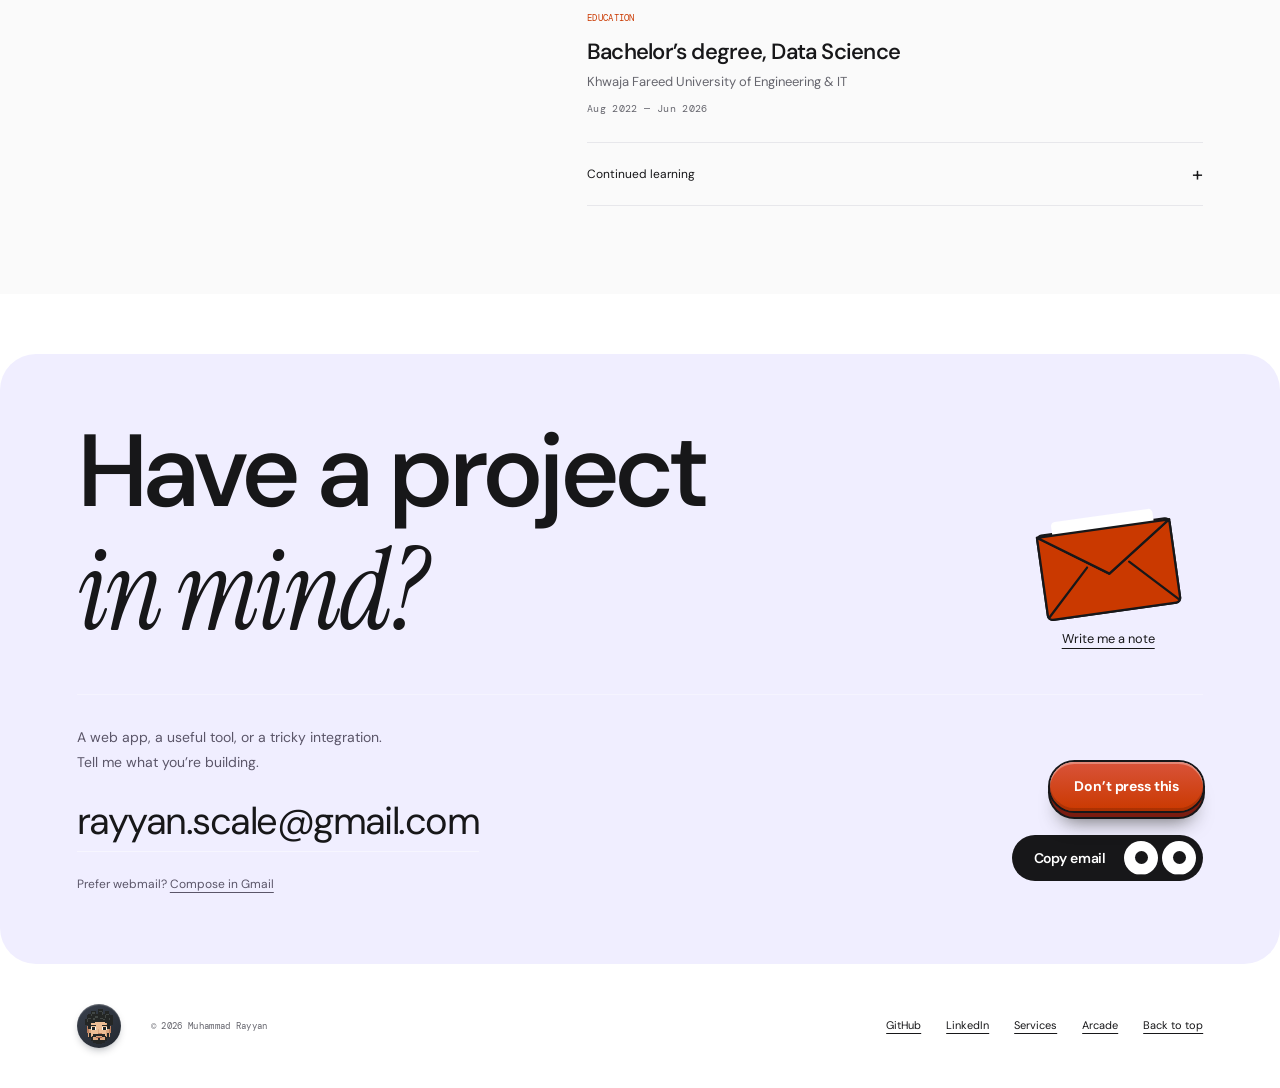
==== commit 78d9465b: "Add Person ImageObject schema and update dateModified and sitemap lastmod" ====
--- a/index.html
+++ b/index.html
@@ -69,7 +69,7 @@
       "url": "https://www.rayyandev.tech/",
       "name": "Muhammad Rayyan | Full-Stack Developer, Next.js & AI",
       "description": "Remote full-stack developer building web apps and AI tools with React, Next.js, Node.js, and Python. Available for remote roles and freelance projects worldwide.",
-      "dateModified": "2026-10-07",
+      "dateModified": "2026-10-27",
       "isPartOf": {
         "@id": "https://www.rayyandev.tech/#website"
       },
@@ -82,7 +82,15 @@
       "@id": "https://www.rayyandev.tech/#person",
       "name": "Muhammad Rayyan",
       "url": "https://www.rayyandev.tech/",
-      "image": "https://www.rayyandev.tech/assets/profile-760.webp?v=2",
+      "alternateName": ["Rayyan", "mrayyan911"],
+      "image": {
+        "@type": "ImageObject",
+        "url": "https://www.rayyandev.tech/assets/profile-760.webp?v=2",
+        "contentUrl": "https://www.rayyandev.tech/assets/profile-760.webp?v=2",
+        "width": 760,
+        "height": 760,
+        "caption": "Portrait of Muhammad Rayyan, remote full-stack developer"
+      },
       "jobTitle": "Full-Stack Developer",
       "description": "Remote full-stack developer building web apps and AI tools with React, Next.js, Node.js, and Python. Available for remote roles and freelance projects worldwide.",
       "email": "mailto:rayyan.scale@gmail.com",
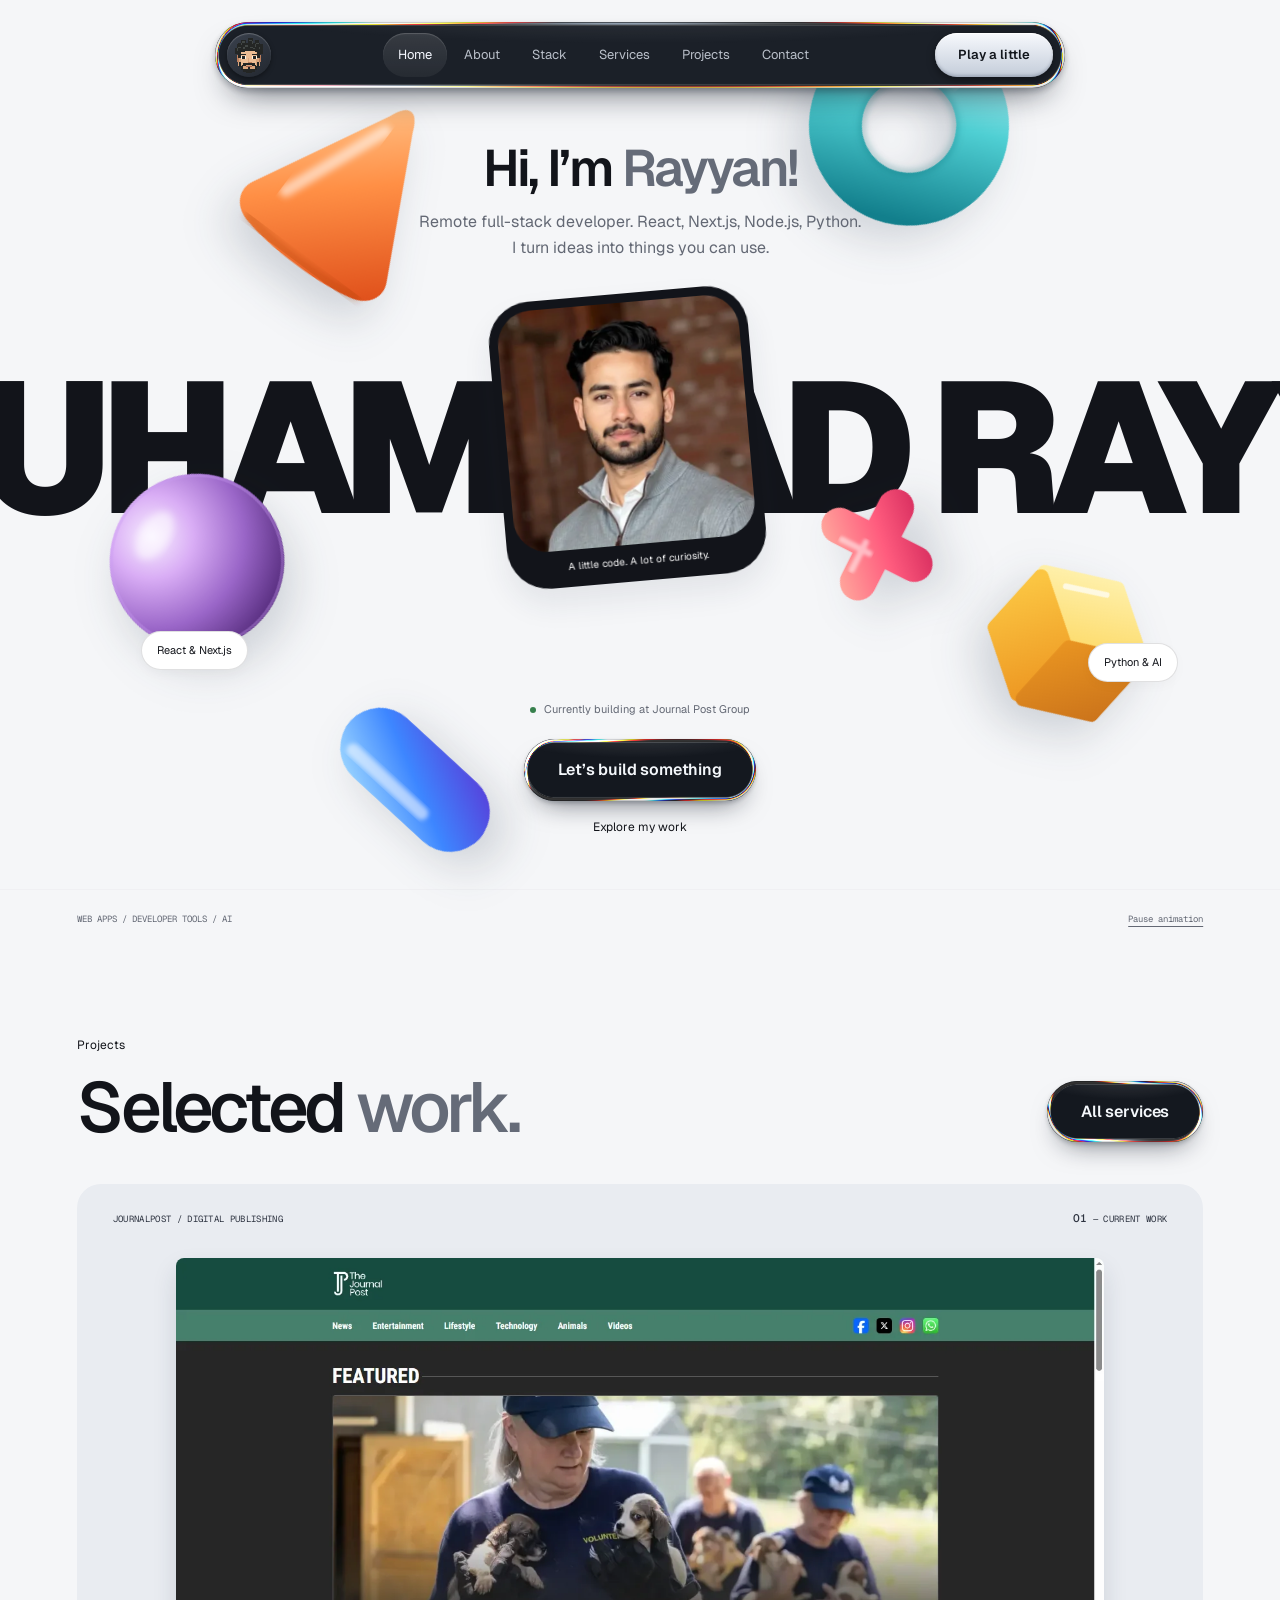
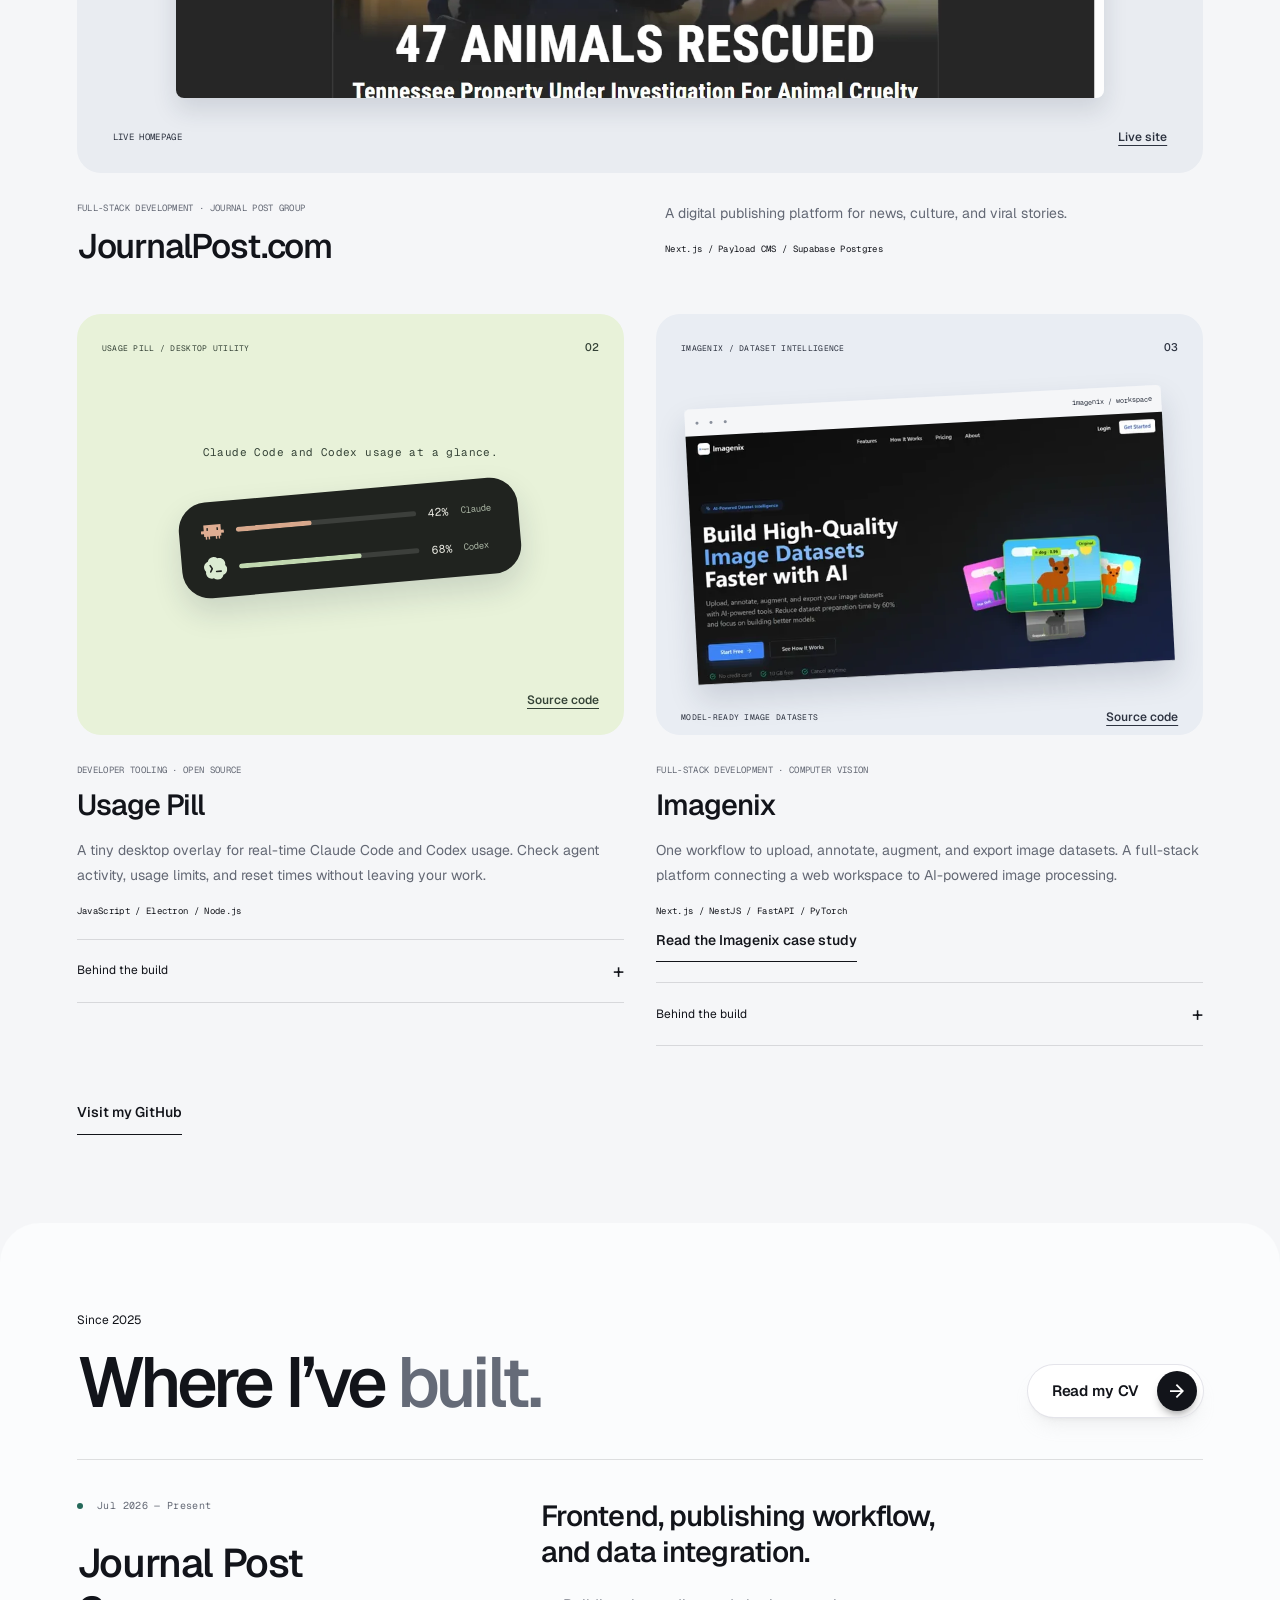
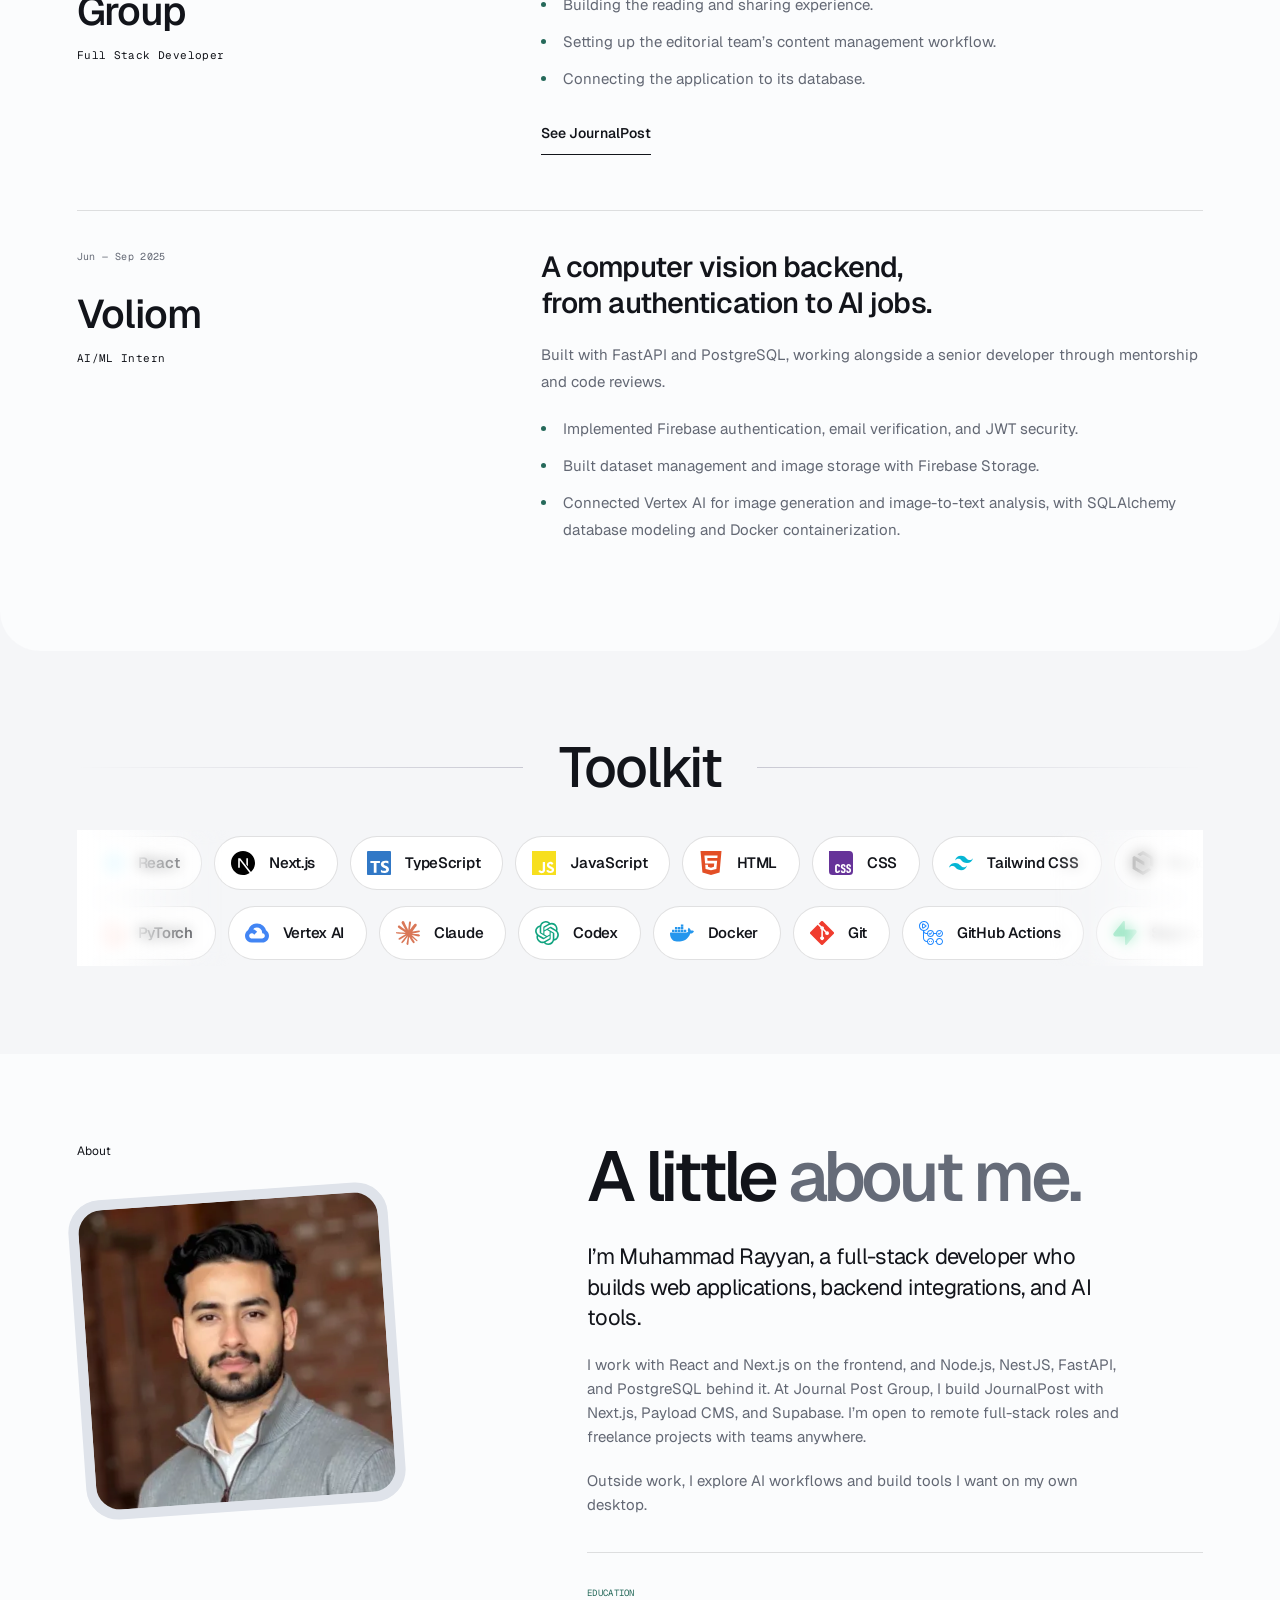
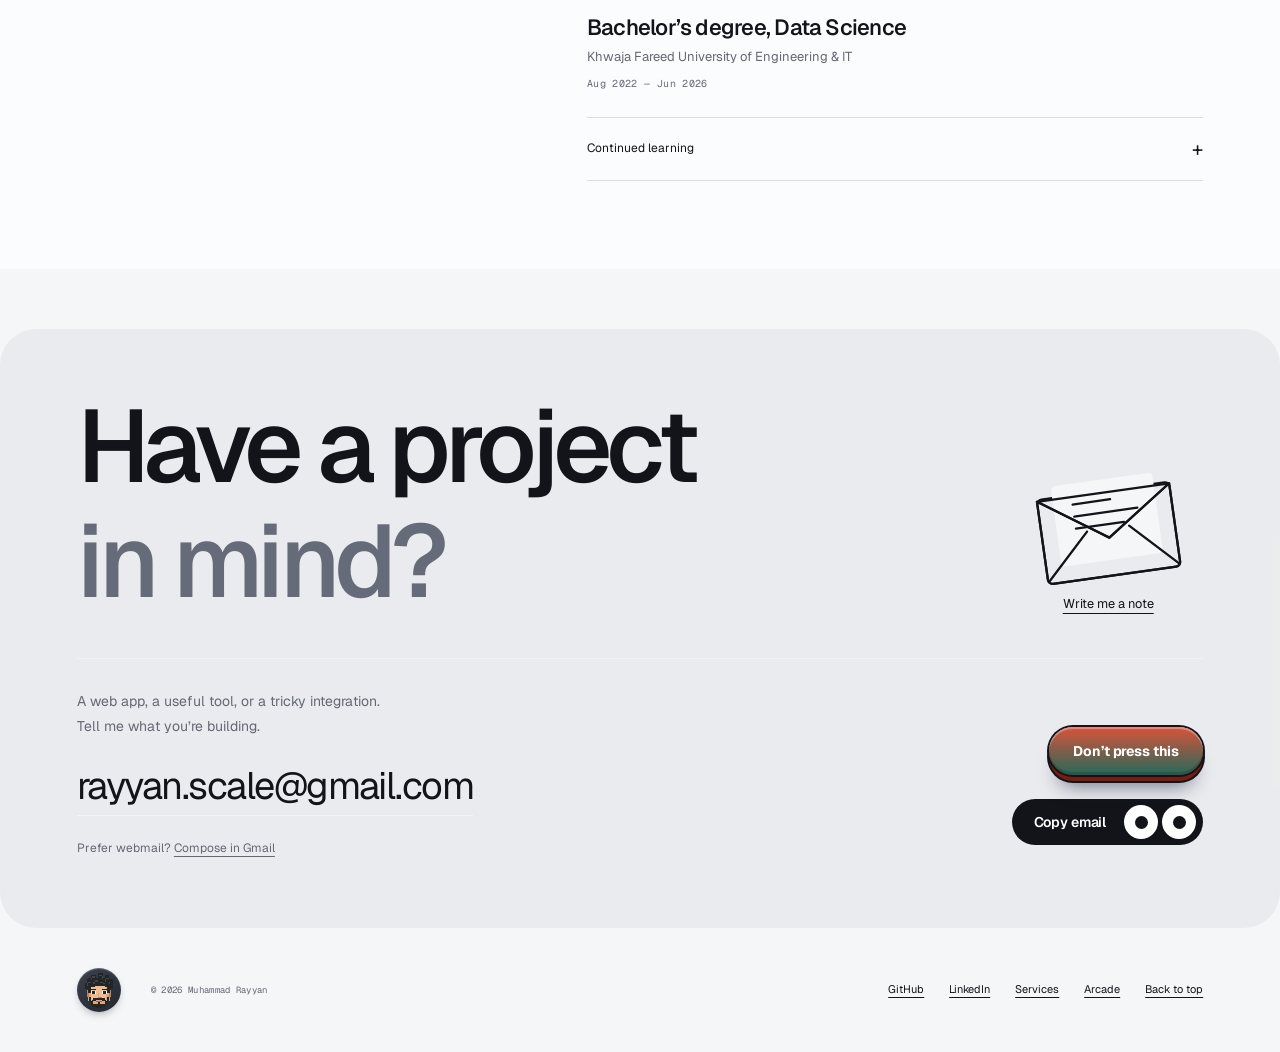
==== commit be331ef0: "Move the site to Geist with a cool palette and rebuild the services page Replace DM Sans, Instrument" ====
--- a/index.html
+++ b/index.html
@@ -44,7 +44,7 @@
     <link rel="preload" href="assets/fonts/instrument-serif-italic.woff2" as="font" type="font/woff2" crossorigin />
     <link rel="preload" href="assets/fonts/dm-mono-400.woff2" as="font" type="font/woff2" crossorigin />
     <link rel="preload" href="assets/fonts/space-grotesk-500.woff2" as="font" type="font/woff2" crossorigin />
-    <link rel="stylesheet" href="assets/home.css?v=b9ae7b80" />
+    <link rel="stylesheet" href="assets/home.css?v=7532693d" />
     <script src="assets/portfolio.js?v=2" defer></script>
     <script src="assets/motion.js?v=2" defer></script>
     <script src="assets/liquid-metal-button.js?v=4" defer></script>
--- a/assets/home.css
+++ b/assets/home.css
@@ -1,22 +1,20 @@
 /* portfolio.css */
-@font-face { font-family: "DM Sans"; font-style: normal; font-weight: 400 900; font-display: swap; src: url(fonts/dm-sans-var.woff2) format("woff2"); }
-@font-face { font-family: "DM Mono"; font-style: normal; font-weight: 400; font-display: swap; src: url(fonts/dm-mono-400.woff2) format("woff2"); }
-@font-face { font-family: "DM Mono"; font-style: normal; font-weight: 500; font-display: swap; src: url(fonts/dm-mono-500.woff2) format("woff2"); }
-@font-face { font-family: "Space Grotesk"; font-style: normal; font-weight: 500; font-display: swap; src: url(fonts/space-grotesk-500.woff2) format("woff2"); }
-@font-face { font-family: "Instrument Serif"; font-style: normal; font-weight: 400; font-display: swap; src: url(fonts/instrument-serif.woff2) format("woff2"); }
-@font-face { font-family: "Instrument Serif"; font-style: italic; font-weight: 400; font-display: swap; src: url(fonts/instrument-serif-italic.woff2) format("woff2"); }
-/* A quiet paper surface, oversized type, and one vermilion accent. */
+@font-face { font-family: "Geist"; font-style: normal; font-weight: 100 900; font-display: swap; src: url(fonts/geist-var.woff2) format("woff2"); }
+@font-face { font-family: "Geist Mono"; font-style: normal; font-weight: 100 900; font-display: swap; src: url(fonts/geist-mono-var.woff2) format("woff2"); }
+/* A cool off-white surface, Geist throughout, and one green accent. */
 :root {
-  --paper: #f3f0e9;
-  --ink: #25251f;
-  --muted: #68685f;
-  --line: #cccac1;
-  --red: #b93422;
-  --serif: "Instrument Serif", Georgia, serif;
-  --sans: "DM Sans", Arial, sans-serif;
-  --numerals: "Space Grotesk", "DM Sans", sans-serif;
-  --mono: "DM Mono", Consolas, monospace;
+  --paper: #f5f6f8;
+  --panel: #fbfcfd;
+  --ink: #12141a;
+  --muted: #636874;
+  --dim: #656b78;
+  --line: rgba(18, 20, 26, 0.13);
+  --tray: rgba(18, 20, 26, 0.045);
+  --accent: #25695a;
+  --sans: "Geist", system-ui, sans-serif;
+  --mono: "Geist Mono", ui-monospace, Consolas, monospace;
   --gutter: clamp(22px, 5.2vw, 90px);
+  --ease: cubic-bezier(0.32, 0.72, 0, 1);
 }
 * {
   box-sizing: border-box;
@@ -35,7 +33,7 @@
   -webkit-font-smoothing: antialiased;
 }
 ::selection {
-  background: var(--red);
+  background: var(--accent);
   color: var(--paper);
 }
 a {
@@ -49,13 +47,13 @@
 button,
 a,
 summary {
-  -webkit-tap-highlight-color: #b9342220;
+  -webkit-tap-highlight-color: #25695a20;
   touch-action: manipulation;
 }
 a:focus-visible,
 button:focus-visible,
 summary:focus-visible {
-  outline: 2px solid var(--red);
+  outline: 2px solid var(--accent);
   outline-offset: 6px;
 }
 img {
@@ -72,8 +70,10 @@
   margin: 0;
 }
 em {
-  font-family: var(--serif);
-  font-weight: 400;
+  font-style: normal;
+  font-family: inherit;
+  font-size: inherit;
+  color: var(--dim);
 }
 h1,
 h2,
@@ -86,9 +86,6 @@
   line-height: 0.98;
   letter-spacing: -0.055em;
 }
-h2 em {
-  letter-spacing: -0.035em;
-}
 h3 {
   font-size: 30px;
   line-height: 1.2;
@@ -112,13 +109,13 @@
   font-size: 11px;
 }
 .index-number {
-  font-family: var(--numerals);
+  font-family: var(--sans);
   font-weight: 500;
   font-variant-numeric: lining-nums tabular-nums;
   letter-spacing: 0;
 }
 .accent {
-  color: var(--red);
+  color: var(--accent);
 }
 .eyebrow {
   text-transform: uppercase;
@@ -149,8 +146,8 @@
   font-weight: 550;
 }
 .text-link:hover {
-  color: var(--red);
-  border-color: var(--red);
+  color: var(--accent);
+  border-color: var(--accent);
 }
 .inline-icon {
   vertical-align: middle;
@@ -221,7 +218,7 @@
   padding-block: 12px;
 }
 .site-header nav a:hover {
-  color: var(--red);
+  color: var(--accent);
 }
 .nav-count {
   vertical-align: super;
@@ -241,7 +238,7 @@
   height: 6px;
   width: 6px;
   border-radius: 50%;
-  background: var(--red);
+  background: var(--accent);
   margin-right: 8px;
   vertical-align: middle;
 }
@@ -260,9 +257,9 @@
 }
 h1 {
   font-size: clamp(70px, 11.7vw, 176px);
-  line-height: 0.83;
-  letter-spacing: -0.082em;
-  font-weight: 650;
+  line-height: 0.92;
+  letter-spacing: -0.04em;
+  font-weight: 600;
 }
 .portrait-note {
   position: absolute;
@@ -271,14 +268,14 @@
   width: clamp(175px, 20vw, 265px);
   transform: rotate(6deg);
   z-index: 2;
-  background: #e5dfd2;
+  background: #e6e9ee;
   padding: 10px;
-  box-shadow: 0 8px 22px #25251f13;
+  box-shadow: 0 8px 22px #1e2a4213;
 }
 .portrait-image {
   overflow: hidden;
   aspect-ratio: 4/4.3;
-  background: #77705e;
+  background: #6b7280;
 }
 .portrait-image img {
   height: 100%;
@@ -305,7 +302,7 @@
   position: absolute;
   right: 0;
   bottom: 20px;
-  color: var(--red);
+  color: var(--accent);
   font-size: 72px;
   line-height: 1;
   transform: rotate(-10deg);
@@ -323,9 +320,6 @@
   line-height: 1.18;
   letter-spacing: -0.035em;
 }
-.hero-statement em {
-  font-size: 1.17em;
-}
 .hero-intro {
   max-width: 390px;
   justify-self: end;
@@ -390,24 +384,24 @@
   text-transform: uppercase;
 }
 .journal-visual {
-  background: #ded9ce;
-  color: #3d3b34;
+  background: #e4e7ec;
+  color: #2d3340;
   padding: 25px 35px;
 }
 .journal-screenshot {
   width: 100%;
   height: auto;
   margin-block: 28px;
-  box-shadow: 0 10px 30px #3530221a;
+  box-shadow: 0 10px 30px #1e2a421a;
 }
 .usage-visual .visual-bottomline {
   justify-content: flex-end;
 }
 .journal-preview {
-  background: #faf8f2;
+  background: #fbfcfd;
   width: 86%;
   margin: 40px auto;
-  box-shadow: 0 10px 30px #3530221a;
+  box-shadow: 0 10px 30px #1e2a421a;
   padding: 26px 35px 32px;
   transform: rotate(-1.4deg);
   transition: transform 0.35s;
@@ -422,14 +416,13 @@
   gap: 15px;
 }
 .journal-masthead strong {
-  font-family: Georgia, serif;
   font-size: clamp(28px, 4vw, 58px);
   font-weight: 700;
   letter-spacing: -0.07em;
   line-height: 1;
 }
 .journal-masthead strong > span {
-  color: var(--red);
+  color: var(--accent);
 }
 .journal-masthead > .mono {
   font-size: 7px;
@@ -444,16 +437,13 @@
 .journal-cover-label {
   font-size: 8px;
   text-transform: uppercase;
-  color: var(--red);
+  color: var(--accent);
 }
 .journal-cover > p {
   font-size: clamp(32px, 5.6vw, 82px);
   letter-spacing: -0.065em;
   line-height: 1.03;
   margin: 18px 0 30px;
-}
-.journal-cover > p em {
-  font-size: 1.16em;
 }
 .journal-columns {
   display: grid;
@@ -496,7 +486,7 @@
   align-items: center;
 }
 .project-info h3 a:hover {
-  color: var(--red);
+  color: var(--accent);
 }
 .project-info > div > p:not(.project-type) {
   font-size: 14px;
@@ -523,7 +513,7 @@
   display: none;
 }
 details summary:hover {
-  color: var(--red);
+  color: var(--accent);
 }
 details summary span {
   font-size: 20px;
@@ -602,7 +592,7 @@
   width: 90%;
   max-width: 340px;
   margin: 28px auto 18px;
-  box-shadow: 0 14px 30px #25251f26;
+  box-shadow: 0 14px 30px #1e2a4226;
   transform: rotate(-5deg);
   transition: transform 0.3s;
 }
@@ -659,13 +649,13 @@
   margin-left: 60px;
 }
 .imagenix-visual {
-  background: #dfdce6;
-  color: #37303f;
+  background: #e4e7ec;
+  color: #2d3340;
 }
 .browser-frame {
   width: 96%;
   margin: 40px auto 35px;
-  box-shadow: 0 15px 30px #33304b26;
+  box-shadow: 0 15px 30px #1e2a4226;
   transform: rotate(-3deg);
   transition: transform 0.35s;
 }
@@ -675,7 +665,7 @@
 .browser-bar {
   display: flex;
   justify-content: space-between;
-  background: #f5f4f7;
+  background: #f5f6f8;
   font-family: var(--mono);
   font-size: 7px;
   padding: 8px 10px;
@@ -683,7 +673,7 @@
 }
 .browser-bar > span:first-child {
   letter-spacing: 3px;
-  color: #9d99a8;
+  color: #8a909c;
 }
 .browser-frame img {
   width: 100%;
@@ -693,12 +683,12 @@
 }
 /* Experience, skills, and the person behind the work */
 .experience-section {
-  background: #e9e6de;
+  background: #eceef2;
 }
 .experience-row {
   display: grid;
   grid-template-columns: 1fr 1.6fr;
-  border-top: 1px solid #bfbdb5;
+  border-top: 1px solid var(--line);
   padding-top: 38px;
   gap: 50px;
 }
@@ -723,7 +713,7 @@
 .experience-copy > p,
 .experience-copy li {
   font-size: 15px;
-  color: #606158;
+  color: var(--muted);
   line-height: 1.8;
 }
 .experience-copy ul {
@@ -735,7 +725,7 @@
   margin-block: 10px;
 }
 .experience-copy li::marker {
-  color: var(--red);
+  color: var(--accent);
 }
 .skill-row {
   display: grid;
@@ -750,7 +740,7 @@
 }
 .skill-index {
   font-size: 13px;
-  color: var(--red);
+  color: var(--accent);
 }
 .skill-row h3 {
   font-size: 24px;
@@ -806,7 +796,7 @@
   margin-top: 35px;
 }
 .education-block > span {
-  color: var(--red);
+  color: var(--accent);
   font-size: 9px;
   text-transform: uppercase;
 }
@@ -844,7 +834,7 @@
 }
 /* Contact */
 .contact-section {
-  background: var(--red);
+  background: var(--accent);
   color: var(--paper);
   padding-block: 35px 55px;
 }
@@ -866,10 +856,6 @@
   letter-spacing: -0.06em;
   margin-block: 60px 45px;
 }
-.contact-section h2 em {
-  font-size: 1.13em;
-  letter-spacing: -0.03em;
-}
 .contact-heading {
   position: relative;
 }
@@ -978,7 +964,7 @@
 }
 .copy-email:hover {
   background: var(--paper);
-  color: var(--red);
+  color: var(--accent);
 }
 .copy-email:focus-visible,
 .contact-section a:focus-visible {
@@ -1012,7 +998,7 @@
   font-size: 11px;
 }
 .site-footer a:hover {
-  color: var(--red);
+  color: var(--accent);
 }
 @media (min-width: 1500px) {
   .hero-composition {
@@ -1117,8 +1103,8 @@
   }
   h1 {
     font-size: 15.4vw;
-    line-height: 0.88;
-    letter-spacing: -0.075em;
+    line-height: 0.95;
+    letter-spacing: -0.05em;
   }
   .hero-name .eyebrow {
     font-size: 11px;
@@ -1504,11 +1490,6 @@
 /* cohesion.css */
 /* Cohesion-inspired homepage. Shared content and arcade styles stay independent. */
 .cohesion {
-  --paper: #fff;
-  --ink: #171719;
-  --muted: #66666e;
-  --line: #e7e7eb;
-  --red: #ca3900;
   --gutter: clamp(22px, 6vw, 96px);
 }
 .cohesion .wrap { max-width: 1320px; }
@@ -1523,11 +1504,10 @@
 .hero-greeting { position: relative; z-index: 2; text-align: center; }
 
 .hero-greeting h1 { font-size: clamp(42px, 4vw, 60px); letter-spacing: -.05em; line-height: 1.1; font-weight: 600; }
-.hero-greeting h1 em { font-size: 1.12em; }
 .hero-greeting > p:last-child { margin-top: 13px; font-size: 16px; color: var(--muted); }
 .hero-stage { position: relative; max-width: 1440px; margin: 24px auto 0; }
 .hero-marquee { position: absolute; top: 54px; left: 50%; transform: translateX(-50%); font-size: clamp(100px, 14.5vw, 220px); font-weight: 900; letter-spacing: -.075em; line-height: 1.1; white-space: nowrap; }
-.hero-portrait { position: absolute; width: 260px; left: calc(50% - 130px); top: 2px; transform: rotate(-5deg); background: #6356e6; border-radius: 42px; padding: 9px; box-shadow: 0 16px 30px #29205216; }
+.hero-portrait { position: absolute; width: 260px; left: calc(50% - 130px); top: 2px; transform: rotate(-5deg); background: var(--ink); border-radius: 42px; padding: 9px; box-shadow: 0 16px 30px #1e2a4216; }
 .hero-portrait img { width: 100%; aspect-ratio: 1; object-fit: cover; border-radius: 34px; }
 .hero-portrait figcaption { display: flex; justify-content: center; gap: 8px; color: white; font-size: 10px; padding: 9px 0 3px; }
 .shape { position: absolute; pointer-events: none; }
@@ -1535,38 +1515,37 @@
 .hero-invitation { text-align: center; position: relative; padding-bottom: 52px; }
 .hero-invitation > p { font-size: 11px; color: var(--muted); margin-bottom: 21px; }
 .hero-invitation .status-dot { background: #37804d; }
-.primary-button { display: inline-flex; align-items: center; justify-content: center; gap: 32px; border-radius: 50px; background: var(--red); color: white; padding: 17px 26px; font-size: 16px; font-weight: 600; transition: transform .2s, background .2s; }
+.primary-button { display: inline-flex; align-items: center; justify-content: center; gap: 32px; border-radius: 50px; background: var(--accent); color: white; padding: 17px 26px; font-size: 16px; font-weight: 600; transition: transform .2s, background .2s; }
 .primary-button:hover { transform: translateY(-3px); background: #aa3000; }
 .hero-work-link { display: block; width: fit-content; margin: 17px auto 0; font-size: 12px; }
 .hero-work-link:hover { text-decoration: underline; text-underline-offset: 4px; }
 .hero-footnote { display: flex; justify-content: space-between; max-width: 1320px; margin: auto; padding: 22px var(--gutter); font-family: var(--mono); font-size: 9px; color: var(--muted); border-top: 1px solid #f0f0f3; }
 .cohesion h2 { font-size: clamp(44px, 5.5vw, 74px); font-weight: 550; letter-spacing: -.055em; }
-.cohesion h2 em { font-size: 1.09em; }
 .cohesion .eyebrow { font-family: var(--sans); text-transform: none; font-size: 12px; letter-spacing: 0; margin-bottom: 18px; }
 .cohesion .eyebrow .index-number { display: none; }
 .cohesion .section-space { padding-block: 88px; }
 .cohesion .section-heading { margin-bottom: 42px; }
 .cohesion .project-visual { border-radius: 24px; }
-.cohesion .journal-visual { background: #eeeeff; padding: 26px 36px; }
-.cohesion .journal-screenshot { width: 88%; max-height: 440px; object-fit: cover; object-position: top; margin: 30px auto; border-radius: 8px; box-shadow: 0 12px 24px #3b326022; }
+.cohesion .journal-visual { background: #e9ecf1; padding: 26px 36px; }
+.cohesion .journal-screenshot { width: 88%; max-height: 440px; object-fit: cover; object-position: top; margin: 30px auto; border-radius: 8px; box-shadow: 0 12px 24px #1e2a4222; }
 .cohesion .project-info h3 a { text-decoration: none; }
 
 .cohesion .project-offset { padding-top: 0; }
 .cohesion .project-pair { gap: 32px; margin-top: 48px; }
 .cohesion .usage-visual { background: #e8f2d9; }
-.cohesion .imagenix-visual { background: #fff0e1; }
-.cohesion .experience-section { background: #f8f8fa; border-radius: 40px; max-width: 1440px; margin: auto; }
+.cohesion .imagenix-visual { background: #e9edf3; }
+.cohesion .experience-section { background: var(--panel); border-radius: 40px; max-width: 1440px; margin: auto; }
 .cohesion .experience-row { border-color: var(--line); }
 .cohesion .experience-copy > p, .cohesion .experience-copy li { color: var(--muted); }
-.cohesion .about-section { border: 0; background: #fafafa; }
+.cohesion .about-section { border: 0; background: var(--panel); }
 .cohesion .about-grid { gap: 70px; }
-.cohesion .about-portrait { margin-top: 30px; transform: rotate(-4deg); background: #dbd7ff; padding: 10px; border-radius: 32px; }
+.cohesion .about-portrait { margin-top: 30px; transform: rotate(-4deg); background: #dfe3ea; padding: 10px; border-radius: 32px; }
 .cohesion .about-portrait img { filter: none; border-radius: 24px; aspect-ratio: 1; }
-.cohesion .contact-section { background: #f0eeff; color: var(--ink); max-width: 1280px; margin: 60px auto 0; border-radius: 36px; padding-block: 60px; }
+.cohesion .contact-section { background: var(--tray); color: var(--ink); max-width: 1280px; margin: 60px auto 0; border-radius: 36px; padding-block: 60px; }
 .cohesion .contact-section h2 { font-size: clamp(60px, 8vw, 110px); margin-block: 0 40px; }
 .cohesion .contact-email { font-size: clamp(23px, 3vw, 38px); }
-.cohesion .contact-bottom p { color: #5b5669; }
-.cohesion .copy-email { color: var(--ink); border-color: #c7c1de; border-radius: 50px; }
+.cohesion .contact-bottom p { color: var(--muted); }
+.cohesion .copy-email { color: var(--ink); border-color: var(--line); border-radius: 50px; }
 .cohesion .copy-email:hover { color: white; background: var(--ink); }
 .cohesion .site-footer { padding-block: 40px; }
 
@@ -1685,8 +1664,8 @@
   background: #fff; font-size: 15px; font-weight: 550; letter-spacing: -.02em; white-space: nowrap;
   transition: transform .25s cubic-bezier(.2, .8, .2, 1), box-shadow .25s, border-color .25s;
 }
-.logo-chip:hover { transform: translateY(-2px); border-color: #d6d6de; box-shadow: 0 10px 20px -14px #29223b66; }
-.logo-mark { flex: none; display: grid; place-items: center; width: 28px; height: 28px; border-radius: 9px; background: #f6f5ff; }
+.logo-chip:hover { transform: translateY(-2px); border-color: #d6d6de; box-shadow: 0 10px 20px -14px #1e2a4266; }
+.logo-mark { flex: none; display: grid; place-items: center; width: 28px; height: 28px; border-radius: 9px; background: #eef0f3; }
 .logo-mark:not(.logo-letter) { background-color: transparent; position: relative; }
 .logo-mark:not(.logo-letter)::before {
   content: ''; width: 24px; height: 24px; background: var(--brand);
@@ -1705,7 +1684,7 @@
 .cohesion .visually-hidden { position: absolute; width: 1px; height: 1px; margin: -1px; overflow: hidden; clip: rect(0 0 0 0); white-space: nowrap; }
 
 /* Toolkit heading: serif italic between two fading hairlines. */
-.cohesion .toolkit-title { display: flex; align-items: center; gap: clamp(16px, 3vw, 36px); margin: 0 0 34px; text-align: center; font-family: var(--serif, "Instrument Serif", serif); font-style: italic; font-weight: 400; font-size: clamp(38px, 4.4vw, 58px); letter-spacing: -.03em; line-height: 1; }
+.cohesion .toolkit-title { display: flex; align-items: center; gap: clamp(16px, 3vw, 36px); margin: 0 0 34px; text-align: center; font-weight: 500; font-size: clamp(38px, 4.4vw, 58px); letter-spacing: -.03em; line-height: 1; }
 .toolkit-title::before, .toolkit-title::after { content: ''; flex: 1; height: 1px; background: linear-gradient(90deg, #0000, #c9c9d3); }
 .toolkit-title::after { background: linear-gradient(270deg, #0000, #c9c9d3); }
 
@@ -1713,12 +1692,12 @@
 .cohesion .footer-avatar { flex: 0 0 44px; display: grid; place-items: center; width: 44px; height: 44px; border-radius: 50%; background: linear-gradient(145deg, #3a414d, #232830); box-shadow: inset 0 1px 1px #ffffff40, 0 4px 10px -4px #0b122073; transition: transform .3s; }
 .cohesion .footer-avatar img { width: 36px; height: 36px; image-rendering: pixelated; }
 .cohesion .footer-avatar:hover { transform: rotate(-9deg); }
-.cohesion .footer-avatar:focus-visible { outline: 2px solid var(--red); outline-offset: 4px; }
+.cohesion .footer-avatar:focus-visible { outline: 2px solid var(--accent); outline-offset: 4px; }
 
 /* ── Hero objects: larger glossy clay shapes ──
    --k scales every shape and its offsets together at smaller widths. */
 .hero-stage { --k: 1; height: 410px; margin-top: 30px; }
-.shape { width: calc(var(--s) * var(--k)); height: auto; aspect-ratio: 1; overflow: visible; filter: drop-shadow(0 calc(22px * var(--k)) calc(22px * var(--k)) #3a26622e); }
+.shape { width: calc(var(--s) * var(--k)); height: auto; aspect-ratio: 1; overflow: visible; filter: drop-shadow(0 calc(22px * var(--k)) calc(22px * var(--k)) #1e2a422e); }
 .shape-cone    { --s: 220px; --shape-angle: -14deg; left: 19%;  top: calc(-96px * var(--k)); animation-duration: 7s;   animation-delay: -2s; }
 .shape-orb     { --s: 190px; --shape-angle: 0deg;   left: 8%;   top: calc(112px * var(--k)); animation-duration: 5.5s; animation-delay: -1s; }
 .shape-capsule { --s: 190px; --shape-angle: 28deg;  left: 25%;  top: calc(236px * var(--k)); animation-duration: 8s;   animation-delay: -4s; }
@@ -1760,7 +1739,7 @@
   transition: width .6s cubic-bezier(.34, 1.25, .5, 1);
 }
 .cta-chip svg { transition: transform .6s cubic-bezier(.34, 1.4, .5, 1); }
-.cta-button:focus-visible { outline: 2px solid var(--red); outline-offset: 4px; }
+.cta-button:focus-visible { outline: 2px solid var(--accent); outline-offset: 4px; }
 .cta-button:active .cta-chip { transform: scale(.97); }
 @media (hover: hover) {
   .cta-button:hover, .cta-button:focus-visible { box-shadow: 0 0 0 1px #e4e4ea; }
@@ -1797,11 +1776,11 @@
 .gravity-button[hidden] { display: none; }
 .gravity-button::before {
   content: ''; position: absolute; inset: var(--depth) 0 0; border-radius: inherit; background: #7a1c10;
-  box-shadow: 0 0 0 2px var(--ink), 0 14px 20px -10px #25251fa6;
+  box-shadow: 0 0 0 2px var(--ink), 0 14px 20px -10px #1e2a42a6;
 }
 .gravity-face {
   position: relative; display: block; overflow: hidden; padding: 13px 24px; border-radius: inherit;
-  background: linear-gradient(180deg, #d9533a, var(--red));
+  background: linear-gradient(180deg, #d9533a, var(--accent));
   box-shadow: 0 0 0 2px var(--ink), inset 0 2px 0 #ffffff4d, inset 0 -3px 0 #00000026;
   transition: transform .14s cubic-bezier(.3, 1.5, .5, 1);
 }
@@ -1813,15 +1792,15 @@
 .gravity-button:hover .gravity-face { transform: translateY(-2px); }
 .gravity-button:active .gravity-face { transform: translateY(calc(var(--depth) - 1px)); transition-duration: .06s; }
 .gravity-button[data-shine] .gravity-face::after { animation: gravity-shine .55s cubic-bezier(.2, .7, .3, 1); }
-.gravity-button:focus-visible { outline: 2px solid var(--red); outline-offset: 5px; }
+.gravity-button:focus-visible { outline: 2px solid var(--accent); outline-offset: 5px; }
 @keyframes gravity-shine { to { transform: translateX(380%) skewX(-22deg); } }
 .gravity-restore {
   position: fixed; z-index: 2000; top: calc(18px + env(safe-area-inset-top, 0px)); left: 50%; transform: translateX(-50%);
   padding: 13px 22px; border: 0; border-radius: 999px; background: var(--ink); color: var(--paper);
-  font-size: 14px; font-weight: 600; box-shadow: 0 10px 24px -8px #25251f80;
-}
-.gravity-restore:hover { background: var(--red); }
-.gravity-restore:focus-visible { outline: 2px solid var(--red); outline-offset: 4px; }
+  font-size: 14px; font-weight: 600; box-shadow: 0 10px 24px -8px #1e2a4280;
+}
+.gravity-restore:hover { background: var(--accent); }
+.gravity-restore:focus-visible { outline: 2px solid var(--accent); outline-offset: 4px; }
 /* liquid-metal-button.css */
 /* Liquid metal button: dark glass face, chrome rim drawn by WebGL.
    Without JS/WebGL the conic-gradient rim below is the complete design. */
@@ -1903,7 +1882,7 @@
 .cohesion .copy-email.eye-button[hidden] { display: none; }
 .cohesion .copy-email.eye-button:hover { background: #000; color: #fff; transform: translateY(-2px); }
 .cohesion .copy-email.eye-button:active { transform: translateY(1px); }
-.cohesion .copy-email.eye-button:focus-visible { outline: 2px solid var(--red); outline-offset: 4px; }
+.cohesion .copy-email.eye-button:focus-visible { outline: 2px solid var(--accent); outline-offset: 4px; }
 .eye-button:hover .pupil { --pupil: 15px; }
 .eye-button:active .pupil { --pupil: 17px; }
 
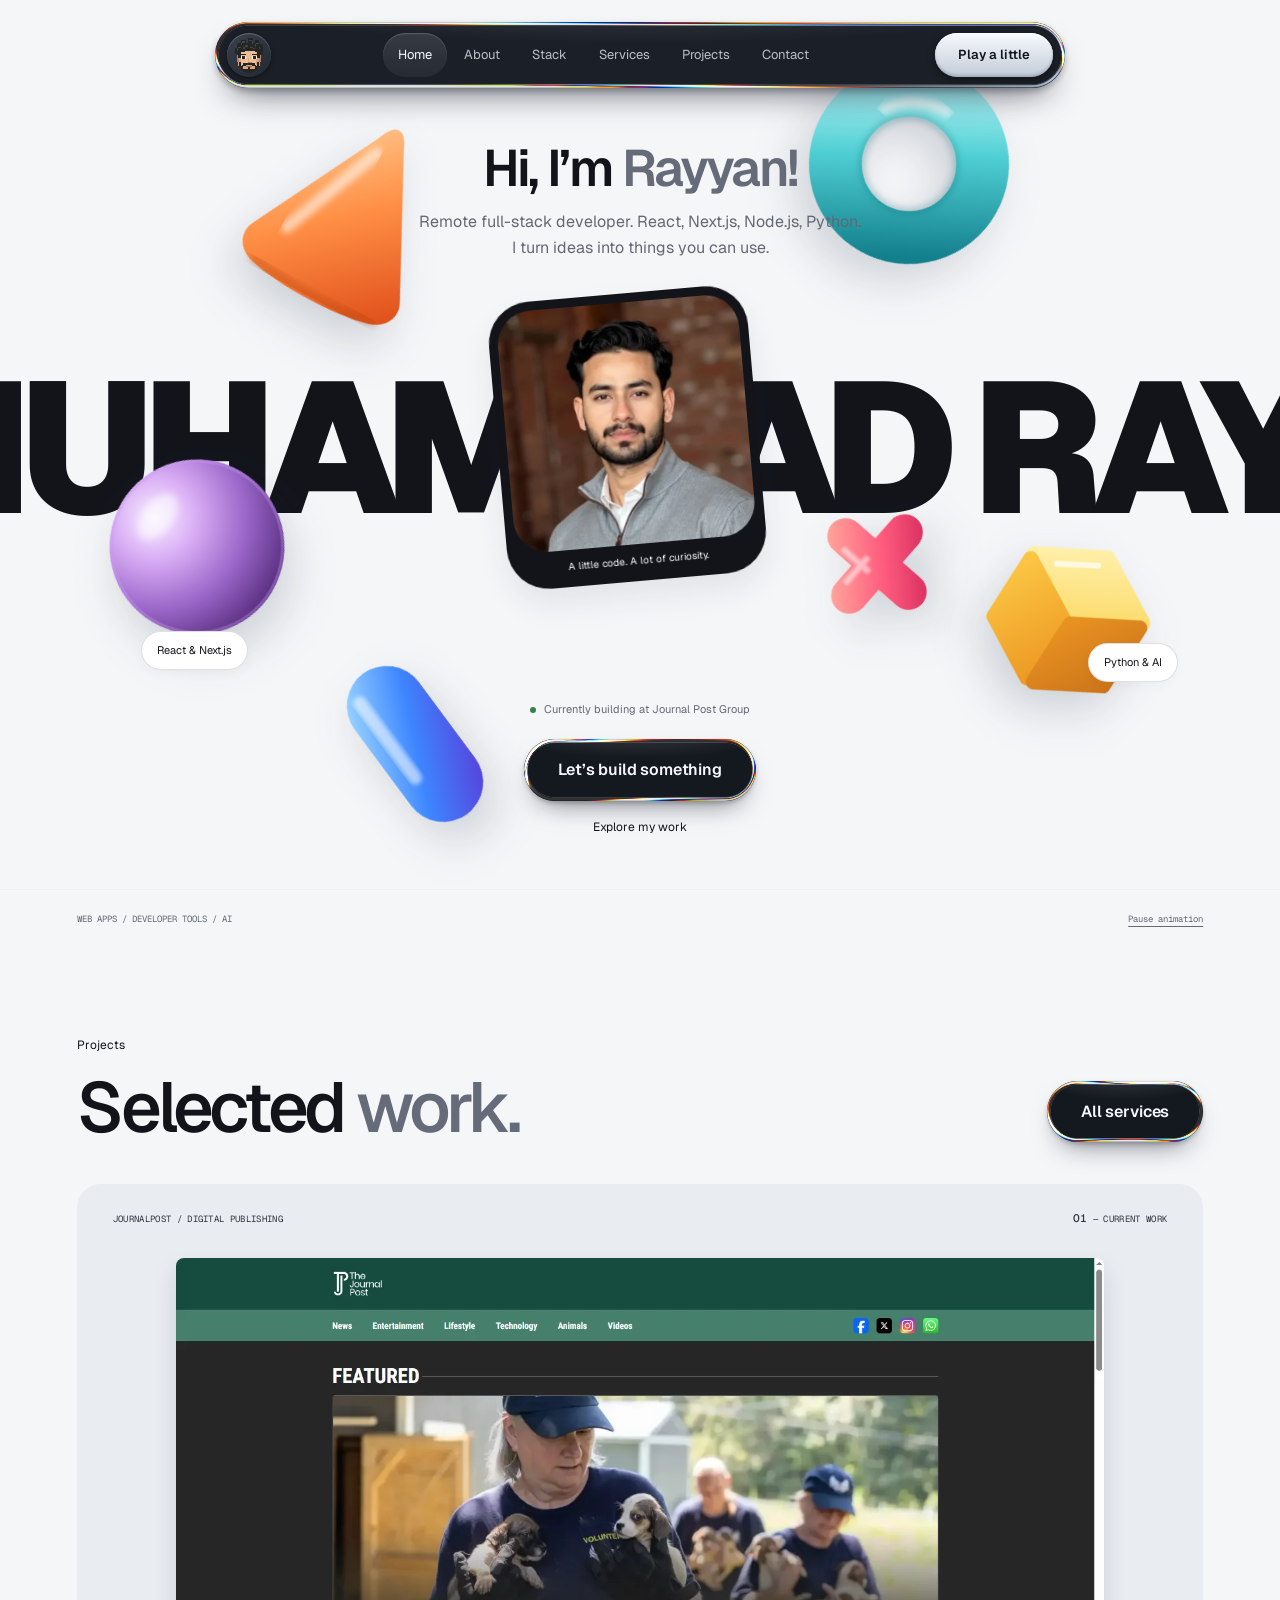
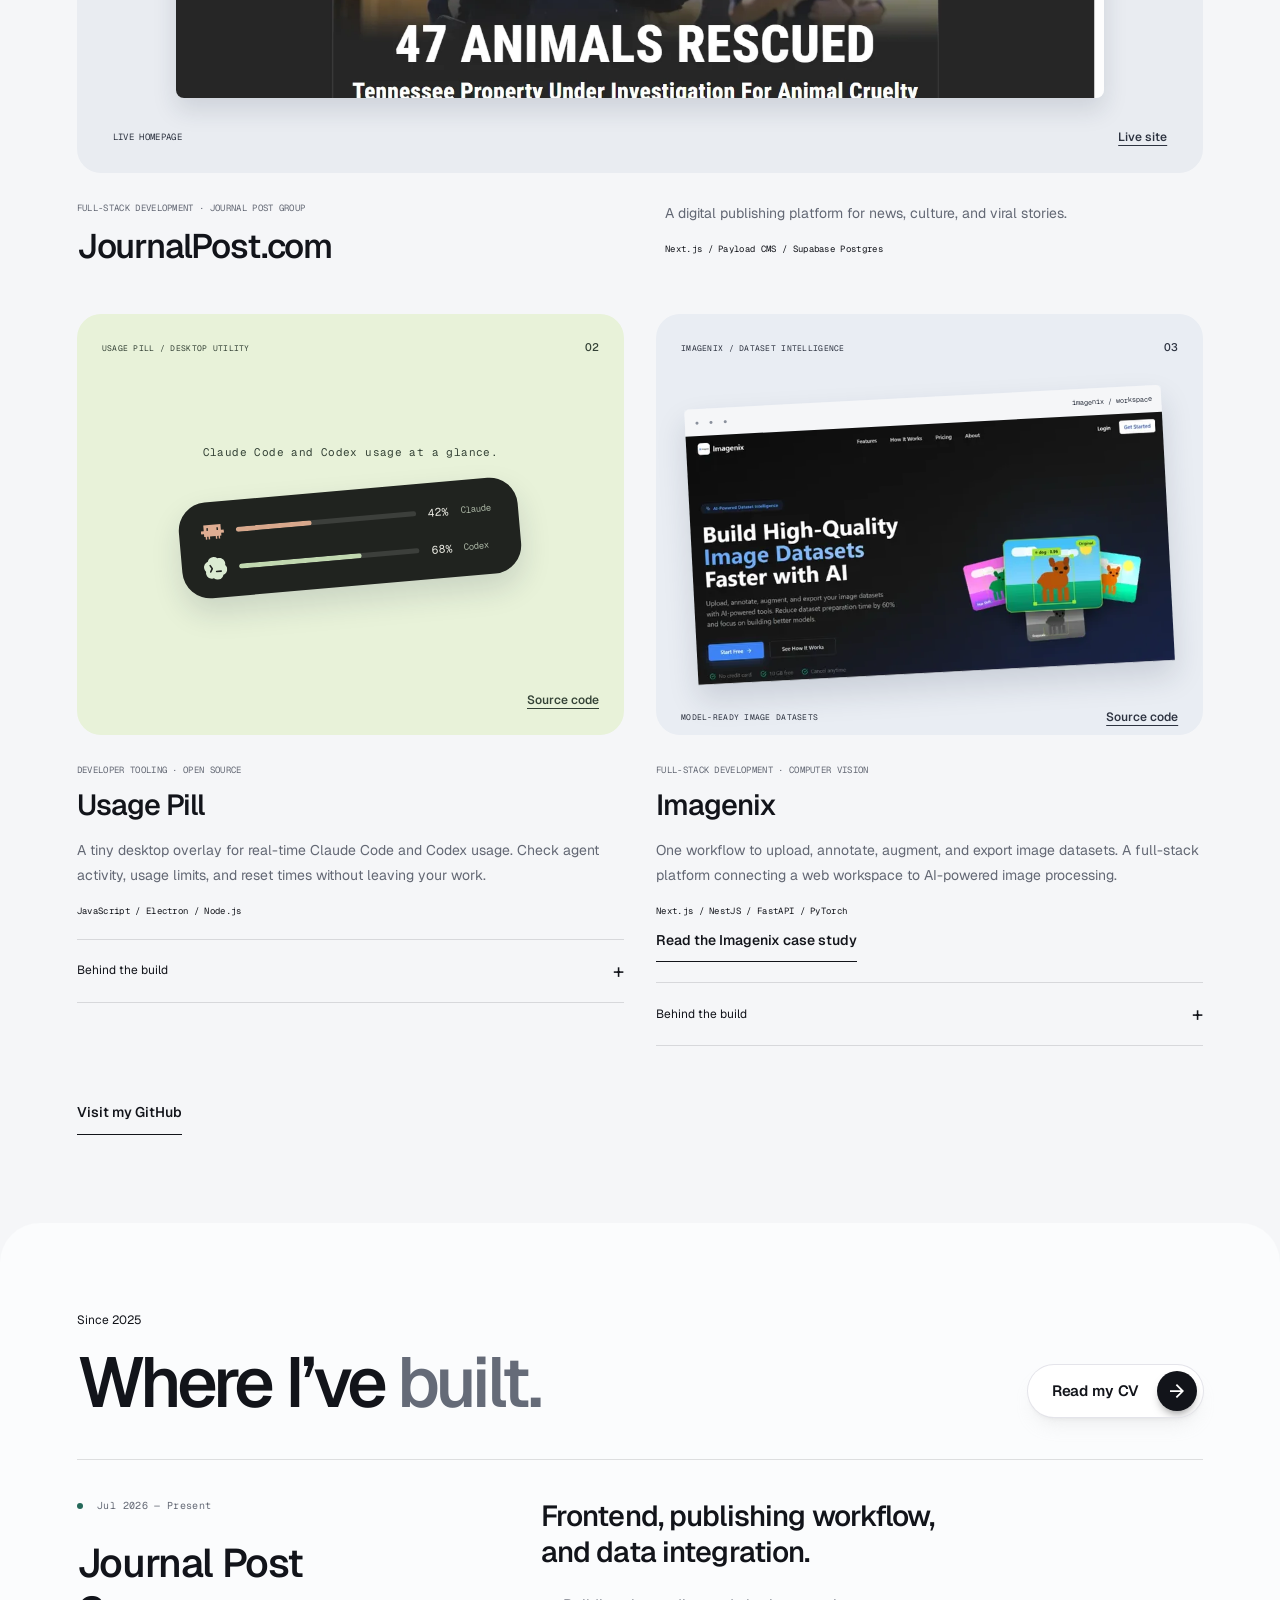
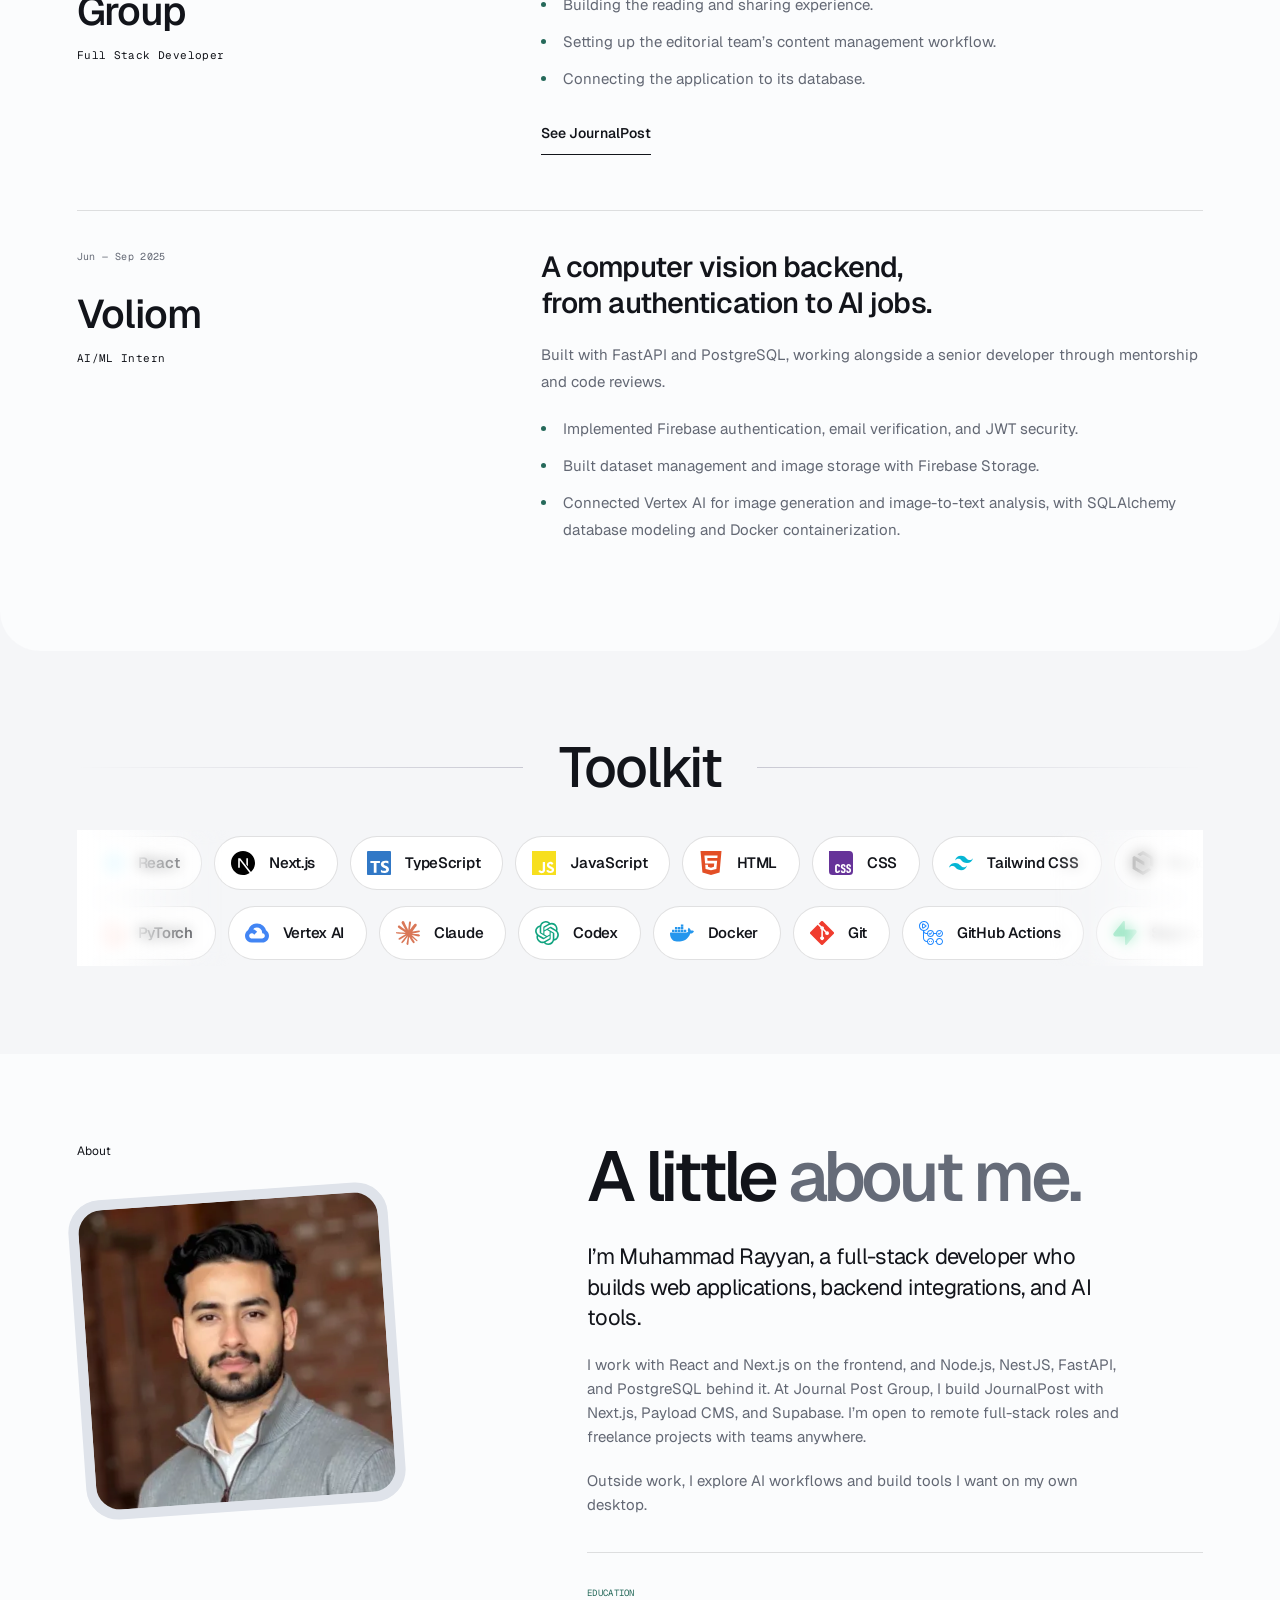
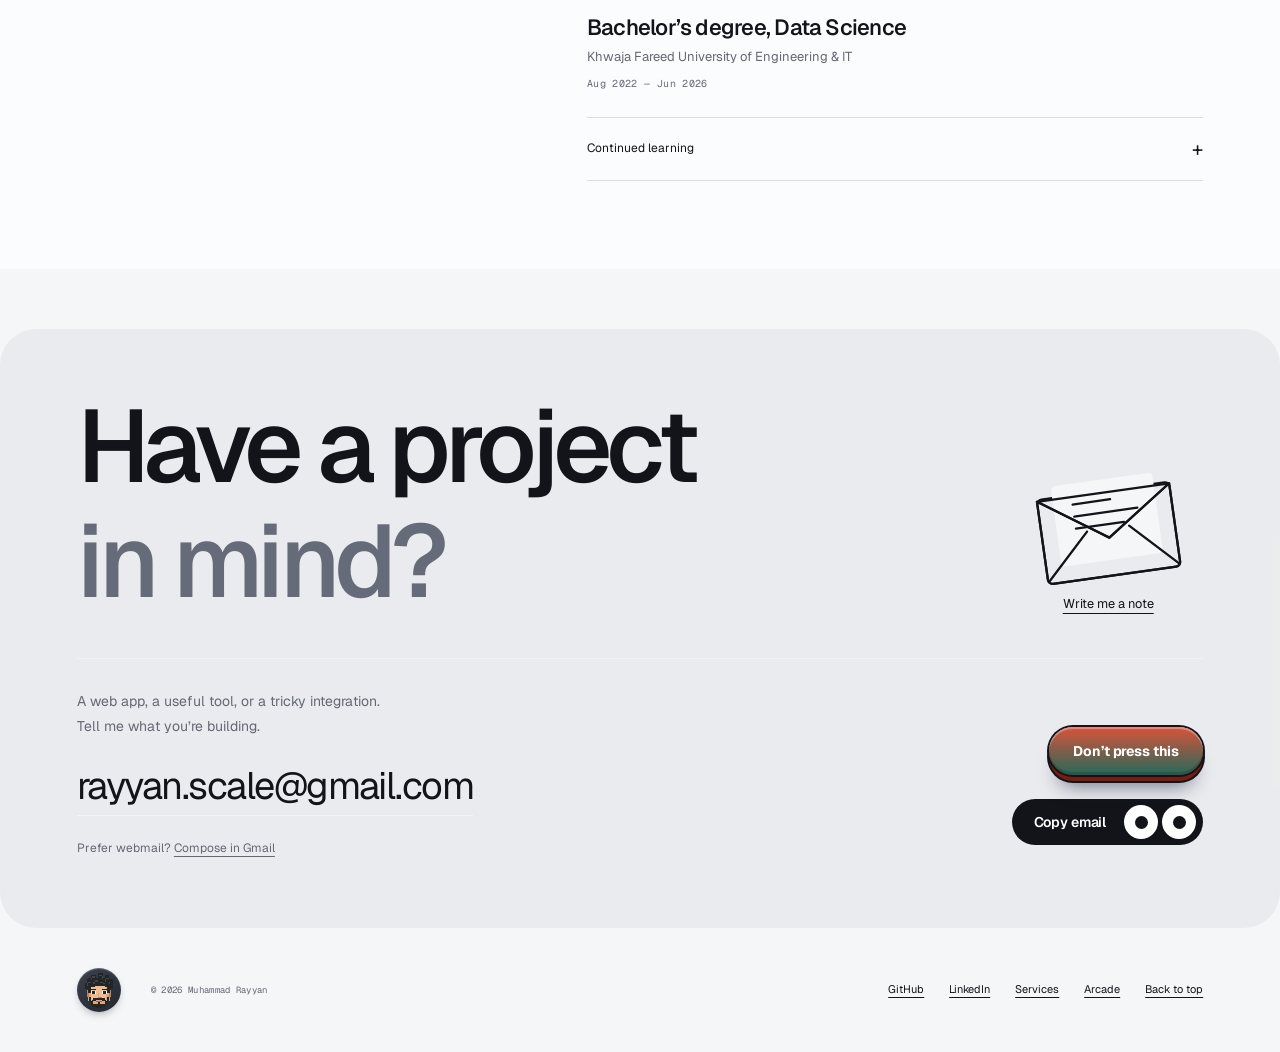
==== commit fedb0abd: "Add a magic cursor that points where you move A rotating arrow follows the pointer with a short spri" ====
--- a/index.html
+++ b/index.html
@@ -51,6 +51,7 @@
     <script src="assets/eye-button.js?v=4" defer></script>
     <script src="assets/navbar.js?v=3" defer></script>
     <script src="assets/favicon.js" defer></script>
+    <script src="assets/magic-cursor.js?v=2" defer></script>
     <script src="assets/gravity.js?v=2" defer></script>
     <script type="application/ld+json">
 {
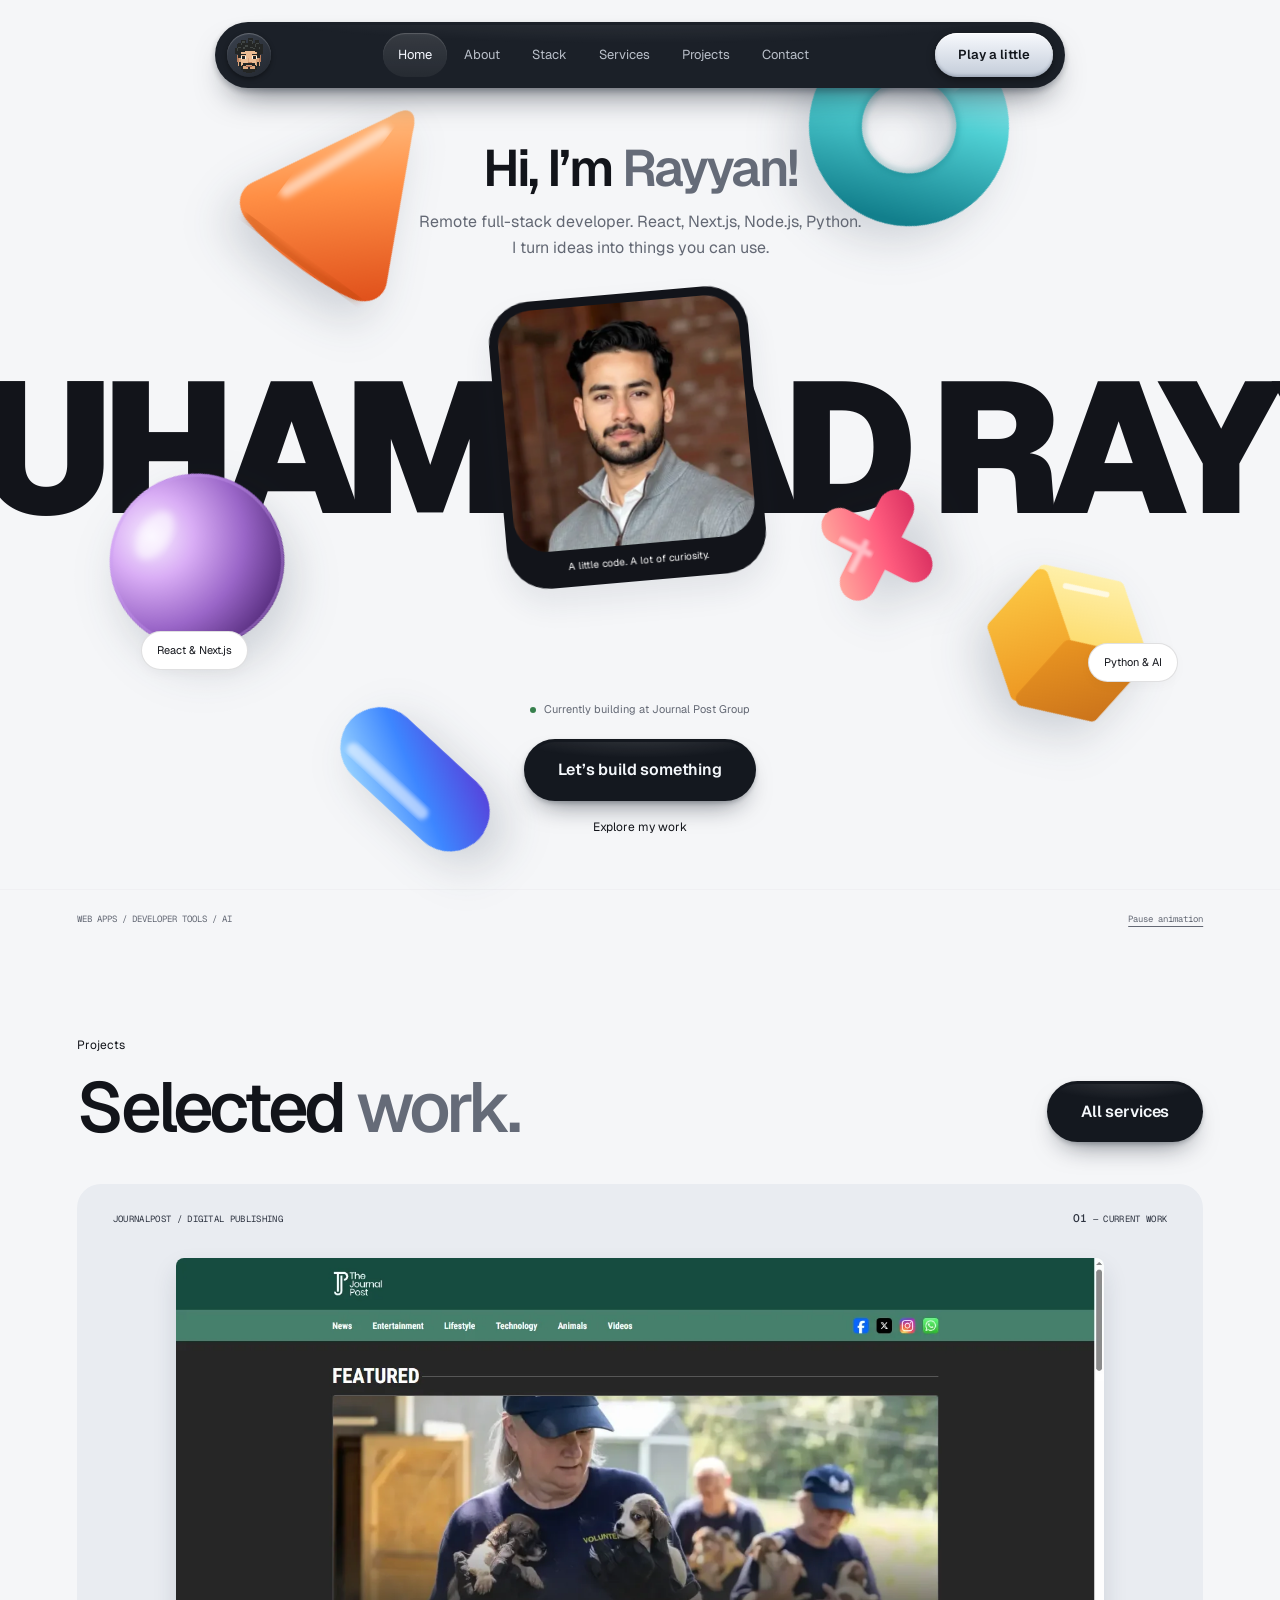
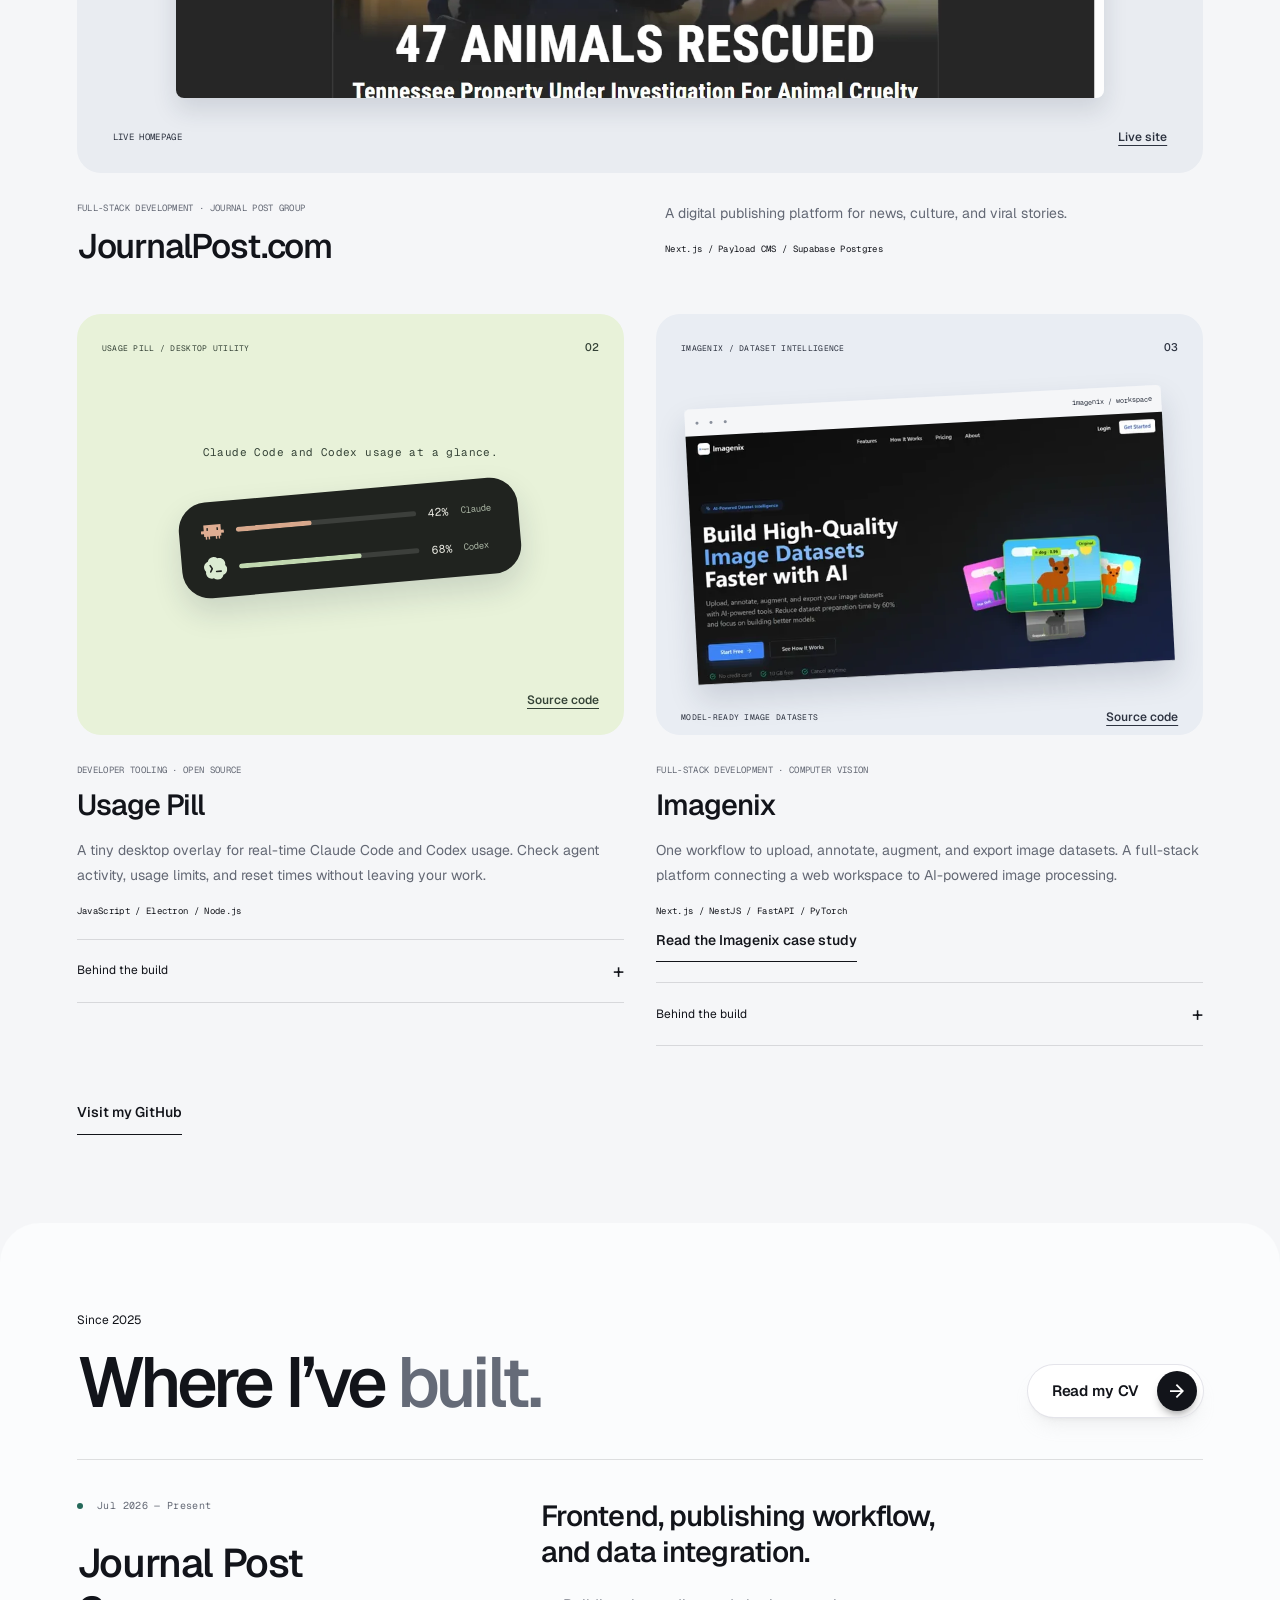
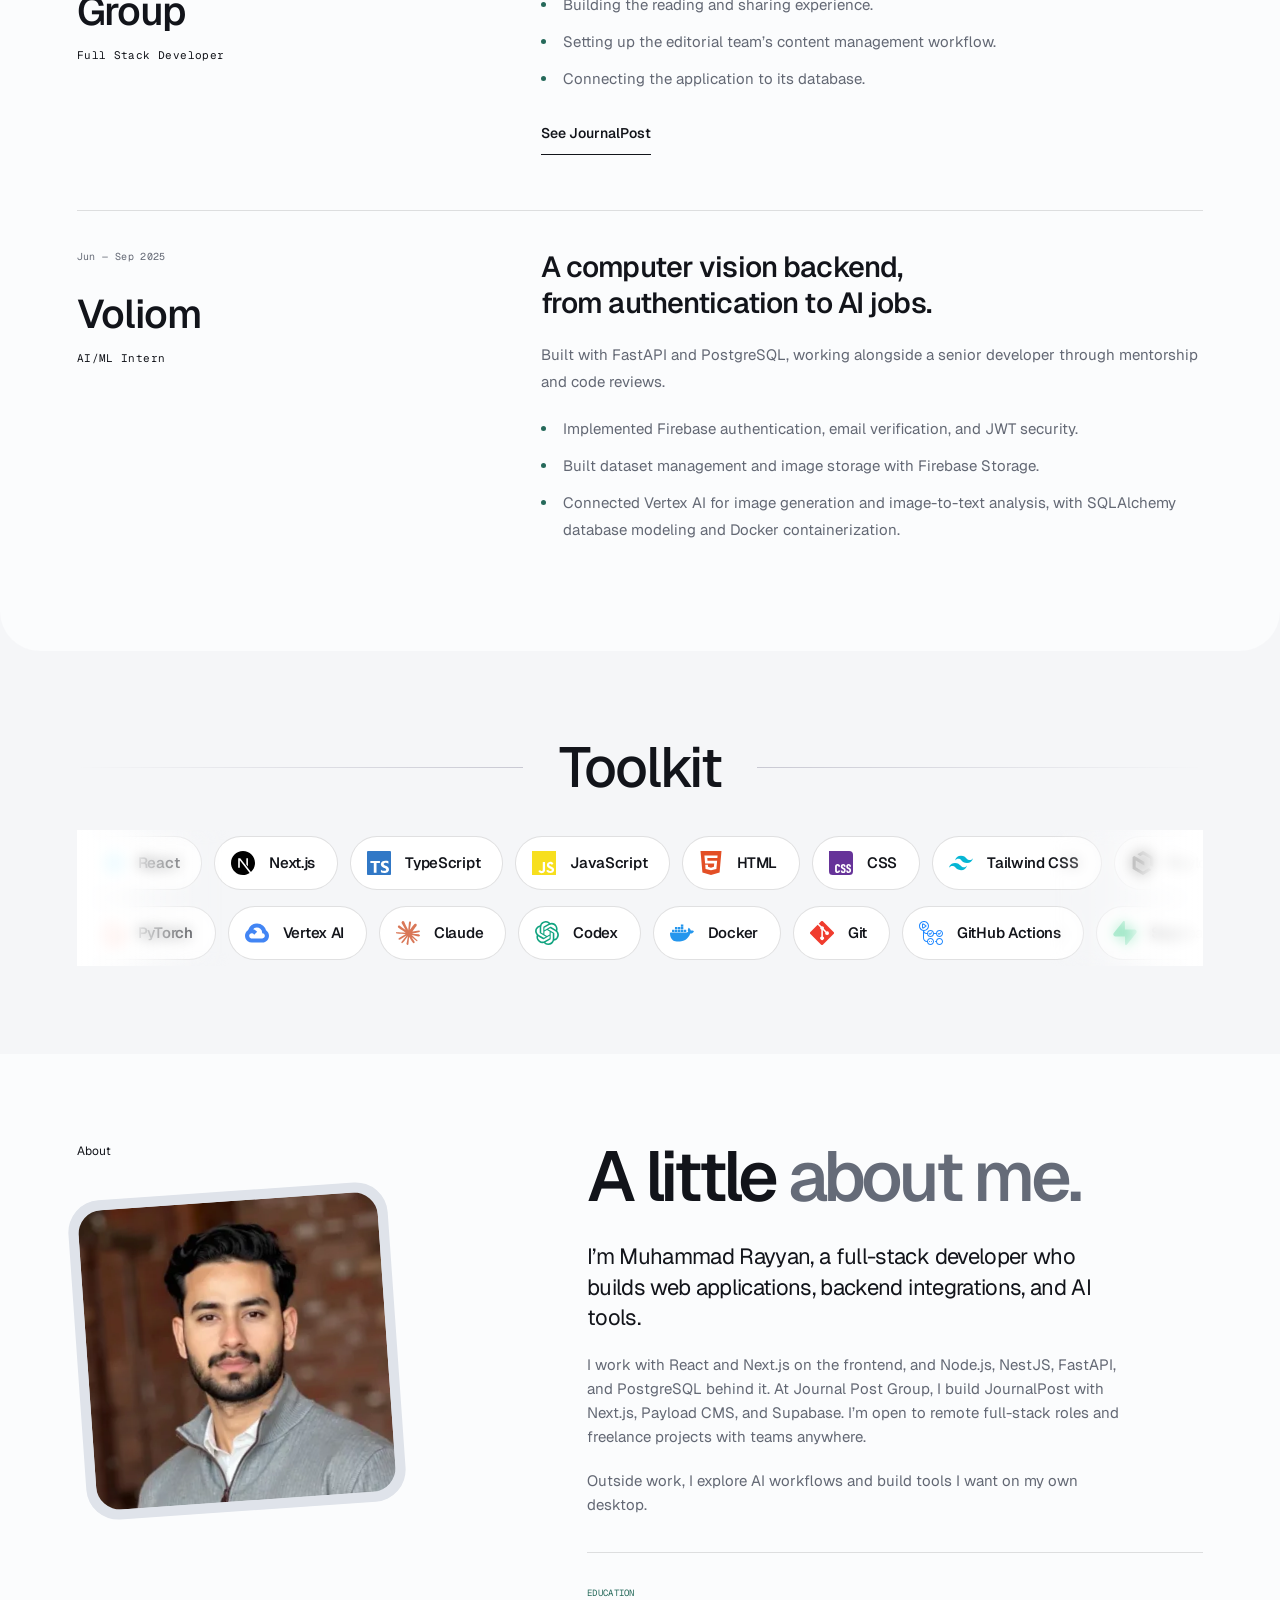
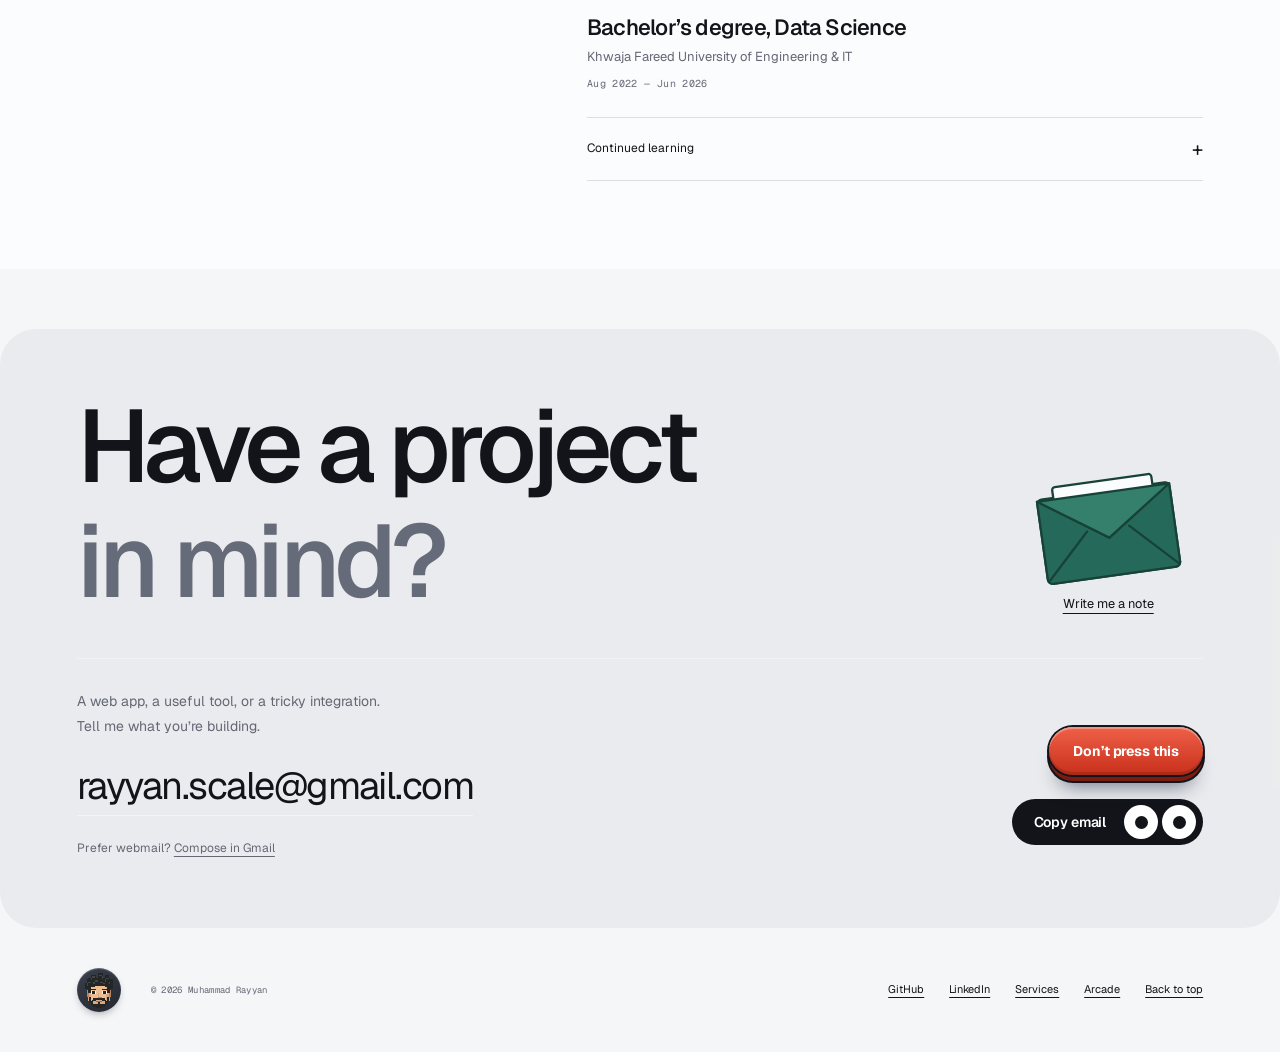
==== commit 0ec0a1ca: "Fix the Don't press this key to stay red and recolor the note envelope in the site teal The key's gr" ====
--- a/index.html
+++ b/index.html
@@ -44,7 +44,7 @@
     <link rel="preload" href="assets/fonts/instrument-serif-italic.woff2" as="font" type="font/woff2" crossorigin />
     <link rel="preload" href="assets/fonts/dm-mono-400.woff2" as="font" type="font/woff2" crossorigin />
     <link rel="preload" href="assets/fonts/space-grotesk-500.woff2" as="font" type="font/woff2" crossorigin />
-    <link rel="stylesheet" href="assets/home.css?v=7532693d" />
+    <link rel="stylesheet" href="assets/home.css?v=9da1f2c6" />
     <script src="assets/portfolio.js?v=2" defer></script>
     <script src="assets/motion.js?v=2" defer></script>
     <script src="assets/liquid-metal-button.js?v=4" defer></script>
@@ -639,19 +639,20 @@
               aria-label="Write me a note at rayyan.scale@gmail.com">
               <svg viewBox="0 0 120 110" width="120" height="110"
                 fill="none" aria-hidden="true" focusable="false">
-                <g class="mail-envelope" stroke="currentColor" stroke-width="1.5"
+                <g class="mail-envelope" stroke="var(--note-ink)" stroke-width="1.5"
                   stroke-linecap="round" stroke-linejoin="round">
-                  <rect x="16" y="42" width="88" height="56" rx="3" />
+                  <rect x="16" y="42" width="88" height="56" rx="3"
+                    fill="var(--note-back)" />
                   <g class="mail-letter">
                     <rect x="27" y="35" width="66" height="52" rx="2"
-                      fill="var(--paper)" stroke="var(--paper)" />
-                    <path d="M39 48h25M39 56h42M39 64h32" stroke="var(--red)" />
+                      fill="var(--panel)" />
+                    <path d="M39 48h25M39 56h42M39 64h32" stroke="var(--note-front)" />
                   </g>
                   <path d="M16 43l44 30 44-30v52a3 3 0 0 1-3 3H19a3 3 0 0 1-3-3Z"
-                    fill="var(--red)" />
+                    fill="var(--note-front)" />
                   <path d="M17 96l29-29m57 29L74 67" />
                   <g class="mail-flap">
-                    <path d="M16 43l44 30 44-30Z" fill="var(--red)" />
+                    <path d="M16 43l44 30 44-30Z" fill="var(--note-flap)" />
                   </g>
                 </g>
               </svg>
--- a/assets/home.css
+++ b/assets/home.css
@@ -860,6 +860,10 @@
   position: relative;
 }
 .mail-note {
+  --note-back: #1b4d41;
+  --note-front: var(--accent);
+  --note-flap: #34806d;
+  --note-ink: #174238;
   position: absolute;
   right: 0;
   bottom: 0;
@@ -1769,18 +1773,18 @@
 /* "Don't press this": an arcade key above Copy email that drops the page into a pile (assets/gravity.js).
    The red face sits on a darker base; pressing sinks the face onto the base and sweeps a shine across it. */
 .gravity-button {
-  --depth: 6px;
+  --depth: 6px; --key-top: #ef6048; --key-bottom: #c8301b; --key-base: #7a1c10;
   position: relative; display: inline-block; padding: 0 0 var(--depth); margin-bottom: 10px; border: 0; border-radius: 999px;
   background: none; color: #fff; font-size: 14px; font-weight: 700; letter-spacing: -.01em; white-space: nowrap;
 }
 .gravity-button[hidden] { display: none; }
 .gravity-button::before {
-  content: ''; position: absolute; inset: var(--depth) 0 0; border-radius: inherit; background: #7a1c10;
+  content: ''; position: absolute; inset: var(--depth) 0 0; border-radius: inherit; background: var(--key-base);
   box-shadow: 0 0 0 2px var(--ink), 0 14px 20px -10px #1e2a42a6;
 }
 .gravity-face {
   position: relative; display: block; overflow: hidden; padding: 13px 24px; border-radius: inherit;
-  background: linear-gradient(180deg, #d9533a, var(--accent));
+  background: linear-gradient(180deg, var(--key-top), var(--key-bottom));
   box-shadow: 0 0 0 2px var(--ink), inset 0 2px 0 #ffffff4d, inset 0 -3px 0 #00000026;
   transition: transform .14s cubic-bezier(.3, 1.5, .5, 1);
 }
@@ -1792,7 +1796,7 @@
 .gravity-button:hover .gravity-face { transform: translateY(-2px); }
 .gravity-button:active .gravity-face { transform: translateY(calc(var(--depth) - 1px)); transition-duration: .06s; }
 .gravity-button[data-shine] .gravity-face::after { animation: gravity-shine .55s cubic-bezier(.2, .7, .3, 1); }
-.gravity-button:focus-visible { outline: 2px solid var(--accent); outline-offset: 5px; }
+.gravity-button:focus-visible { outline: 2px solid var(--key-bottom); outline-offset: 5px; }
 @keyframes gravity-shine { to { transform: translateX(380%) skewX(-22deg); } }
 .gravity-restore {
   position: fixed; z-index: 2000; top: calc(18px + env(safe-area-inset-top, 0px)); left: 50%; transform: translateX(-50%);
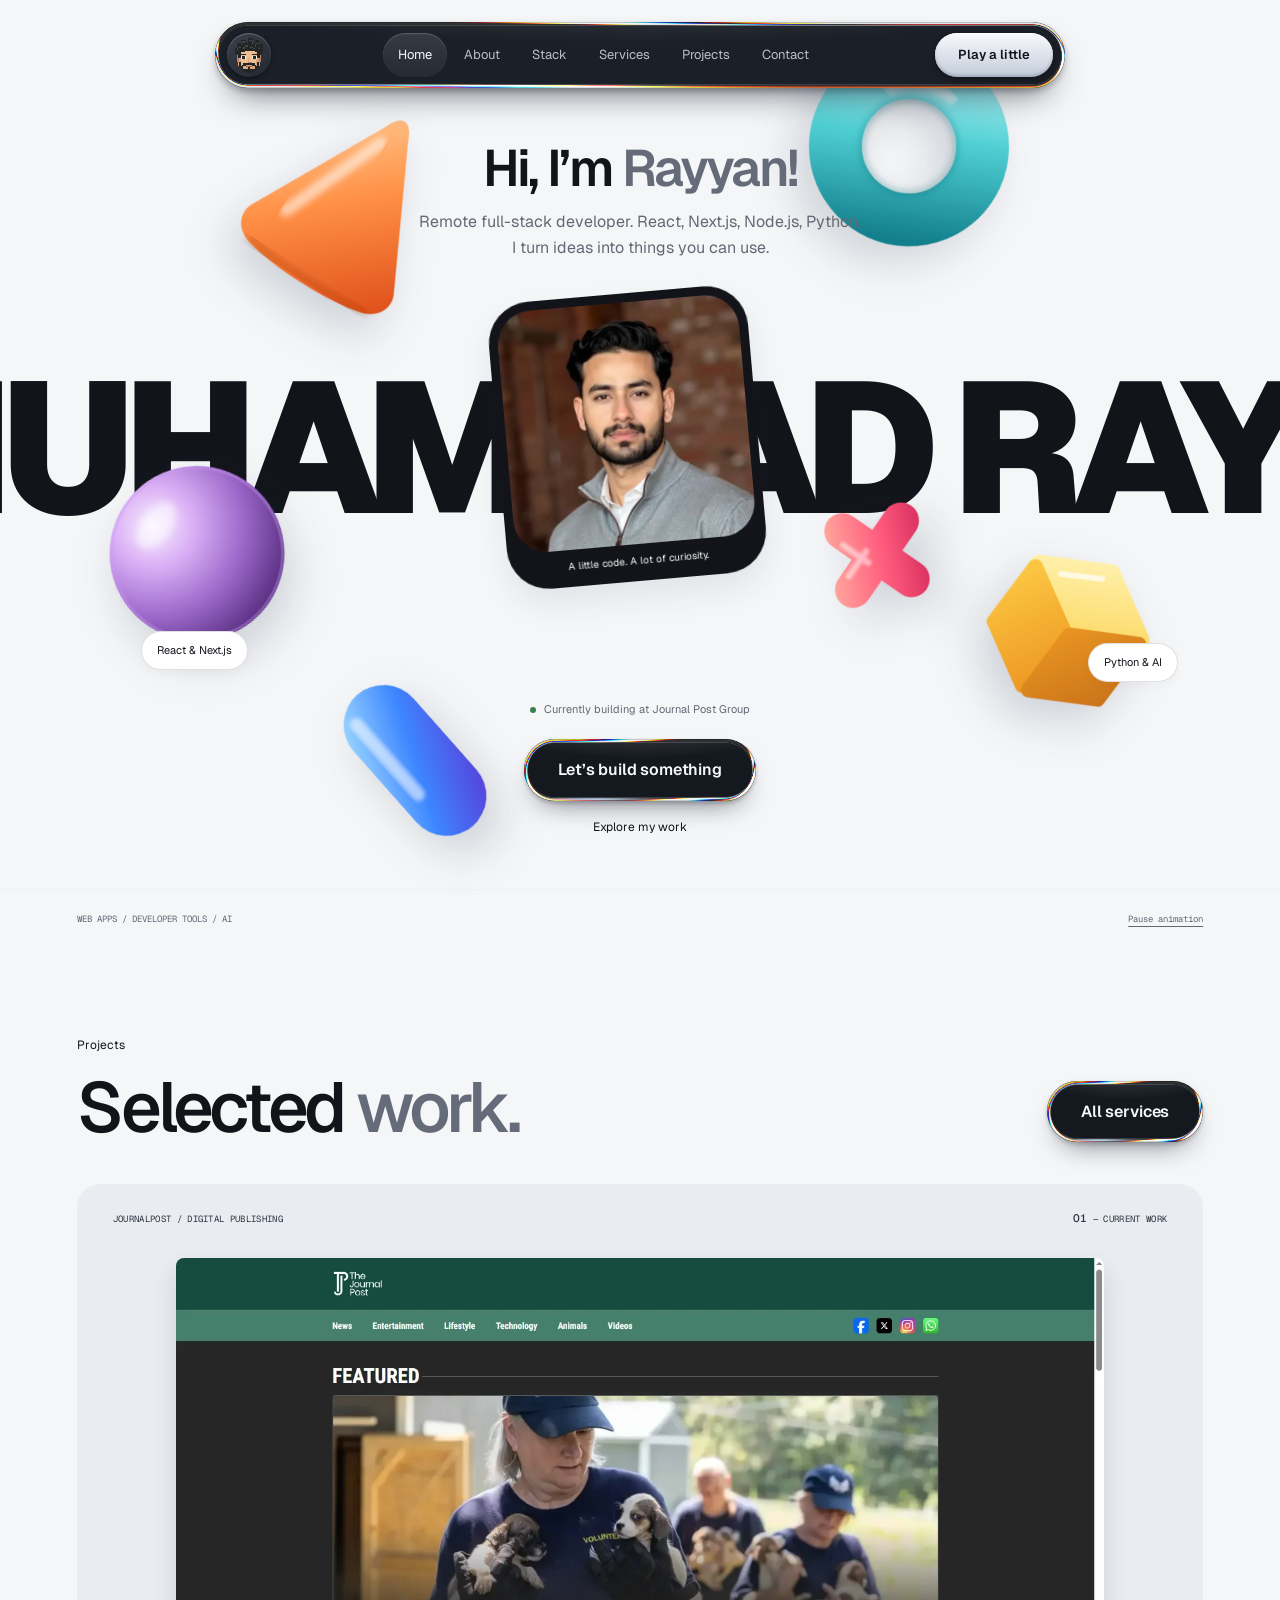
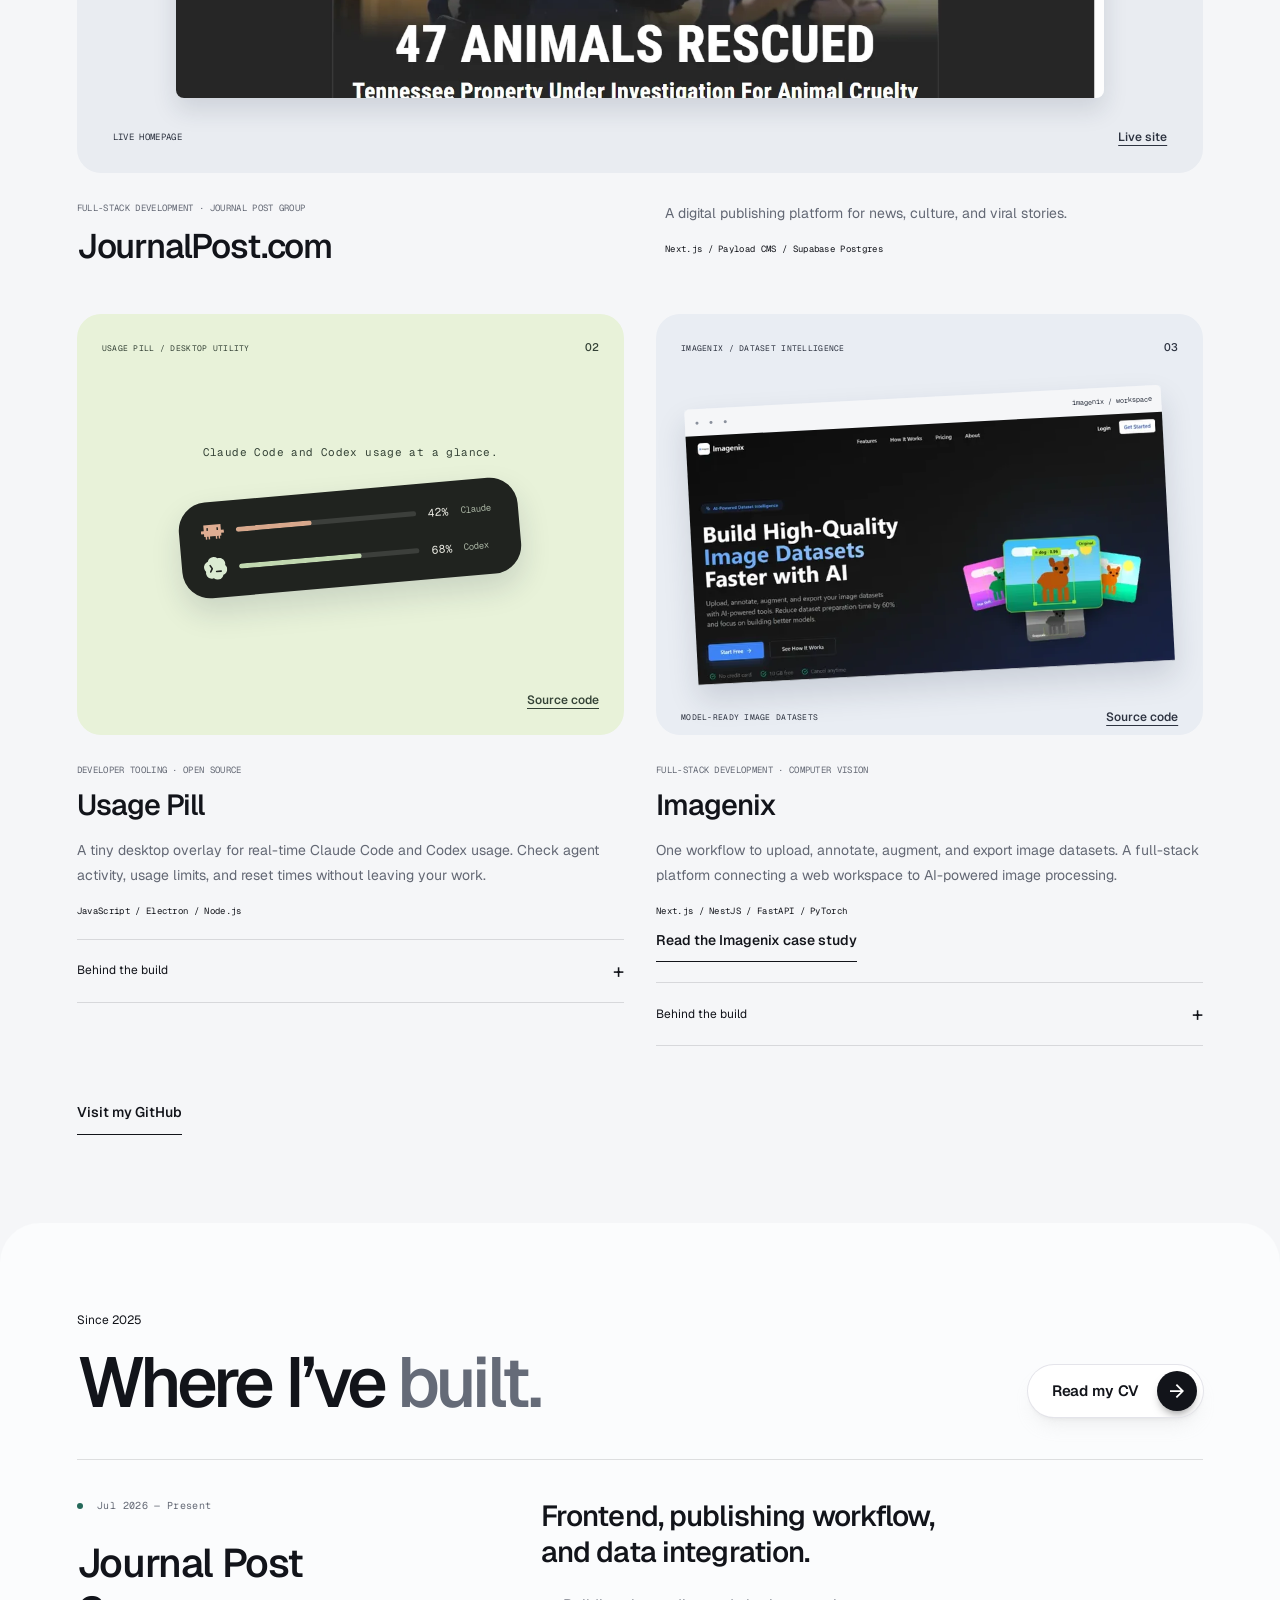
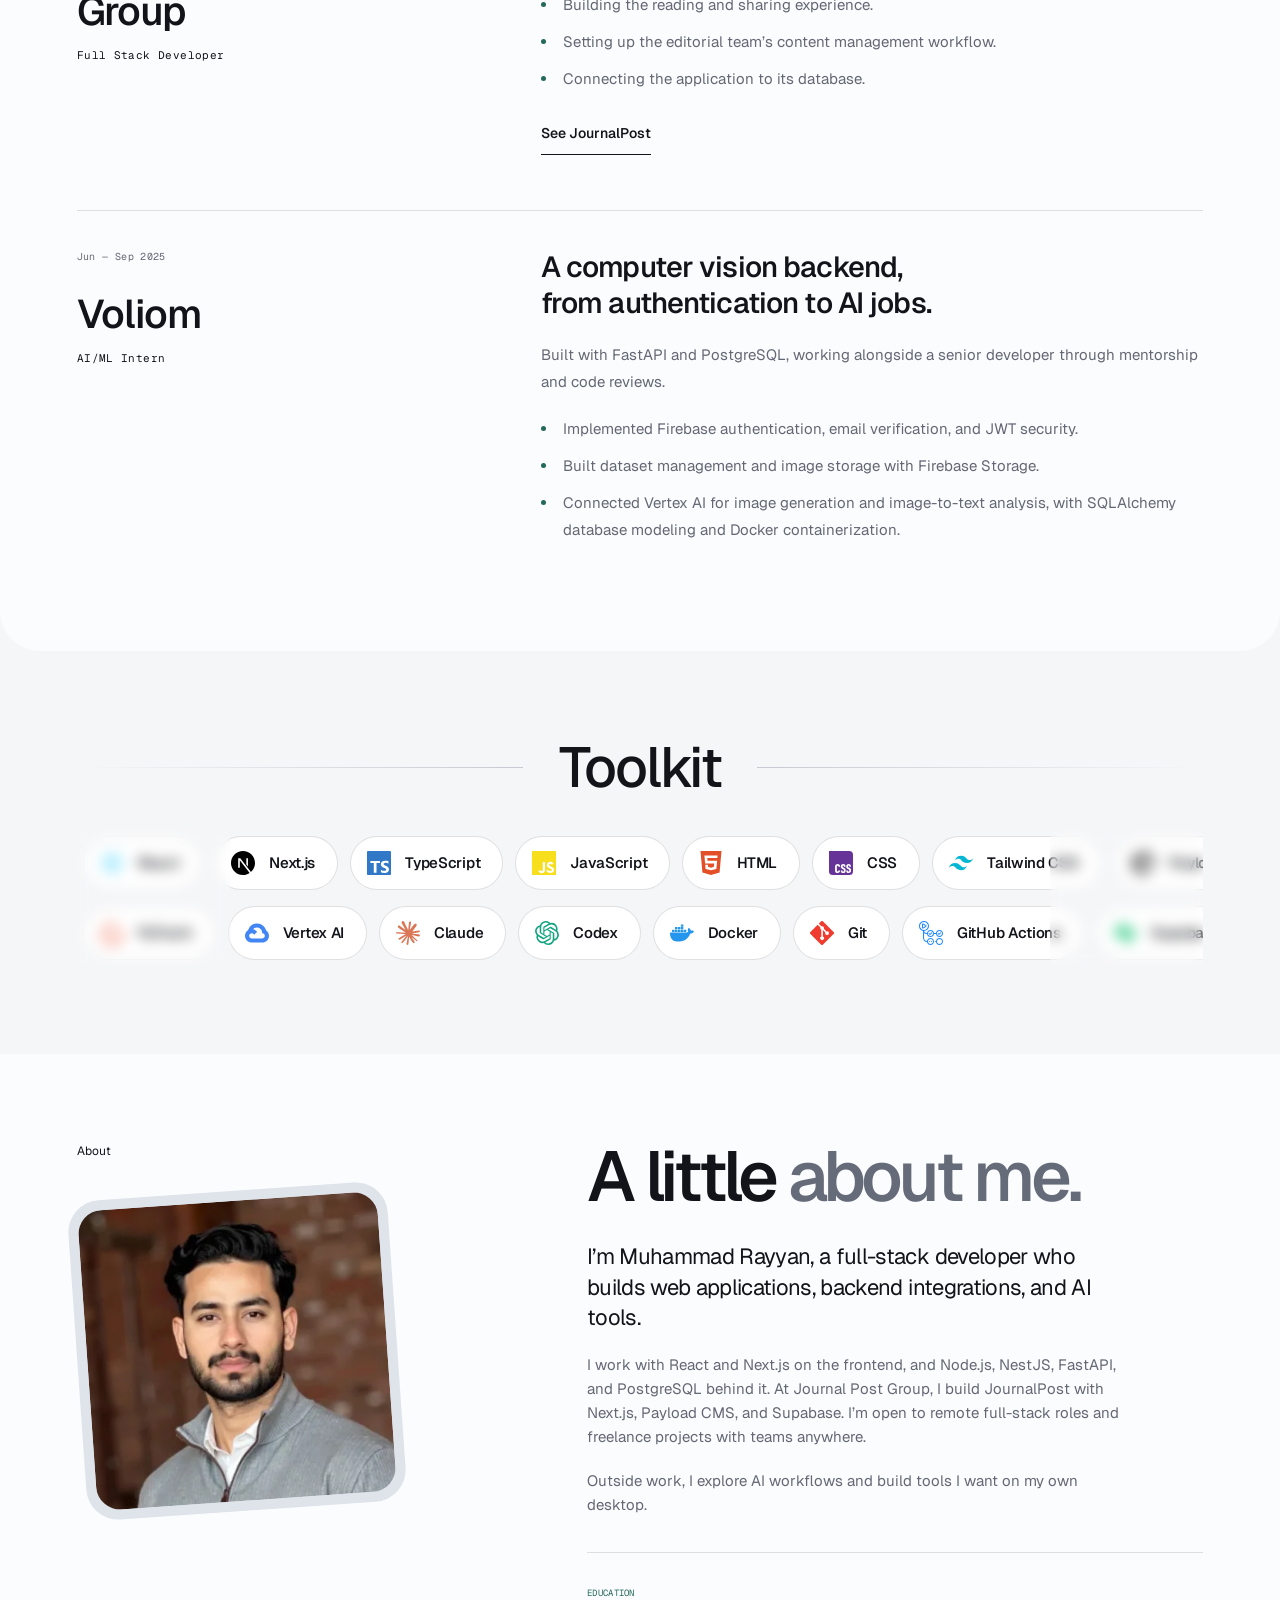
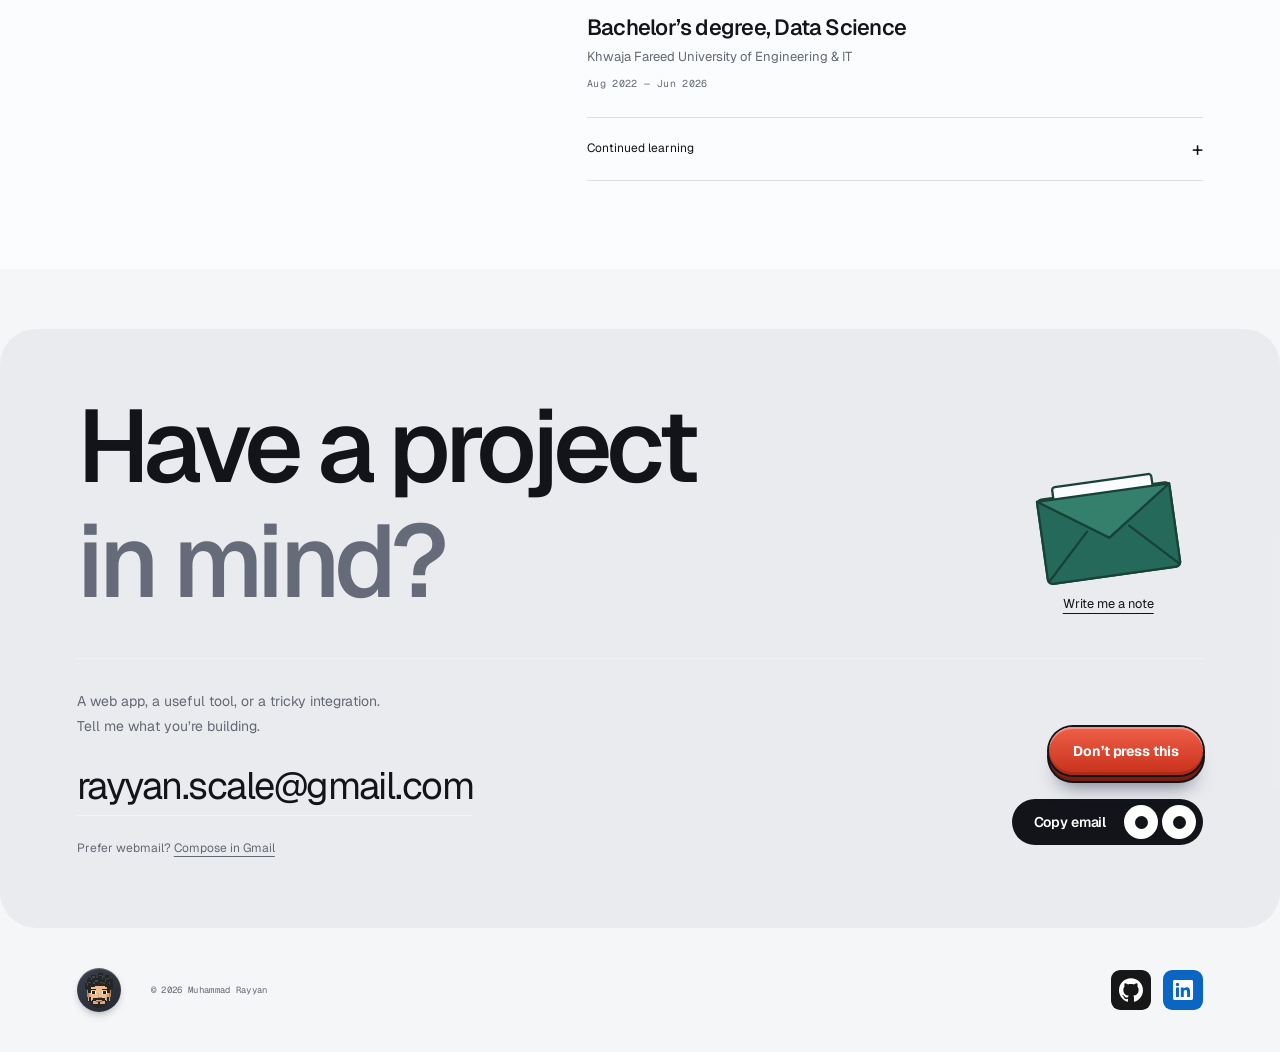
==== commit 76a087a5: "Swap footer GitHub and LinkedIn links for icon tiles and drop the Services, Arcade and Back to top l" ====
--- a/index.html
+++ b/index.html
@@ -44,7 +44,7 @@
     <link rel="preload" href="assets/fonts/instrument-serif-italic.woff2" as="font" type="font/woff2" crossorigin />
     <link rel="preload" href="assets/fonts/dm-mono-400.woff2" as="font" type="font/woff2" crossorigin />
     <link rel="preload" href="assets/fonts/space-grotesk-500.woff2" as="font" type="font/woff2" crossorigin />
-    <link rel="stylesheet" href="assets/home.css?v=9da1f2c6" />
+    <link rel="stylesheet" href="assets/home.css?v=84378f63" />
     <script src="assets/portfolio.js?v=2" defer></script>
     <script src="assets/motion.js?v=2" defer></script>
     <script src="assets/liquid-metal-button.js?v=4" defer></script>
@@ -700,19 +700,8 @@
       <a class="footer-avatar" href="#home" aria-label="Muhammad Rayyan, home"><img src="assets/favicon.svg" alt="" width="44" height="44" /></a>
       <p class="mono">© <span id="year">2026</span> Muhammad Rayyan</p>
       <div>
-        <a
-          href="https://github.com/mrayyan911"
-          target="_blank"
-          rel="noopener noreferrer"
-          >GitHub</a
-        ><a
-          href="https://linkedin.com/in/muhammadrayyan911"
-          target="_blank"
-          rel="noopener noreferrer"
-          >LinkedIn</a
-        ><a href="services/">Services</a
-        ><a href="arcade/">Arcade</a
-        ><a href="#home">Back to top</a>
+        <a class="social-icon" href="https://github.com/mrayyan911" target="_blank" rel="noopener noreferrer" aria-label="GitHub"><svg viewBox="0 0 24 24" aria-hidden="true" focusable="false"><rect width="24" height="24" rx="4.5" fill="#181717"/><path transform="translate(4.8 4.8) scale(.6)" fill="#fff" d="M12 .297c-6.63 0-12 5.373-12 12 0 5.303 3.438 9.8 8.205 11.385.6.113.82-.258.82-.577 0-.285-.01-1.04-.015-2.04-3.338.724-4.042-1.61-4.042-1.61C4.422 18.07 3.633 17.7 3.633 17.7c-1.087-.744.084-.729.084-.729 1.205.084 1.838 1.236 1.838 1.236 1.07 1.835 2.809 1.305 3.495.998.108-.776.417-1.305.76-1.605-2.665-.3-5.466-1.332-5.466-5.93 0-1.31.465-2.38 1.235-3.22-.135-.303-.54-1.523.105-3.176 0 0 1.005-.322 3.3 1.23.96-.267 1.98-.399 3-.405 1.02.006 2.04.138 3 .405 2.28-1.552 3.285-1.23 3.285-1.23.645 1.653.24 2.873.12 3.176.765.84 1.23 1.91 1.23 3.22 0 4.61-2.805 5.625-5.475 5.92.42.36.81 1.096.81 2.22 0 1.606-.015 2.896-.015 3.286 0 .315.21.69.825.57C20.565 22.092 24 17.592 24 12.297c0-6.627-5.373-12-12-12"/></svg></a>
+        <a class="social-icon" href="https://linkedin.com/in/muhammadrayyan911" target="_blank" rel="noopener noreferrer" aria-label="LinkedIn"><svg viewBox="0 0 1024 1024" aria-hidden="true" focusable="false"><rect width="1024" height="1024" rx="190" fill="#0a66c2"/><path fill="#fff" d="M693.05 693.16h-76v-119c0-28.39-.58-64.92-39.59-64.92-39.61 0-45.66 30.89-45.66 62.82v121.1h-76V448.38h73v33.37h1c10.2-19.24 35-39.54 72-39.54 77 0 91.21 50.66 91.21 116.6v134.35Zm-323-278.28a44.12 44.12 0 1 1 44.12-44.14 44.07 44.07 0 0 1-44.09 44.14Zm38.09 278.28H332V448.38h76.18ZM731.06 256h-437.2c-20.93 0-37.86 16.54-37.86 37v439c0 20.43 16.93 37 37.86 37H731c20.9 0 38-16.52 38-37V293c0-20.41-17.1-37-38-37Z"/></svg></a>
       </div>
     </footer>
   </body>
--- a/assets/home.css
+++ b/assets/home.css
@@ -1805,6 +1805,11 @@
 }
 .gravity-restore:hover { background: var(--accent); }
 .gravity-restore:focus-visible { outline: 2px solid var(--accent); outline-offset: 4px; }
+.cohesion .site-footer > div { align-items: center; justify-content: flex-start; gap: 12px; }
+.cohesion .site-footer .social-icon { display: inline-grid; place-items: center; width: 40px; height: 40px; min-height: 0; text-decoration: none; transition: transform .2s; }
+.cohesion .site-footer .social-icon svg { width: 40px; height: 40px; border-radius: 9px; }
+.cohesion .site-footer .social-icon:hover { transform: translateY(-2px); }
+.cohesion .site-footer .social-icon:focus-visible { outline: 2px solid var(--accent); outline-offset: 3px; border-radius: 9px; }
 /* liquid-metal-button.css */
 /* Liquid metal button: dark glass face, chrome rim drawn by WebGL.
    Without JS/WebGL the conic-gradient rim below is the complete design. */
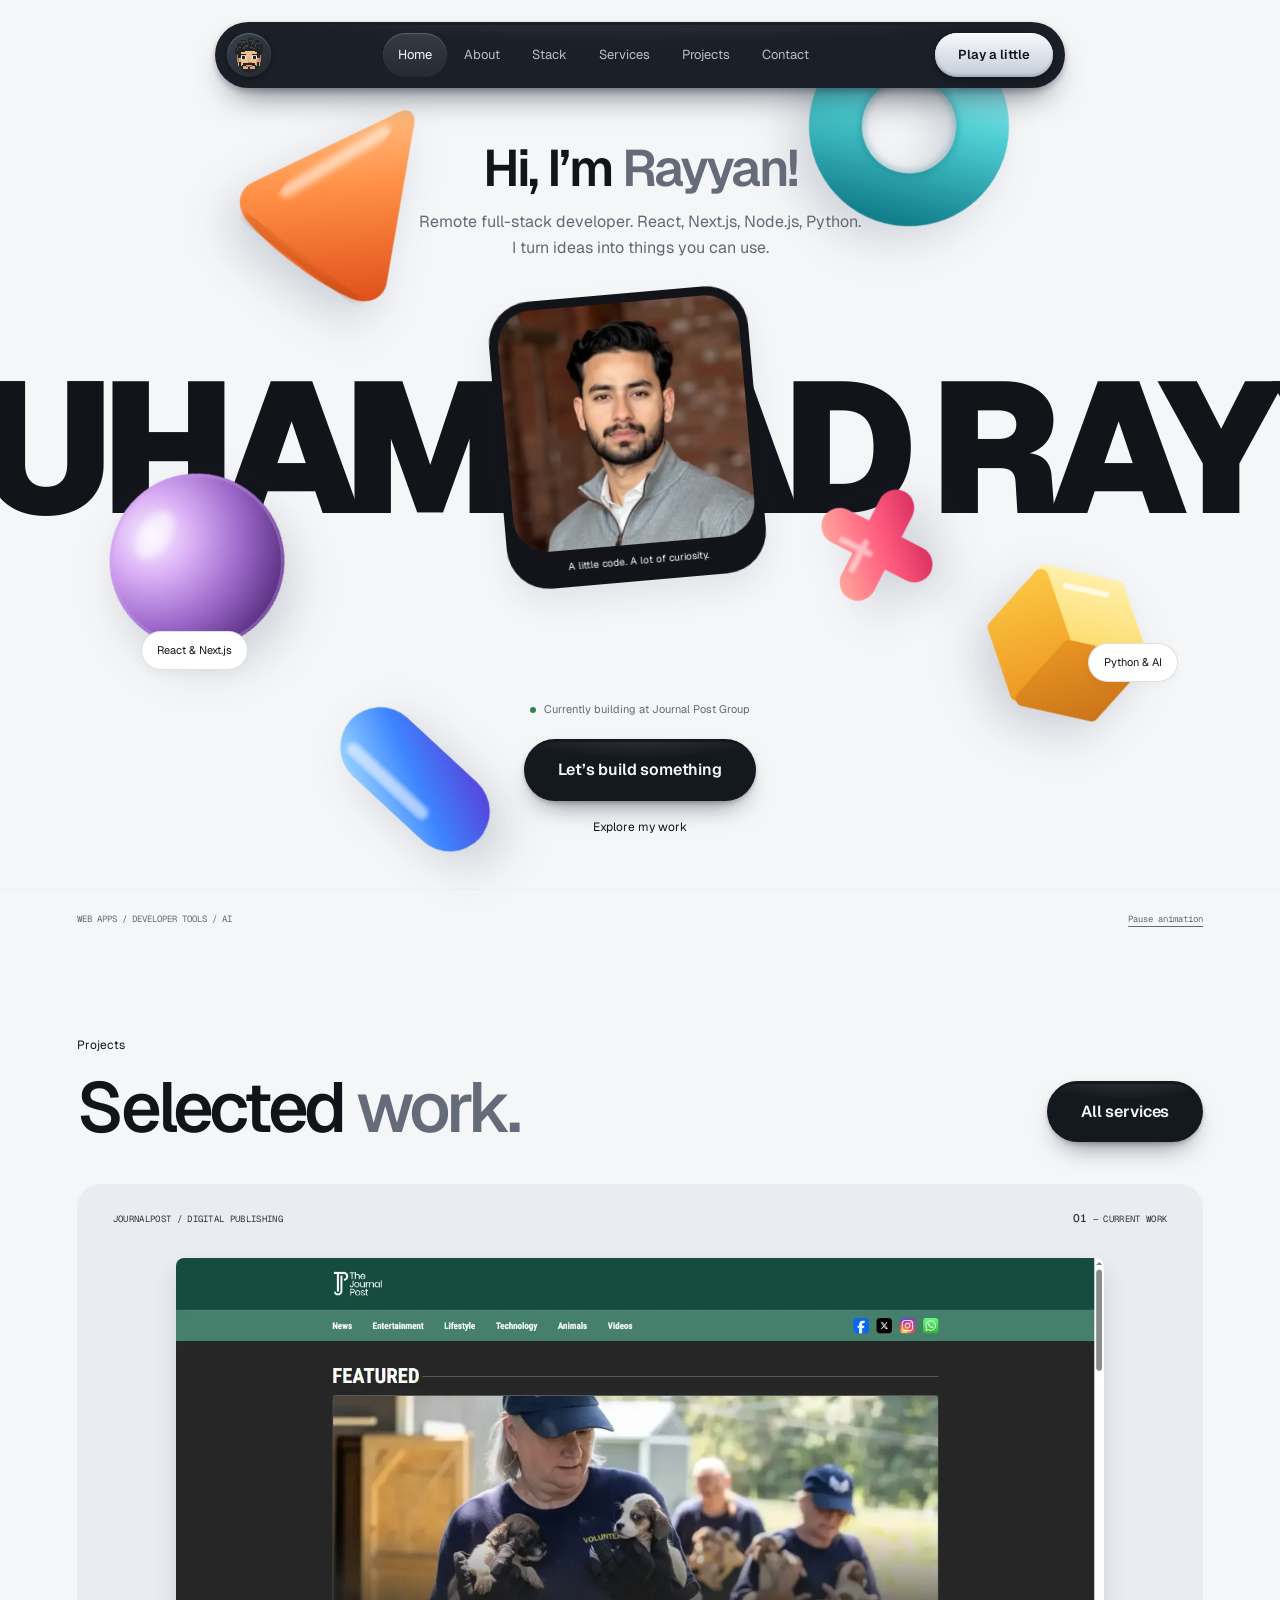
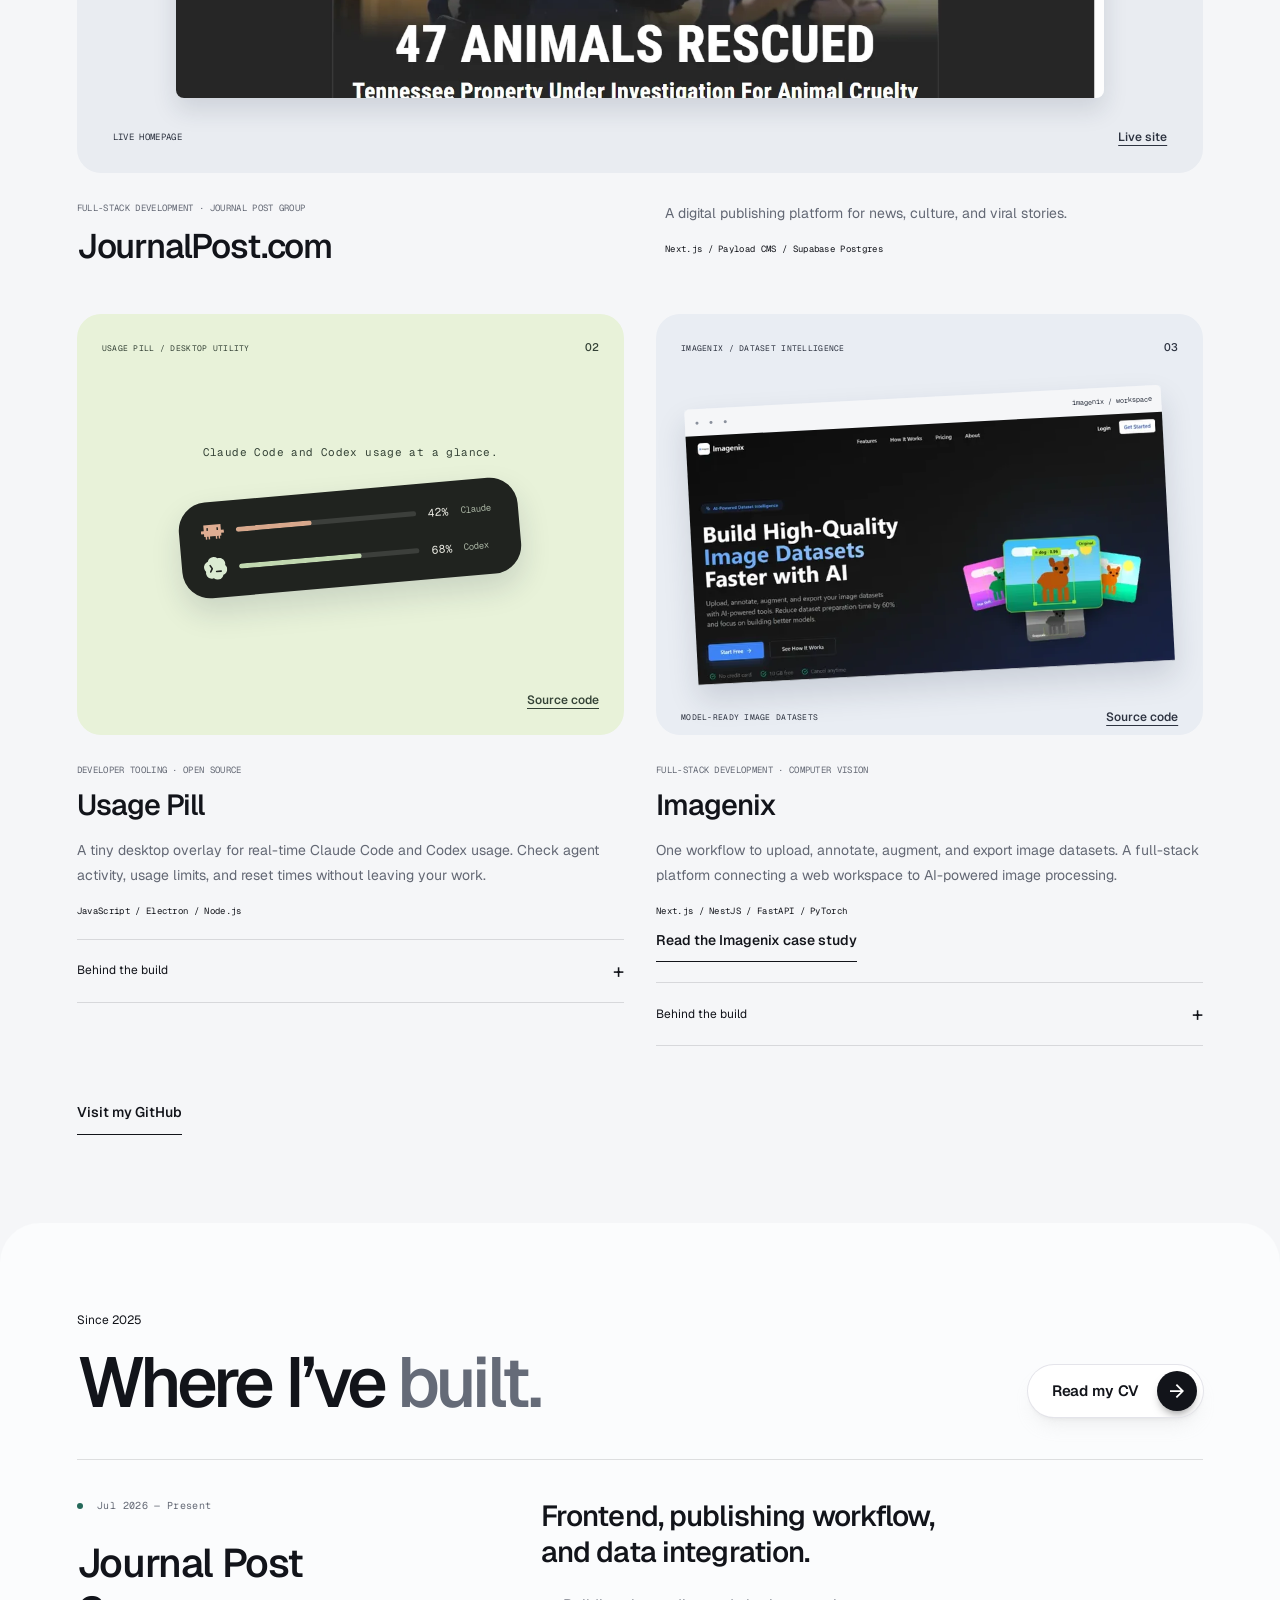
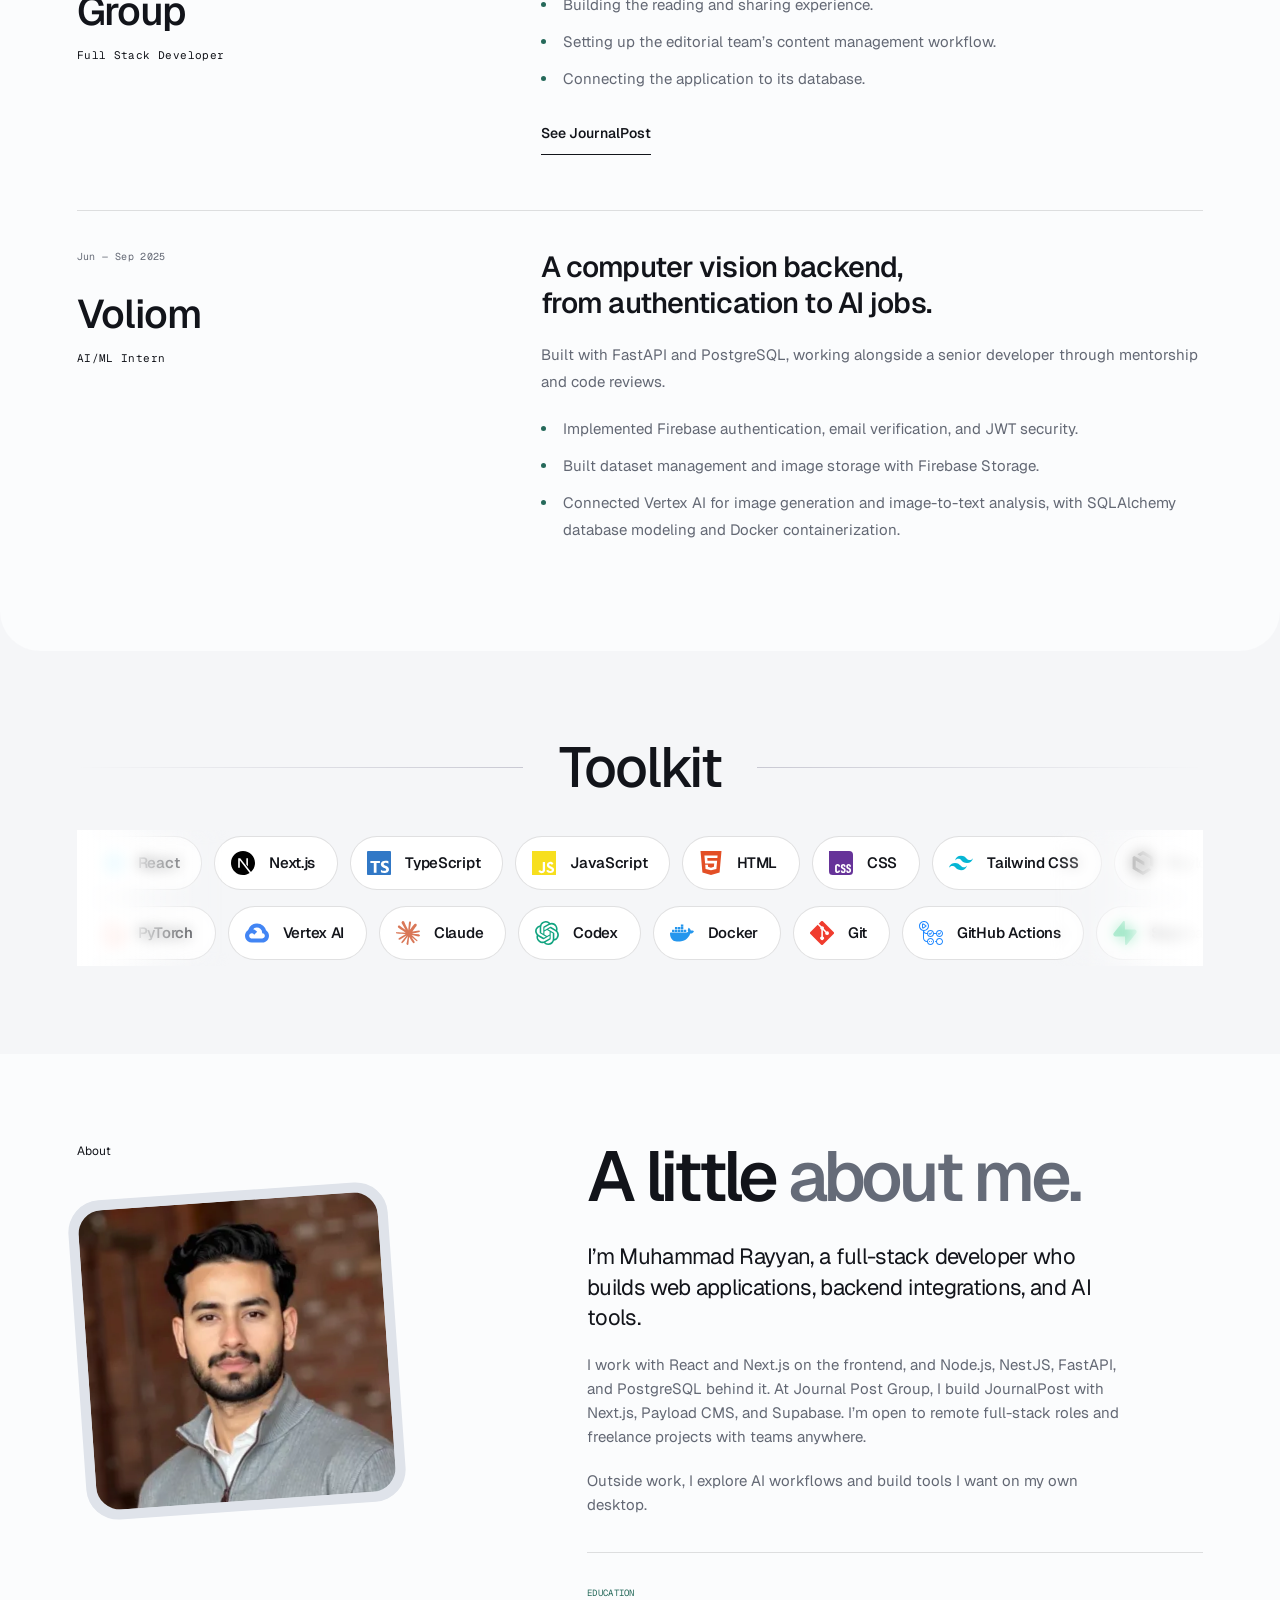
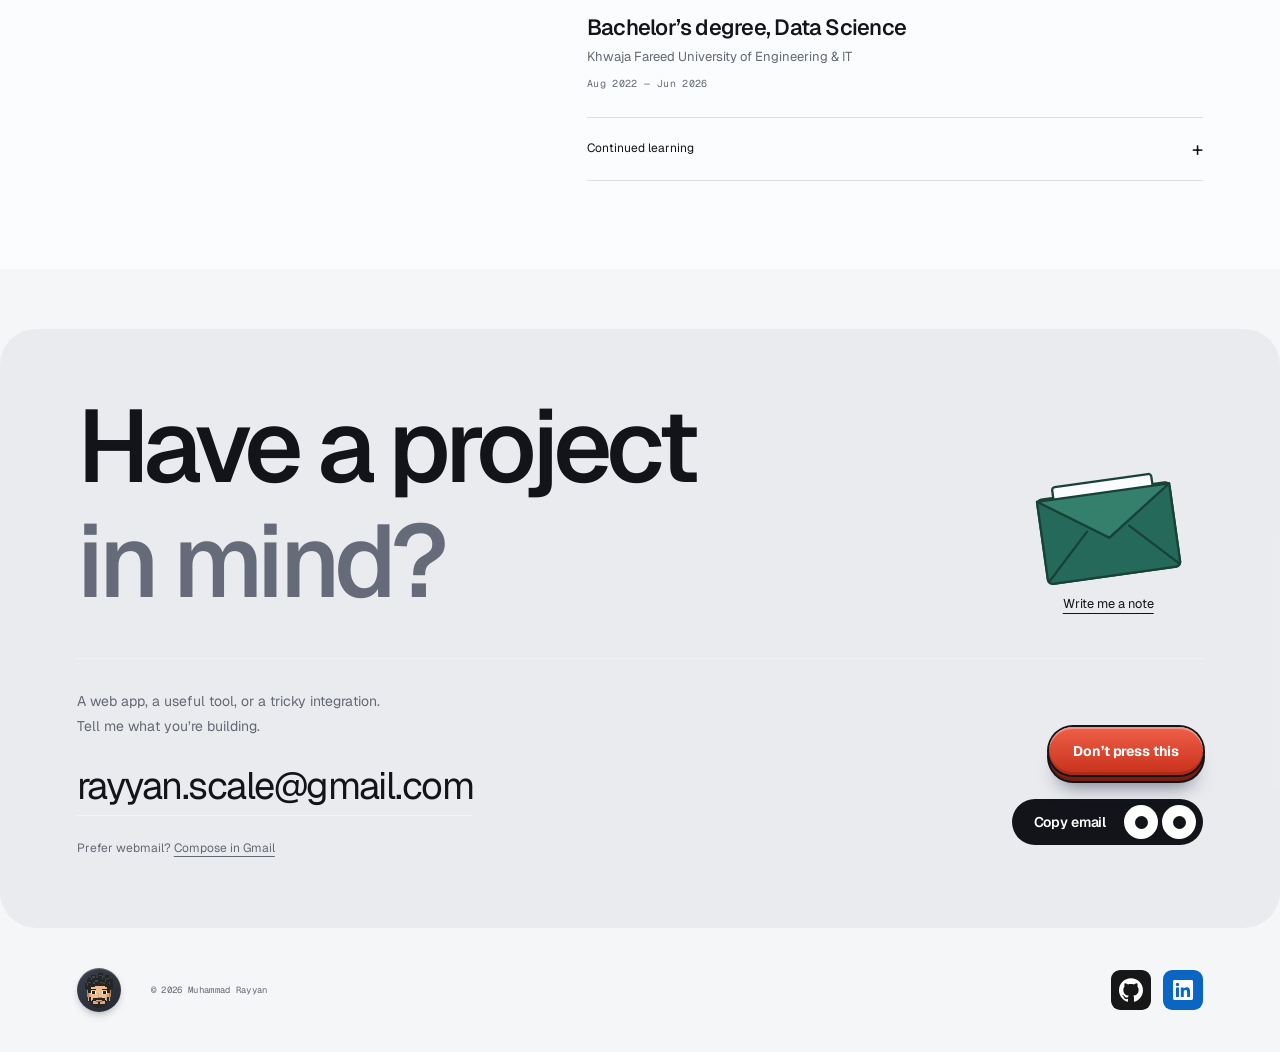
==== commit bf76eb10: "Drop the 404 footer links and keep the copyright beside the avatar on mobile across all pages" ====
--- a/index.html
+++ b/index.html
@@ -44,7 +44,7 @@
     <link rel="preload" href="assets/fonts/instrument-serif-italic.woff2" as="font" type="font/woff2" crossorigin />
     <link rel="preload" href="assets/fonts/dm-mono-400.woff2" as="font" type="font/woff2" crossorigin />
     <link rel="preload" href="assets/fonts/space-grotesk-500.woff2" as="font" type="font/woff2" crossorigin />
-    <link rel="stylesheet" href="assets/home.css?v=84378f63" />
+    <link rel="stylesheet" href="assets/home.css?v=81d368e9" />
     <script src="assets/portfolio.js?v=2" defer></script>
     <script src="assets/motion.js?v=2" defer></script>
     <script src="assets/liquid-metal-button.js?v=4" defer></script>
--- a/assets/home.css
+++ b/assets/home.css
@@ -1351,7 +1351,6 @@
     padding-block: 28px;
   }
   .site-footer > .mono {
-    margin-left: auto;
     font-size: 8px;
   }
   .site-footer > div {
